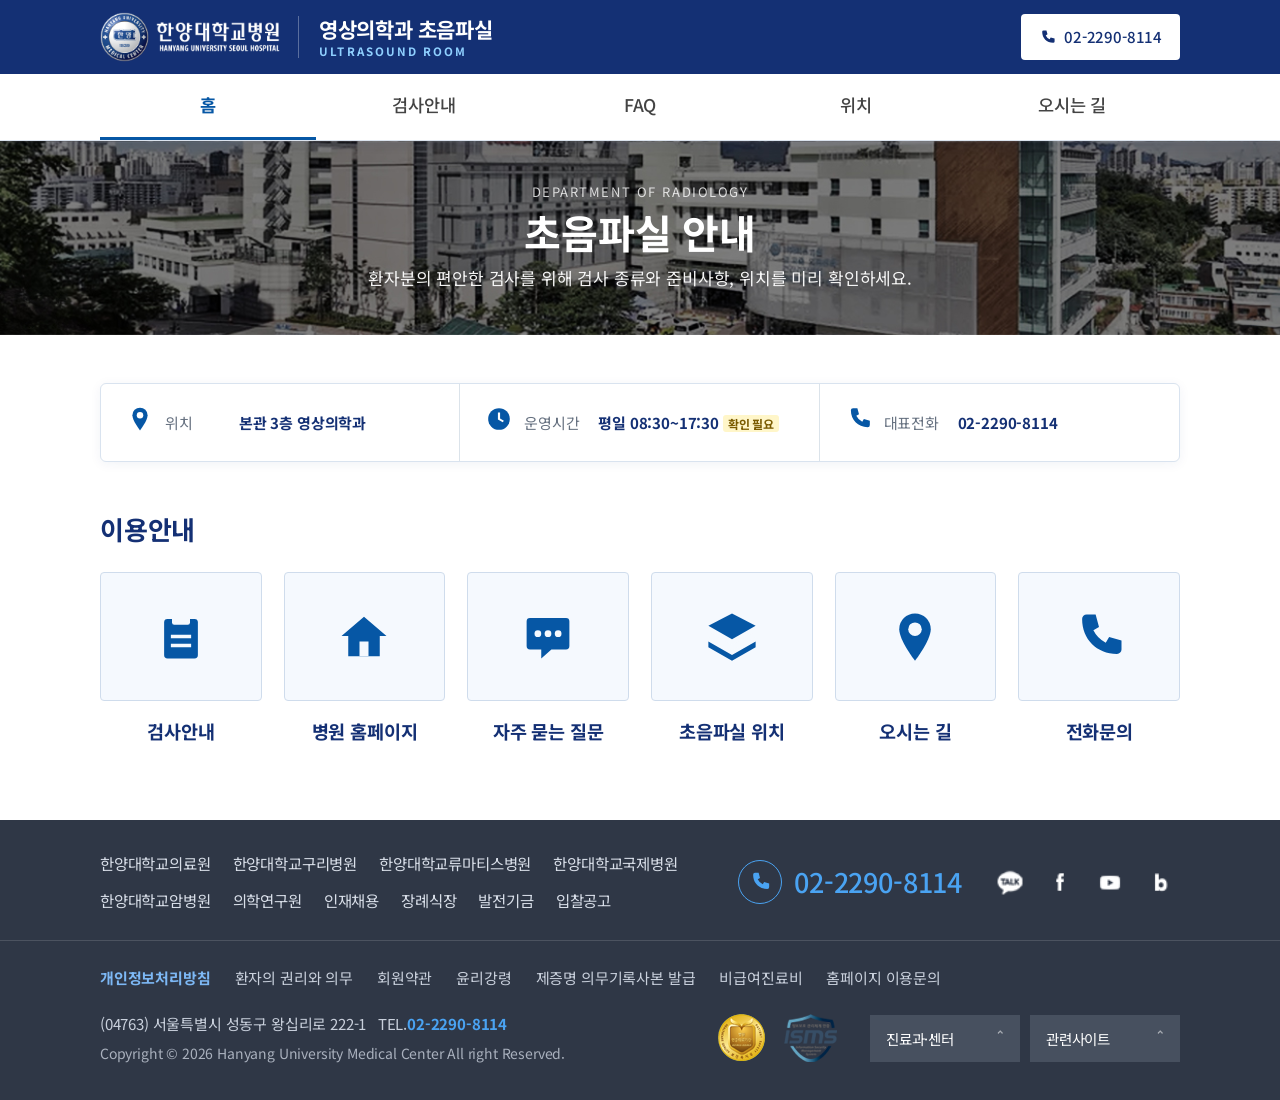
==== index.html @ 9ac55396 "Update site to v29 (merge exam guide and precautions) Co-Authored-By: Claude Sonnet 5.5 <noreply@ant" ====
<!doctype html>
<html lang="ko">
<head>
<meta charset="utf-8">
<meta name="viewport" content="width=device-width,initial-scale=1,viewport-fit=cover">
<title>초음파실 안내 | 한양대학교병원 영상의학과</title>
<meta name="description" content="한양대학교병원 영상의학과 초음파실 검사 안내, 검사 전 유의사항, 위치, 오시는 길">
<link rel="stylesheet" href="assets/style.css">
</head>
<body data-page="home" data-root="">

<section class="hero">
  <p class="eyebrow">Department of Radiology</p>
  <h1>초음파실 안내</h1>
  <p class="d">환자분의 편안한 검사를 위해 검사 종류와 준비사항, 위치를 미리 확인하세요.</p>
</section>

<section class="band">
  <div class="wrap">
    <div class="infocard">
      <div><span data-i="i-pin"></span><span class="k">위치</span><b>본관 3층 영상의학과</b></div>
      <div><span data-i="i-clock"></span><span class="k">운영시간</span><b>평일 08:30~17:30 <span class="tbc">확인 필요</span></b></div>
      <div><span data-i="i-phone"></span><span class="k">대표전화</span><b>02-2290-8114</b></div>
    </div>
    <h2 class="band-h">이용안내</h2>
    <div class="tiles">
      <a class="tile" href="exam/"><span class="ti" data-i="i-exam"></span><b>검사안내</b></a>
      <a class="tile" href="https://seoul.hyumc.com/" target="_blank" rel="noopener"><span class="ti" data-i="i-home"></span><b>병원 홈페이지</b></a>
      <a class="tile" href="faq/"><span class="ti" data-i="i-faq"></span><b>자주 묻는 질문</b></a>
      <a class="tile" href="location/"><span class="ti" data-i="i-floor"></span><b>초음파실 위치</b></a>
      <a class="tile" href="directions/"><span class="ti" data-i="i-pin"></span><b>오시는 길</b></a>
      <a class="tile" href="tel:0222908114"><span class="ti" data-i="i-phone"></span><b>전화문의</b></a>
    </div>
  </div>
</section>

<script src="assets/site.js"></script>
</body>
</html>
---- assets/style.css ----
@import url('https://fonts.googleapis.com/css2?family=Noto+Sans+KR:wght@400;500;700&display=swap');
:root{
  --navy:#143074; --blue:#0657a5; --sky:#0b8dd9; --bg:#f3f8fb; --line:#dbe3ea;
  --text:#222; --sub:#667180; --warn:#c8541a; --warnbg:#fff4ec; --acc:#143074;
}
*{box-sizing:border-box;margin:0;padding:0}
html{-webkit-text-size-adjust:100%}
body{font-family:"Noto Sans KR","Malgun Gothic",sans-serif;color:var(--text);background:#fff;line-height:1.6;overflow-x:hidden;word-break:keep-all;letter-spacing:-.01em}
img{max-width:100%;height:auto;display:block}
a{color:inherit}
.ic{width:1em;height:1em;fill:currentColor;flex:none}
.a{fill:var(--acc)}
.wrap{max-width:1120px;margin:0 auto;padding:0 20px}

/* header */
.draft{background:#fff6c9;color:#7a5b00;font-size:12.5px;text-align:center;padding:5px 10px}
.top{background:#fff;position:sticky;top:0;z-index:20;border-bottom:1px solid var(--line)}
.top-in{max-width:1120px;margin:0 auto;padding:12px 20px;display:flex;align-items:center;gap:18px}
.top .logo{height:50px;width:auto}
.top .dept{border-left:1px solid var(--line);padding-left:18px;line-height:1.3;color:var(--sub);font-size:13px}
.top .dept b{display:block;color:var(--navy);font-size:18px;font-weight:700}
.top .tel{margin-left:auto;display:flex;align-items:center;gap:8px;background:var(--blue);color:#fff;text-decoration:none;font-size:15px;font-weight:500;padding:10px 18px;border-radius:4px;white-space:nowrap}
.top .tel .ic{font-size:17px;--acc:var(--blue)}
nav.tabs{max-width:1120px;margin:0 auto;display:flex;padding:0 20px;border-top:1px solid var(--line)}
nav.tabs a{flex:1;text-align:center;text-decoration:none;font-size:16px;font-weight:500;color:#444;padding:13px 4px;border-bottom:3px solid transparent;white-space:nowrap}
nav.tabs a .ic{display:none}
nav.tabs a:hover{color:var(--blue)}
nav.tabs a[aria-current=page]{color:var(--blue);font-weight:700;border-color:var(--blue)}

/* home band */
.band{background:linear-gradient(rgba(6,87,165,.9),rgba(20,48,116,.93)),url(../img/hero.jpg) center/cover;color:#fff;padding:40px 0 44px}
.band .wrap{display:grid;grid-template-columns:1.1fr 1fr;gap:24px 48px;align-items:center}
.eyebrow{font-size:13px;letter-spacing:.12em;opacity:.8;text-transform:uppercase;margin-bottom:6px}
.band h1{font-size:38px;line-height:1.25;font-weight:700;margin-bottom:12px}
.band p.d{opacity:.92;font-size:16px}
.infocard{background:#fff;color:var(--text);border-radius:6px;padding:8px 22px}
.infocard div{display:flex;align-items:center;gap:12px;padding:12px 0;border-bottom:1px solid var(--line);font-size:15px}
.infocard div:last-child{border:0}
.infocard .ic{font-size:26px;--acc:#fff;color:var(--blue)}
.infocard span.k{color:var(--sub);width:62px;flex:none}
.infocard b{font-weight:700;color:var(--navy)}
.band-h{grid-column:1/-1;font-size:24px;font-weight:700;margin-top:10px}
.tiles{grid-column:1/-1;display:grid;grid-template-columns:repeat(6,1fr);gap:16px}
.tile{display:block;text-align:center;text-decoration:none;color:#fff}
.tile .ti{display:grid;place-items:center;aspect-ratio:1.25;border:1px solid rgba(255,255,255,.38);font-size:48px;transition:.15s;margin-bottom:10px}
.tile:hover .ti{background:rgba(255,255,255,.1);border-color:#fff}
.tile b{font-weight:500;font-size:17px}

/* sub pages */
main.wrap{padding-top:26px;padding-bottom:50px}
.crumb{font-size:13px;color:var(--sub);margin-bottom:6px}
.crumb a{text-decoration:none}
.ptitle{border-bottom:2px solid var(--navy);padding-bottom:12px;margin-bottom:20px}
.ptitle h2{font-size:28px;color:var(--navy);font-weight:700}
.ptitle p{color:var(--sub);font-size:15px;margin-top:2px}
.grid{display:grid;gap:14px}
.g2{grid-template-columns:repeat(2,1fr)}
.g3{grid-template-columns:repeat(3,1fr)}
.card{background:#fff;border:1px solid var(--line);border-radius:6px;padding:20px}
.card h3{font-size:17px;color:var(--navy);margin-bottom:8px;display:flex;align-items:center;gap:8px}
.card h3 .ic{font-size:22px;color:var(--blue);--acc:#fff}
.card p,.card li{font-size:15px}
.card ul{padding-left:18px}
.card ul li{margin:3px 0}
.badge{display:inline-block;font-size:12px;font-weight:700;padding:2px 9px;border-radius:3px;background:#e7f1fa;color:var(--blue);margin-bottom:8px}
.badge.w{background:var(--warnbg);color:var(--warn)}
.tbc{background:#fff6c9;color:#7a5b00;border-radius:3px;padding:0 5px;font-size:12px;font-weight:700;white-space:nowrap}
.notice{background:var(--bg);border-left:4px solid var(--blue);padding:14px 16px;font-size:14.5px;margin-top:14px}
.btn{display:inline-block;border:0;font:inherit;font-size:14.5px;font-weight:500;padding:10px 18px;border-radius:4px;cursor:pointer;text-decoration:none}
.btn.p{background:var(--blue);color:#fff}
.btn.l{background:#fff;color:var(--blue);border:1px solid var(--blue)}

.steps{display:grid;grid-template-columns:repeat(4,1fr);gap:12px;counter-reset:s}
.step{background:var(--bg);border-radius:6px;padding:18px;border-top:3px solid var(--blue)}
.step::before{counter-increment:s;content:"STEP 0" counter(s);display:block;font-size:12px;font-weight:700;color:var(--blue);letter-spacing:.08em;margin-bottom:4px}
.step b{display:block;color:var(--navy);font-size:16px;margin-bottom:2px}
.step p{font-size:14px;color:var(--sub)}

details{border:1px solid var(--line);border-radius:6px;margin-bottom:8px}
summary{cursor:pointer;padding:15px 18px;font-weight:500;color:var(--navy);list-style:none;display:flex;justify-content:space-between;gap:10px;font-size:16px}
summary::-webkit-details-marker{display:none}
summary::before{content:"Q";color:var(--blue);font-weight:700;margin-right:10px}
summary span{flex:1}
summary::after{content:"+";color:var(--blue);font-size:20px;line-height:1}
details[open] summary::after{content:"−"}
details[open]{background:var(--bg)}
details .a{padding:0 18px 16px 38px;font-size:15px}

.prep{width:100%;border-collapse:collapse;font-size:15px;border-top:2px solid var(--navy)}
.prep th{background:var(--bg);color:var(--navy);text-align:left;padding:11px 14px;font-size:14px;border-bottom:1px solid var(--line)}
.prep td{padding:13px 14px;border-bottom:1px solid var(--line);vertical-align:top}
.prep td:first-child{font-weight:700;color:var(--navy);white-space:nowrap}

/* location */
.loc{display:grid;grid-template-columns:1.6fr 1fr;gap:20px;align-items:start}
.seg{display:inline-flex;border:1px solid var(--blue);border-radius:4px;overflow:hidden;margin-bottom:10px}
.seg button{border:0;background:#fff;font:inherit;font-size:14px;padding:8px 18px;cursor:pointer;color:var(--blue)}
.seg button.on{background:var(--blue);color:#fff}
.mapbox{position:relative;border:1px solid var(--line);border-radius:6px;padding:6px;background:#fff}
.mapbox svg.ov{position:absolute;left:6px;top:6px;width:calc(100% - 12px);height:calc(100% - 12px);pointer-events:none}
.routes{display:flex;flex-wrap:wrap;gap:8px;margin:12px 0 0}
.routes button{display:flex;align-items:center;gap:7px;border:1px solid var(--line);background:#fff;font:inherit;font-size:14px;padding:7px 12px;border-radius:999px;cursor:pointer;color:#333}
.routes button i{font-style:normal;display:grid;place-items:center;width:20px;height:20px;border-radius:50%;background:#0657a5;color:#fff;font-size:12px;font-weight:700}
.routes button.on{border-color:#0657a5;background:#e7f1fa;font-weight:700}
.legend{display:flex;gap:16px;flex-wrap:wrap;font-size:13px;color:var(--sub);margin-top:10px}
.legend s{display:inline-block;width:14px;height:10px;vertical-align:middle;margin-right:5px;text-decoration:none}
.route{list-style:none;counter-reset:r;margin-top:6px}
.route li{counter-increment:r;display:flex;gap:10px;padding:9px 0;border-bottom:1px solid var(--line);font-size:15px}
.route li:last-child{border:0}
.route li::before{content:counter(r);flex:none;width:24px;height:24px;border-radius:50%;background:var(--blue);color:#fff;font-weight:700;display:grid;place-items:center;font-size:13px}
.hide{display:none!important}
@keyframes dash{to{stroke-dashoffset:-30}}
.flow{animation:dash 1s linear infinite}

/* directions */
.dir{display:grid;grid-template-columns:1fr 1fr;gap:0 40px}
.dir h3{margin-bottom:10px}
.dir dl{display:grid;grid-template-columns:84px 1fr;gap:9px 10px;font-size:15px}
.dir dt{color:var(--sub);display:flex;align-items:center;gap:6px}
.dir dd b{color:var(--navy)}
.chip{display:inline-block;font-size:12px;font-weight:700;color:#fff;border-radius:3px;padding:1px 7px;margin-right:5px}
.l2{background:#00a84d}.l5{background:#996cac}
#map{width:100%;height:460px;border:0;border-radius:6px;background:#eef2f6}
.mapact{display:flex;gap:8px;margin-top:10px;flex-wrap:wrap}

footer{background:var(--navy);color:#cfd8ef;font-size:13px;padding:30px 20px 34px}
footer .in{max-width:1120px;margin:0 auto;display:flex;gap:24px;align-items:center;flex-wrap:wrap}
footer img{height:44px;width:auto}

@media(max-width:900px){
  .band .wrap{grid-template-columns:1fr}
  .tiles{grid-template-columns:repeat(3,1fr)}
  .g3{grid-template-columns:1fr 1fr}
  .steps{grid-template-columns:1fr 1fr}
  .loc{grid-template-columns:1fr}
}
@media(max-width:640px){
  .wrap{padding:0 16px}
  .top-in{padding:10px 16px;gap:12px}
  .top .dept{display:none}
  .top .logo{height:44px}
  .top .tel{font-size:13.5px;padding:9px 14px}
  nav.tabs{position:fixed;left:0;right:0;bottom:0;max-width:none;background:#fff;border-top:1px solid var(--line);padding:0 0 env(safe-area-inset-bottom);z-index:30}
  nav.tabs a{font-size:11px;padding:7px 0 6px;border:0;border-top:3px solid transparent;display:flex;flex-direction:column;align-items:center;gap:2px;color:#7a8594;--acc:#fff}
  nav.tabs a .ic{display:block;font-size:22px}
  nav.tabs a[aria-current=page]{border-top-color:var(--blue);color:var(--blue)}
  .band{padding:26px 0 30px}
  .band h1{font-size:28px}
  .band-h{font-size:20px}
  .tiles{grid-template-columns:repeat(2,1fr);gap:12px}
  .tile .ti{aspect-ratio:1.7;font-size:40px;margin-bottom:6px}
  .tile b{font-size:15px}
  main.wrap{padding-top:18px;padding-bottom:30px}
  .ptitle h2{font-size:23px}
  .g2,.g3,.dir{grid-template-columns:1fr}
  .dir h3+dl{margin-bottom:6px}
  .steps{grid-template-columns:1fr 1fr;gap:10px}
  .step{padding:14px}
  .prep,.prep tbody,.prep tr,.prep td{display:block;width:100%}
  .prep thead{display:none}
  .prep tr{border-bottom:1px solid var(--line);padding:12px 4px}
  .prep td{border:0;padding:2px 0}
  .prep td:first-child{white-space:normal;font-size:16px}
  #map{height:340px}
  footer{padding-bottom:90px}
  footer img{height:38px}
}

/* sub banner */
.pbanner{background:url(../img/hero.jpg) center/cover;color:#fff;position:relative}
.pb-in{text-align:center;padding:38px 20px 52px}
.pb-in h2{font-size:34px;font-weight:700}
.pb-in p{font-size:14px;letter-spacing:.04em;opacity:.9;margin-top:4px}
.pb-bar{background:rgba(20,48,116,.88);font-size:15px}
.pb-bar .wrap{display:flex;align-items:center;gap:14px;height:48px}
.pb-bar .hm{display:grid;place-items:center;width:28px;height:28px;border-radius:5px;background:rgba(255,255,255,.2);border:1px solid rgba(255,255,255,.5);font-size:12px;text-decoration:none}
.pb-bar .sep{opacity:.5}
.pb-bar .cur{font-weight:700;text-decoration:underline;text-underline-offset:5px}
.ptitle h2{display:none}
.ptitle{border-bottom:0;padding-bottom:0;margin-bottom:16px}
.ptitle p{font-size:16px;color:#333}
/* sub-tabs (directions) */
.subtabs{display:flex;gap:0;border-bottom:2px solid var(--navy);margin:16px 0 16px;overflow-x:auto}
.subtabs button{flex:1;min-width:max-content;border:0;background:var(--bg);font:inherit;font-size:15.5px;padding:12px 18px;cursor:pointer;color:#444;border-right:1px solid #fff}
.subtabs button.on{background:var(--navy);color:#fff;font-weight:700}
.sp{display:none}.sp.on{display:block}
.tbl{width:100%;border-collapse:collapse;font-size:15px;border-top:2px solid var(--navy)}
.tbl th{background:var(--bg);color:var(--navy);padding:10px 12px;text-align:left;border-bottom:1px solid var(--line);font-size:14px}
.tbl td{padding:11px 12px;border-bottom:1px solid var(--line);vertical-align:top}
.tbl td:first-child{font-weight:700;color:var(--navy)}
.hl{background:#e7f1fa;border:1px solid #b9d6ee;border-radius:6px;padding:14px 16px;margin-bottom:12px;color:var(--navy);font-size:15px}
.hl b{color:var(--blue)}
.sub-h{font-size:17px;color:var(--navy);margin:20px 0 8px}
.addr{display:flex;flex-wrap:wrap;gap:6px 28px;align-items:center;background:var(--bg);border-radius:6px;padding:14px 18px;font-size:15px}
.addr b{color:var(--navy)}
.map-wrap{width:100%;min-height:460px}
.map-wrap iframe,.map-wrap .root_daum_roughmap{width:100%!important}
@media(max-width:640px){
  .pb-in{padding:26px 16px 36px}.pb-in h2{font-size:26px}
  .pb-bar .wrap{height:42px;font-size:13.5px;gap:8px}
  .tbl,.tbl tbody,.tbl tr,.tbl td{display:block;width:100%}
  .tbl thead{display:none}
  .tbl tr{border-bottom:1px solid var(--line);padding:10px 0}
  .tbl td{border:0;padding:2px 4px}
  .map-wrap{min-height:340px}
}

/* ===== v2 ===== */
:root{--route:#b8453c}
html,body{height:100%}
body{display:flex;flex-direction:column;min-height:100vh;font-size:17px;line-height:1.75}
main.wrap{flex:1;width:100%}

/* hero / banners (원본 188px 높이를 넘기지 않아 늘어남(깨짐) 방지) */
.pbanner{background:none}
.pb-in{background:url(../img/hero.jpg) center/cover;padding:38px 20px 40px}
.hero{background:url(../img/hero.jpg) center/cover;color:#fff;text-align:center;padding:40px 20px 42px}
.hero .eyebrow{margin-bottom:4px}
.hero h1{font-size:40px;line-height:1.25;font-weight:700}
.hero p.d{font-size:17px;opacity:.95;margin-top:6px}
.band{flex:1;background:var(--blue);padding:44px 0 64px}
.band .wrap{display:block}
.infocard{display:grid;grid-template-columns:repeat(3,1fr);padding:0;margin-bottom:44px;font-size:17px}
.infocard div{padding:22px 26px;border-bottom:0;border-right:1px solid var(--line)}
.infocard div:last-child{border:0}
.band-h{font-size:26px;margin:0 0 20px}
.tiles{gap:22px}
.tile .ti{margin-bottom:14px;font-size:54px}
.tile b{font-size:18.5px}

/* 글자 크기 */
nav.tabs a{font-size:17.5px;padding:16px 4px}
.top .dept b{font-size:19px}
.ptitle p{font-size:18px;color:#333}
.card h3{font-size:19px;margin-bottom:12px}
.card p,.card li{font-size:16.5px}
.card ul li{margin:6px 0}
.badge{font-size:13px;padding:3px 11px;margin-bottom:12px}
.step b{font-size:19px}
.step p{font-size:16px;line-height:1.65}
.step::before{font-size:13px}
.prep{font-size:16.5px}
.prep th{font-size:15px}
summary{font-size:18px}
details .a{font-size:16.5px}
.route li{font-size:16.5px}
.legend{font-size:14.5px}
.tbl{font-size:16.5px}
.tbl th{font-size:15px}
.addr{font-size:17px}
.notice{font-size:16px}
.btn{font-size:16px}
.dir dl{font-size:16.5px}

/* 간격 */
.grid{gap:24px}
.card{padding:30px}
.steps{gap:20px}
.step{padding:26px 24px}
.prep td{padding:18px 16px}
.prep th{padding:14px 16px}
details{margin-bottom:14px}
summary{padding:20px 24px}
details .a{padding:0 24px 22px 46px}
.notice{margin-top:24px;padding:20px 24px}
.seg{margin-bottom:20px}
.seg button{padding:11px 24px;font-size:16px}
.routes{gap:12px;margin:0 0 14px!important}
.routes button{padding:11px 20px;font-size:16px;gap:10px}
.routes button i{width:24px;height:24px;font-size:13px}
.legend{gap:12px 28px;margin:0 0 26px!important}
.loc{gap:32px}
.route li{padding:14px 0;gap:14px}
.subtabs{margin:28px 0 28px}
.subtabs button{padding:15px 24px;font-size:16.5px}
.tbl td{padding:16px 16px}
.tbl th{padding:13px 16px}
.sub-h{margin:34px 0 12px;font-size:19px}
.hl{padding:18px 22px;font-size:16.5px;margin-bottom:22px}
.mapact{gap:12px;margin-top:16px}
.ptitle{margin-bottom:26px}
main.wrap{padding-top:40px;padding-bottom:70px}

/* 경로선: 톤다운 붉은색 */
.routes button.on{border-color:var(--route)}

/* 오시는 길 상단 정보 */
.addr{display:grid;grid-template-columns:repeat(3,auto);justify-content:space-between;gap:16px 40px;padding:24px 30px}
.addr>div{display:flex;align-items:center;flex-wrap:wrap;gap:6px 0}
.lb{background:var(--navy);color:#fff;font-size:13px;border-radius:3px;padding:2px 10px;margin-right:12px;white-space:nowrap}
.addr b.a1{color:var(--navy)}
.addr b.a2{color:var(--blue);font-size:19px}
.addr b.a3{color:#0b8dd9}
.addr .sp2{margin-left:14px}

/* 지도 아이콘 링크 */
.maplinks{display:flex;gap:14px;margin-top:18px;align-items:center}
.maplinks a{display:block;width:52px;height:52px;border-radius:50%;box-shadow:0 2px 6px rgba(0,0,0,.18);transition:.15s}
.maplinks a:hover{transform:translateY(-2px)}
.maplinks svg{width:100%;height:100%;display:block}

/* 검사안내 부위 탭 */
.ex-sum{background:var(--bg);border-radius:6px;padding:22px 26px;margin-bottom:24px;display:flex;flex-wrap:wrap;gap:12px 40px;font-size:16.5px}
.ex-sum span.k{color:var(--sub);margin-right:8px}
.ex-sum b{color:var(--navy)}
.ol{padding-left:0;list-style:none;counter-reset:o}
.ol li{counter-increment:o;display:flex;gap:12px;margin:10px 0}
.ol li::before{content:counter(o);flex:none;width:26px;height:26px;border-radius:50%;background:var(--blue);color:#fff;font-size:13px;font-weight:700;display:grid;place-items:center;margin-top:3px}

/* 푸터 (병원 홈페이지 형태) */
footer.ft{background:#2f3746;color:#c9d0dc;padding:0;font-size:15px}
.ft-in{max-width:1120px;margin:0 auto;padding:0 20px}
.ft1{padding:40px 0 34px;border-bottom:1px solid rgba(255,255,255,.14)}
.ft1 .ft-in{display:flex;align-items:center;gap:28px;flex-wrap:wrap}
.rela{display:flex;flex-wrap:wrap;gap:10px 22px;flex:1;min-width:300px;font-size:15.5px}
.rela a{text-decoration:none;color:#d9dfe9}
.rela a:hover{color:#fff;text-decoration:underline}
.ftcall{display:flex;align-items:center;gap:12px;text-decoration:none;color:#4aa3f2;font-size:27px;font-weight:500}
.ftcall i{display:grid;place-items:center;width:44px;height:44px;border:1px solid #4aa3f2;border-radius:50%;font-size:22px;--acc:#2f3746}
.sns{display:flex;gap:10px}
.sns img{width:40px;height:40px;border-radius:50%}
.ft2{padding:34px 0 44px}
.ft2 .ft-in{display:flex;gap:40px;justify-content:space-between;flex-wrap:wrap}
.policy{display:flex;flex-wrap:wrap;gap:8px 24px;margin-bottom:26px}
.policy a{text-decoration:none;color:#c9d0dc}
.policy a:first-child{color:#7db8f5;font-weight:700}
.addr2 p{margin:4px 0}
.addr2 .tl{color:#4aa3f2;font-weight:700;text-decoration:none}
.addr2 .cp{opacity:.8;font-size:14px}
.certi{display:flex;gap:18px;margin-top:20px}
.certi img{width:auto;height:48px}
.ft2r{display:flex;gap:16px;align-items:flex-end;flex-wrap:wrap}
.ddm{position:relative;width:200px}
.ddm summary{list-style:none;background:#47505f;color:#fff;padding:18px 22px;font-size:16px;font-weight:400;display:flex;justify-content:space-between;cursor:pointer;border-radius:0}
.ddm summary::before{content:none}
.ddm summary::after{content:"⌃";color:#fff;font-size:18px}
.ddm[open] summary::after{content:"⌄"}
.ddm div{position:absolute;bottom:100%;left:0;right:0;background:#47505f;padding:8px 0;max-height:260px;overflow:auto}
.ddm a{display:block;padding:8px 22px;color:#e7ecf4;text-decoration:none;font-size:15px}
.ddm a:hover{background:#56606f}
.ddm{border:0;background:none;margin:0}

@media(max-width:900px){
  .infocard{grid-template-columns:1fr}
  .infocard div{border-right:0;border-bottom:1px solid var(--line)}
  .addr{grid-template-columns:1fr}
}
@media(max-width:640px){
  body{font-size:16.5px}
  .hero h1{font-size:30px}
  .hero{padding:34px 16px 34px}
  .band{padding:30px 0 40px}
  .tiles{gap:14px}
  .card{padding:22px}
  .grid{gap:16px}
  .steps{grid-template-columns:1fr;gap:14px}
  .ptitle p{font-size:16.5px}
  .subtabs{margin:20px 0}
  main.wrap{padding-top:26px;padding-bottom:40px}
  .ft1 .ft-in,.ft2 .ft-in{flex-direction:column;align-items:flex-start}
  .ddm{width:100%}
  .ft2r{width:100%}
  footer.ft{padding-bottom:70px}
  .addr{padding:20px}
}

/* ===== v3: 모바일 개선 ===== */
@media(max-width:640px){
  /* 탭: 좌우 스크롤 없이 한 화면에 모두 표시 */
  .subtabs{display:grid;grid-template-columns:repeat(3,1fr);gap:8px;border:0;overflow:visible;margin:22px 0}
  .subtabs.c2{grid-template-columns:repeat(2,1fr)}
  .subtabs button{min-width:0;border:1px solid var(--line);border-radius:8px;background:#fff;padding:13px 4px;font-size:15px;line-height:1.3;color:#333}
  .subtabs button.on{background:var(--navy);border-color:var(--navy);color:#fff}

  /* 하단 메뉴 */
  nav.tabs{border-top:0;box-shadow:0 -2px 14px rgba(20,48,116,.1);padding:0 4px env(safe-area-inset-bottom)}
  nav.tabs a{font-size:10.5px;letter-spacing:-.03em;white-space:nowrap;padding:9px 0 8px;gap:4px;border:0;color:#8a95a5;font-weight:500;position:relative;--acc:#fff}
  nav.tabs a .ic{font-size:21px}
  nav.tabs a[aria-current=page]{color:var(--navy);border:0;font-weight:700}
  nav.tabs a[aria-current=page]::before{content:"";position:absolute;top:0;left:50%;width:22px;height:3px;margin-left:-11px;border-radius:0 0 3px 3px;background:var(--blue)}
  .addr .sp2{margin-left:0}
  .addr>div{row-gap:8px}
}
@media(max-width:640px){
  .steps{grid-template-columns:1fr 1fr;gap:10px}
  .step{padding:16px 14px}
  .step b{font-size:17px}
  .step p{font-size:14.5px;line-height:1.55}
}

/* ===== v4: 검사안내 디자인 ===== */
.s{fill:none;stroke:var(--acc);stroke-width:3.2;stroke-linecap:round;stroke-linejoin:round}
.s2{fill:none;stroke:#fff;stroke-width:3;stroke-linecap:round;stroke-linejoin:round}
.sec-h{font-size:21px;color:var(--navy);margin:44px 0 16px;display:flex;align-items:center;gap:10px}
.sec-h::before{content:"";width:5px;height:22px;background:var(--blue);border-radius:2px}
.intro{display:flex;align-items:center;gap:28px;background:linear-gradient(100deg,#eaf3fb,#f7fbfe);border:1px solid #cfe1f1;border-radius:10px;padding:30px 34px;position:relative;overflow:hidden}
.intro::after{content:"";position:absolute;right:-60px;top:-60px;width:220px;height:220px;border-radius:50%;border:34px solid rgba(11,141,217,.07)}
.intro-ic{flex:none;display:grid;place-items:center;width:92px;height:92px;border-radius:50%;background:var(--blue);color:#fff;font-size:50px;--acc:var(--blue);box-shadow:0 6px 18px rgba(6,87,165,.28)}
.intro-t h3{font-size:24px;color:var(--navy);margin-bottom:6px}
.intro-t p{font-size:17.5px;color:#333}
.feats{display:grid;grid-template-columns:repeat(3,1fr);gap:18px;margin-top:18px}
.feat{display:flex;align-items:center;gap:16px;background:#fff;border:1px solid var(--line);border-radius:10px;padding:20px 22px}
.feat .fi{flex:none;display:grid;place-items:center;width:52px;height:52px;border-radius:12px;background:#e7f1fa;color:var(--blue);font-size:30px;--acc:#e7f1fa}
.feat b{display:block;color:var(--navy);font-size:17.5px}
.feat small{color:var(--sub);font-size:14.5px;line-height:1.5;display:block}
.step{position:relative;padding-right:92px}
.step .si{position:absolute;right:22px;top:24px;display:grid;place-items:center;width:56px;height:56px;border-radius:50%;background:var(--blue);color:#fff;font-size:30px;--acc:var(--blue)}
@media(max-width:900px){.feats{grid-template-columns:1fr}.step{padding-right:80px}}
@media(max-width:640px){
  .sec-h{font-size:19px;margin:32px 0 12px}
  .intro{flex-direction:column;align-items:flex-start;gap:16px;padding:24px 22px}
  .intro-ic{width:70px;height:70px;font-size:38px}
  .intro-t h3{font-size:21px}
  .intro-t p{font-size:16px}
  .feats{gap:10px}
  .feat{padding:14px 16px;gap:14px}
  .feat .fi{width:44px;height:44px;font-size:25px}
  .feat b{font-size:16px}
  .feat small{font-size:13.5px}
  .step{padding:16px 14px}
  .step .si{position:static;width:40px;height:40px;font-size:22px;margin-bottom:10px}
}

/* ===== v5 ===== */
.intro{padding:30px 36px;border-left:6px solid var(--blue)}
.intro-t h3{font-size:25px}
.step{padding:26px 24px}
.step p span{display:block;white-space:nowrap}
.step p{margin-top:2px}
.step .si{width:52px;height:52px;font-size:28px;right:20px;top:22px}
@media(max-width:1000px){.steps{grid-template-columns:1fr 1fr}}
@media(max-width:900px){.step{padding-right:24px}}
@media(max-width:640px){
  .intro{padding:22px 20px;border-left-width:5px}
  .step p span{white-space:normal}
  .step{padding:16px 14px}
  .step .si{position:static;width:40px;height:40px;font-size:22px;margin-bottom:10px}
}

/* ===== v6 ===== */
/* 검사 요약 박스 (오시는 길 상단 정보와 동일 스타일) */
.ex-sum{display:grid;grid-template-columns:2fr 1fr 1fr;gap:16px 36px;padding:24px 30px;background:var(--bg);border-radius:6px;align-items:center;margin-bottom:28px}
.ex-sum>div{display:flex;align-items:center;flex-wrap:wrap;gap:6px 0}
.ex-sum span.k{background:var(--navy);color:#fff;font-size:13px;border-radius:3px;padding:2px 10px;margin-right:12px;white-space:nowrap}
.ex-sum b{font-size:18px}
.ex-sum>div:nth-child(1) b{color:var(--navy)}
.ex-sum>div:nth-child(2) b{color:var(--blue)}
.ex-sum>div:nth-child(3) b{color:#0b8dd9}

/* 검사 부위 카드: 제목 영역을 톤으로 구분 */
body[data-page=exam] .sp .grid{align-items:stretch!important}
body[data-page=exam] .sp .grid>.card:nth-child(1){--hd:#143074}
body[data-page=exam] .sp .grid>.card:nth-child(2){--hd:#0657a5}
body[data-page=exam] .sp .grid>.card:nth-child(3){--hd:#0b7bc4}
body[data-page=exam] .sp .grid>.card:nth-child(4){--hd:#3f78b9}
body[data-page=exam] .sp .card{padding:0;overflow:hidden;border-color:#d3e0ec;box-shadow:0 2px 10px rgba(20,48,116,.05)}
body[data-page=exam] .sp .card h3{margin:0;padding:16px 26px;background:var(--hd);color:#fff;font-size:19px;gap:12px}
body[data-page=exam] .sp .card h3 .ic{font-size:26px;color:#fff;--acc:var(--hd)}
body[data-page=exam] .sp .card>p,
body[data-page=exam] .sp .card>ul,
body[data-page=exam] .sp .card>ol{margin:24px 26px 28px}
body[data-page=exam] .sp .card ul{list-style:none;padding:0}
body[data-page=exam] .sp .card ul li{position:relative;padding-left:24px;margin:10px 0}
body[data-page=exam] .sp .card ul li::before{content:"";position:absolute;left:2px;top:.62em;width:9px;height:9px;border-radius:50%;background:var(--hd)}
body[data-page=exam] .sp .card .ol li::before{background:var(--hd)}
body[data-page=exam] .sp .card>p{line-height:1.8}

/* 카카오 지도 하단 주소/전화 */
.root_daum_roughmap .cont{padding:0!important;border:0!important;background:none!important}
.root_daum_roughmap .cont .section{display:flex!important;flex-wrap:wrap;gap:12px 40px;margin:0!important;padding:20px 26px!important;background:var(--bg)!important;border:0!important;border-radius:0 0 6px 6px}
.root_daum_roughmap .cont .address,.root_daum_roughmap .cont .phone{display:flex!important;align-items:center;margin:0!important;padding:0!important;float:none!important}
.root_daum_roughmap .cont .tit{display:inline-block!important;width:auto!important;float:none!important;margin:0 12px 0 0!important;padding:3px 11px!important;background:var(--navy)!important;color:#fff!important;font-size:13px!important;font-weight:400!important;border-radius:3px}
.root_daum_roughmap .cont .txt{display:inline!important;font-size:18px!important;font-weight:700!important;color:var(--navy)!important}
.root_daum_roughmap .cont .phone .txt{color:var(--blue)!important}

@media(max-width:900px){.ex-sum{grid-template-columns:1fr}}
@media(max-width:640px){
  .ex-sum{padding:20px;gap:12px}
  .ex-sum b{font-size:16.5px}
  body[data-page=exam] .sp .card h3{padding:14px 20px;font-size:18px}
  body[data-page=exam] .sp .card>p,
  body[data-page=exam] .sp .card>ul,
  body[data-page=exam] .sp .card>ol{margin:20px 20px 24px}
  .root_daum_roughmap .cont .section{padding:16px 18px!important}
}

/* ===== v7: 헤더 부서명 ===== */
.top .dept{display:flex;align-items:center;gap:14px;padding-left:20px;line-height:1.25}
.top .dept .d-ic{display:grid;place-items:center;flex:none;width:46px;height:46px;border-radius:12px;background:linear-gradient(135deg,#0b8dd9,#0657a5);color:#fff;font-size:27px;--acc:#0657a5;box-shadow:0 3px 8px rgba(6,87,165,.28)}
.top .dept b{display:block;font-size:21px;font-weight:700;color:var(--navy);letter-spacing:-.02em}
.top .dept small{display:flex;align-items:center;gap:8px;margin-top:3px;font-size:11.5px;font-weight:700;letter-spacing:.18em;color:#0b8dd9}
.top .dept small::before{content:"";width:20px;height:2px;border-radius:2px;background:#0b8dd9}

/* ===== v9: 헤더 아이콘·선 제거 ===== */
.top .dept{gap:0}
.top .dept small::before{content:none}
.top .dept small{margin-top:2px}

/* ===== v10: 모바일 헤더 부서명 숨김 복구 ===== */
@media(max-width:640px){.top .dept{display:none}}

/* ===== v11: 모바일 로고 비율, 푸터 축소 ===== */
.top .logo{flex:none;width:auto;max-width:none;object-fit:contain}
.top-in>a:first-child{flex:none}
@media(max-width:640px){
  .top-in{justify-content:space-between}
  .top .logo{height:40px}
  /* 푸터: 중요도 낮은 정보는 줄이고 한 화면 안에서 짧게 */
  .rela{display:none}
  .ft1{padding:20px 0 18px}
  .ft1 .ft-in{flex-direction:row;flex-wrap:wrap;align-items:center;justify-content:space-between;gap:14px}
  .ftcall{font-size:20px;gap:10px}
  .ftcall i{width:34px;height:34px;font-size:17px}
  .sns{gap:8px}
  .sns img{width:32px;height:32px}
  .ft2{padding:18px 0 20px}
  .ft2 .ft-in{gap:14px}
  .policy{gap:6px 16px;margin-bottom:12px;font-size:13px}
  .addr2 p{font-size:12.5px;margin:2px 0}
  .addr2 .cp{font-size:11.5px}
  .certi{margin-top:10px;gap:12px}
  .certi img{height:30px}
  .ft2r{flex-wrap:nowrap;gap:8px}
  .ddm{flex:1;width:auto}
  .ddm summary{padding:12px 14px;font-size:14px}
  footer.ft{padding-bottom:64px}
}
@media(max-width:640px){.certi{display:none}}

/* ===== v12: PC 푸터 높이 축소 ===== */
.ft1{padding:30px 0 26px}
.ft2{padding:24px 0 30px}
.ft2 .ft-in{display:grid;grid-template-columns:1fr auto auto;grid-template-areas:"pol pol pol" "adr crt dd";gap:16px 32px;align-items:center}
.ft2l{display:contents}
.policy{grid-area:pol;margin:0}
.addr2{grid-area:adr}
.certi{grid-area:crt;margin:0}
.ft2r{grid-area:dd;flex-wrap:nowrap;gap:10px;align-items:center}
.ddm{width:150px}
.ddm summary{padding:11px 16px;font-size:14.5px}
.ddm summary::after{font-size:15px}
@media(max-width:900px){
  .ft2 .ft-in{grid-template-columns:1fr auto;grid-template-areas:"pol pol" "adr adr" "crt dd"}
}
@media(max-width:640px){
  .ft2 .ft-in{display:flex;flex-direction:column;align-items:stretch;gap:14px}
  .ft2r{width:100%}
  .ddm{flex:1;width:auto}
}

/* ===== v13: 모바일 유의사항 카드화 ===== */
@media(max-width:640px){
  .prep{border-top:0;background:none}
  .prep tbody{display:grid;gap:16px}
  .prep tr{--hd:#143074;padding:0;border:1px solid #d3e0ec;border-radius:10px;overflow:hidden;background:#fff;box-shadow:0 2px 10px rgba(20,48,116,.06)}
  .prep tr:nth-child(2){--hd:#0657a5}
  .prep tr:nth-child(3){--hd:#0b7bc4}
  .prep tr:nth-child(4){--hd:#3f78b9}
  .prep tr:nth-child(5){--hd:#5a8cc4}
  .prep td:first-child{background:var(--hd);color:#fff;padding:14px 20px;font-size:17px;line-height:1.45}
  .prep td:last-child{padding:18px 20px 20px;font-size:16px;line-height:1.75}
  .prep td b{color:var(--navy)}
}

/* ===== v14: 우측 빠른 메뉴 ===== */
.fab{display:none;position:fixed;right:14px;top:50%;transform:translateY(-50%);z-index:25;width:88px;background:#fff;border:2px solid #dde5f0;border-radius:16px;box-shadow:0 8px 24px rgba(20,48,116,.14);padding:4px 0}
.fab a,.fab button{display:flex;flex-direction:column;align-items:center;gap:7px;width:100%;padding:15px 4px;font:inherit;font-size:13.5px;line-height:1.25;color:#444;text-decoration:none;text-align:center;background:none;border:0;border-bottom:1px solid #e6ebf2;cursor:pointer}
.fab>:last-child{border-bottom:0}
.fab .ic{font-size:30px;color:var(--blue);--acc:#fff}
.fab a:hover,.fab button:hover{color:var(--blue)}
.fab .up{display:grid;place-items:center;width:38px;height:38px;border-radius:50%;background:#e4ecf8;color:var(--navy)}
.totop{position:fixed;right:18px;bottom:24px;z-index:25;width:46px;height:46px;border-radius:50%;border:0;background:var(--navy);color:#fff;box-shadow:0 4px 14px rgba(20,48,116,.3);display:none;place-items:center;cursor:pointer}
.totop.show{display:grid}
@media(min-width:1320px){.fab{display:block}.totop{display:none!important}}
@media(max-width:640px){.totop{bottom:78px;right:14px;width:42px;height:42px}}

/* ===== v15: 유의사항 표 머리글·종류 열 가운데 정렬 (PC) ===== */
@media(min-width:641px){
  .prep th{text-align:center}
  .prep td:first-child{text-align:center;width:220px}
}

/* ===== v16: 모바일 유의사항 카드 제목 색 통일 ===== */
@media(max-width:640px){
  .prep tr,.prep tr:nth-child(n){--hd:#143074}
}

/* ===== v17: 모바일 유의사항 카드 제목 색을 한 톤 연하게 ===== */
@media(max-width:640px){
  .prep tr,.prep tr:nth-child(n){--hd:#4a6fae}
  .prep tr{border-color:#d9e3f0}
}

/* ===== v18: 검사안내 카드 제목 색 통일(연한 톤) ===== */
body[data-page=exam] .sp .grid>.card:nth-child(n){--hd:#4a6fae}
body[data-page=exam] .sp .card{border-color:#d9e3f0}

/* ===== v19: 카드 제목 색을 더 파랗게 ===== */
body[data-page=exam] .sp .grid>.card:nth-child(n){--hd:#2f6fba}
@media(max-width:640px){
  .prep tr,.prep tr:nth-child(n){--hd:#2f6fba}
}

/* ===== v20: 헤더 상단 포인트 바 + 하단 구분선 ===== */
.top{border-bottom:1px solid #c9d5e4;box-shadow:0 3px 12px rgba(20,48,116,.08)}
.top::before{content:"";display:block;height:6px;background:linear-gradient(90deg,#143074 0%,#0657a5 55%,#0b8dd9 100%)}
nav.tabs{border-top:1px solid #e3e9f1}
@media(max-width:640px){.top::before{height:5px}}

/* ===== v21: 카드 제목 색을 조금 더 선명하게 ===== */
body[data-page=exam] .sp .grid>.card:nth-child(n){--hd:#1f62ae}
@media(max-width:640px){
  .prep tr,.prep tr:nth-child(n){--hd:#1f62ae}
}

/* ===== v22: 로고 줄과 메뉴 줄 사이 구분선을 화면 전체 폭으로 ===== */
@media(min-width:641px){
  nav.tabs{border-top:0;position:relative}
  nav.tabs::before{content:"";position:absolute;left:50%;top:0;width:100vw;height:1px;transform:translateX(-50%);background:#b8c6da}
}

/* ===== v23: 상단 포인트 바 제거 ===== */
.top::before{content:none;display:none}

/* ===== v24: 모바일 박스에 파란 톤 보강 ===== */
@media(max-width:640px){
  .prep tr{background:#eef6ff;border:1.5px solid #9fc4ec;box-shadow:0 3px 12px rgba(31,98,174,.12)}
  .prep td:last-child{background:#eef6ff}
  body[data-page=exam] .sp .card{background:#eef6ff;border:1.5px solid #9fc4ec;box-shadow:0 3px 12px rgba(31,98,174,.12)}
  body[data-page=exam] .sp .card h3{background:var(--hd)}
  .feat{background:#eef6ff;border:1.5px solid #b7d3f0}
  .feat .fi{background:#fff;--acc:#fff}
  .step{background:#eef6ff;border:1.5px solid #b7d3f0;border-top:4px solid #1f62ae}
  .ex-sum{background:#e3f0fd}
  .intro{background:linear-gradient(100deg,#dcecfc,#eef6ff);border-color:#9fc4ec}
}

/* ===== v25: 메뉴 줄에 배경색을 넣어 로고 줄과 구분 (PC) ===== */
@media(min-width:641px){
  nav.tabs{background:#e9f1fb;box-shadow:0 0 0 100vmax #e9f1fb;clip-path:inset(0 -100vmax)}
  nav.tabs a{font-weight:500}
  nav.tabs a:hover{background:rgba(255,255,255,.55)}
  nav.tabs a[aria-current=page]{background:#fff;border-bottom-color:var(--blue)}
}

/* ===== v26: 카드 제목은 처음 통일색(네이비), 본문(응답)은 흰 배경 ===== */
body[data-page=exam] .sp .grid>.card:nth-child(n){--hd:#143074}
@media(max-width:640px){
  .prep tr,.prep tr:nth-child(n){--hd:#143074;background:#fff;border:1px solid #d3e0ec;box-shadow:0 2px 10px rgba(20,48,116,.06)}
  .prep td:last-child{background:#fff}
  body[data-page=exam] .sp .card{background:#fff;border:1px solid #d3e0ec;box-shadow:0 2px 10px rgba(20,48,116,.06)}
}

/* ===== v27: 로고 줄 배경색(네이비)·메뉴 줄 흰색 복원, 모바일 홈 반전 ===== */
.top-in{background:#143074;box-shadow:0 0 0 100vmax #143074;clip-path:inset(0 -100vmax)}
.top .dept{border-left-color:rgba(255,255,255,.3)}
.top .dept b{color:#fff}
.top .dept small{color:#8fd0ff}
.top .tel{background:#fff;color:#143074}
.top .tel .ic{color:#143074;--acc:#fff}
nav.tabs{background:#fff;box-shadow:none;clip-path:none}
nav.tabs a:hover{background:#f1f6fc}
nav.tabs a[aria-current=page]{background:none;border-bottom-color:var(--blue)}
@media(min-width:641px){nav.tabs::before{content:none}}
.top{border-bottom:1px solid #dbe3ee}

@media(max-width:640px){
  .band{background:#fff;padding:28px 0 36px}
  .band-h{color:var(--navy)}
  .infocard{border:1px solid #d9e3ef;box-shadow:0 2px 10px rgba(20,48,116,.06)}
  .tile{color:var(--navy)}
  .tile b{font-weight:700}
  .tile .ti{border:1px solid #cfdcec;background:#f5f9fe;color:var(--blue);--acc:#f5f9fe}
  .tile:hover .ti{background:#eaf3fd;border-color:var(--blue)}
}

/* ===== v28: PC 홈도 흰 배경 + 파란 아이콘으로 반전 ===== */
.band{background:#fff;padding:48px 0 72px}
.band-h{color:var(--navy)}
.infocard{border:1px solid #d9e3ef;box-shadow:0 2px 12px rgba(20,48,116,.06)}
.tile{color:var(--navy)}
.tile b{font-weight:700}
.tile .ti{border:1px solid #cfdcec;background:#f5f9fe;color:var(--blue);--acc:#f5f9fe;border-radius:4px}
.tile:hover .ti{background:#eaf3fd;border-color:var(--blue)}

/* ===== v29: 검사안내 + 유의사항 통합 ===== */
.common-notice{background:#fff;border:1px solid #cfdcec;border-left:5px solid #0657a5;border-radius:8px;padding:8px 26px;box-shadow:0 2px 10px rgba(20,48,116,.05)}
.common-notice ul{list-style:none;display:grid;grid-template-columns:1fr 1fr;gap:0 40px}
.common-notice li{display:flex;align-items:center;gap:16px;padding:18px 0;border-bottom:1px solid #e6edf5}
.common-notice li:nth-last-child(-n+2){border-bottom:0}
.common-notice .ci{flex:none;display:grid;place-items:center;width:46px;height:46px;border-radius:12px;background:#e7f1fa;color:var(--blue);font-size:26px;--acc:#e7f1fa}
.common-notice b{display:block;color:var(--navy);font-size:17px}
.common-notice small{display:block;color:var(--sub);font-size:14.5px;line-height:1.5}
@media(max-width:900px){.common-notice ul{grid-template-columns:1fr}.common-notice li:nth-last-child(2){border-bottom:1px solid #e6edf5}}
@media(max-width:640px){.common-notice{padding:4px 18px}.common-notice li{padding:14px 0;gap:14px}.common-notice b{font-size:16px}.common-notice small{font-size:13.5px}.common-notice .ci{width:42px;height:42px;font-size:23px}}
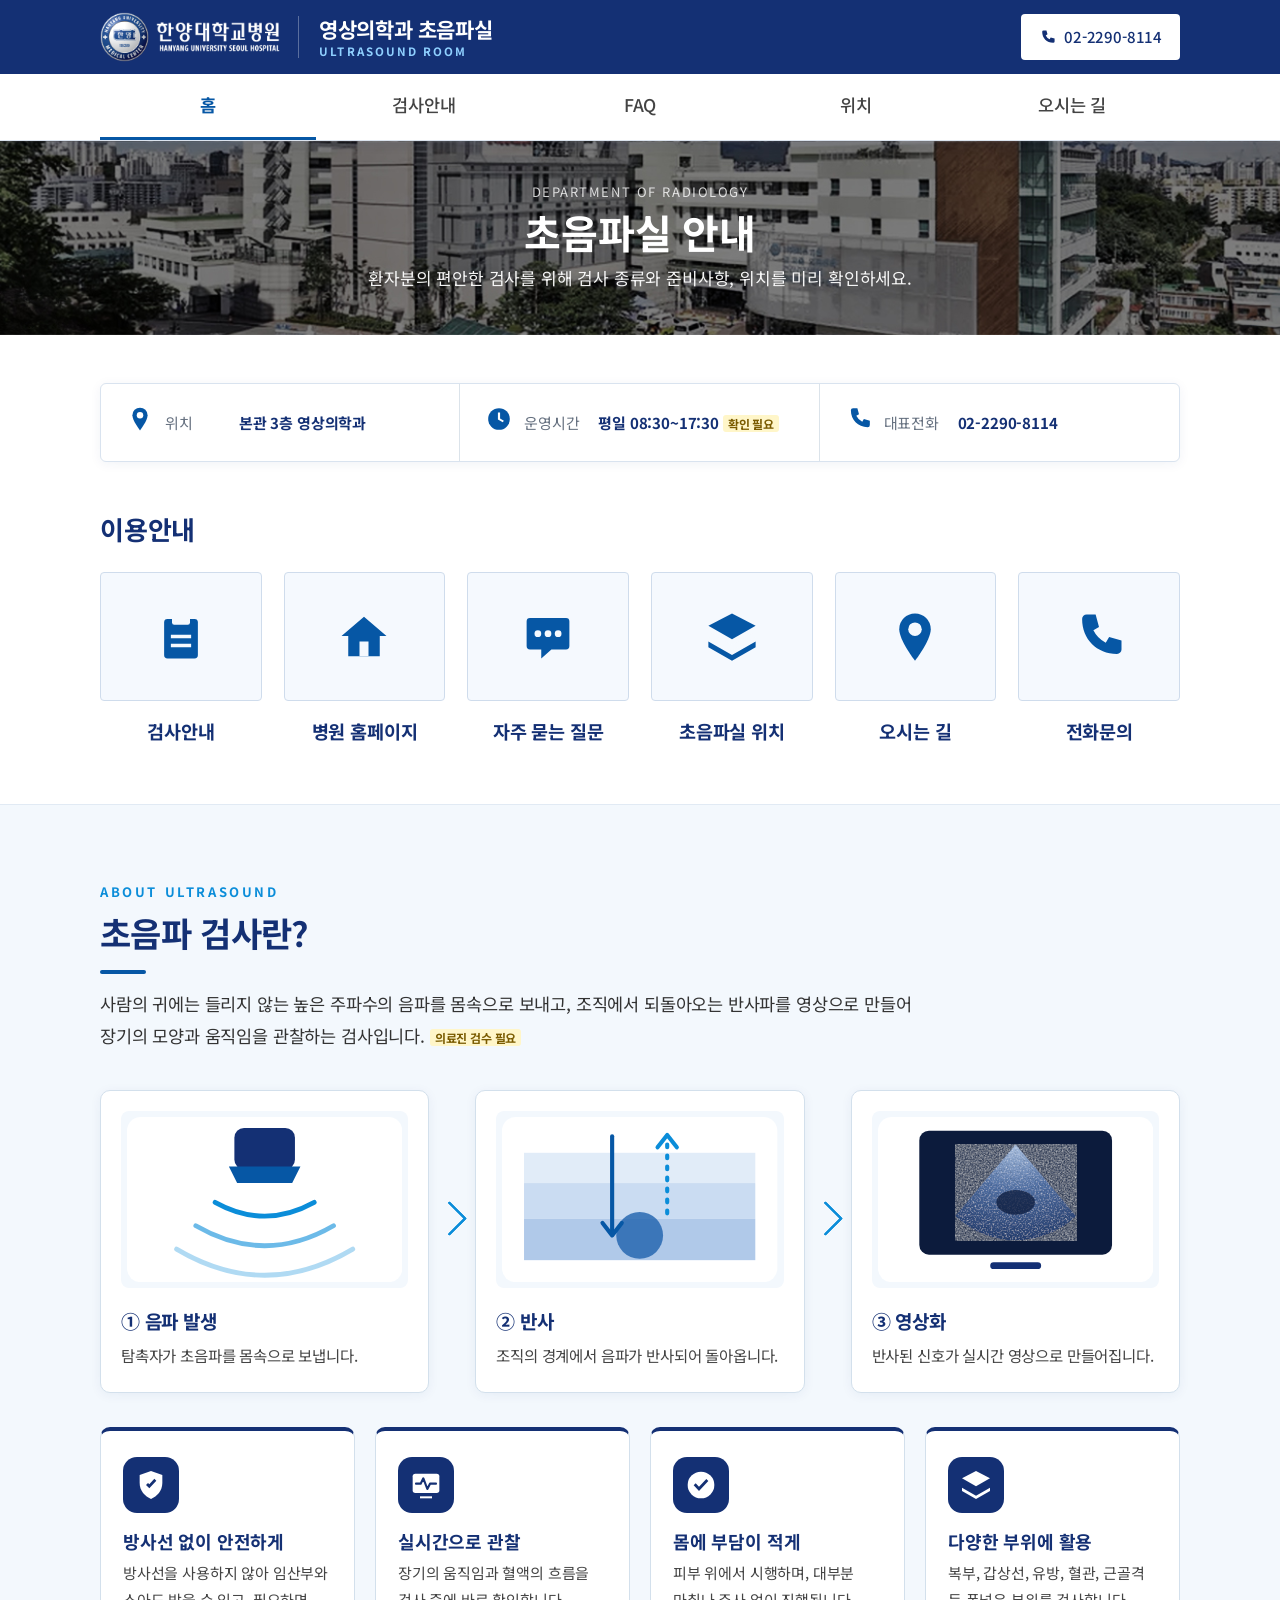
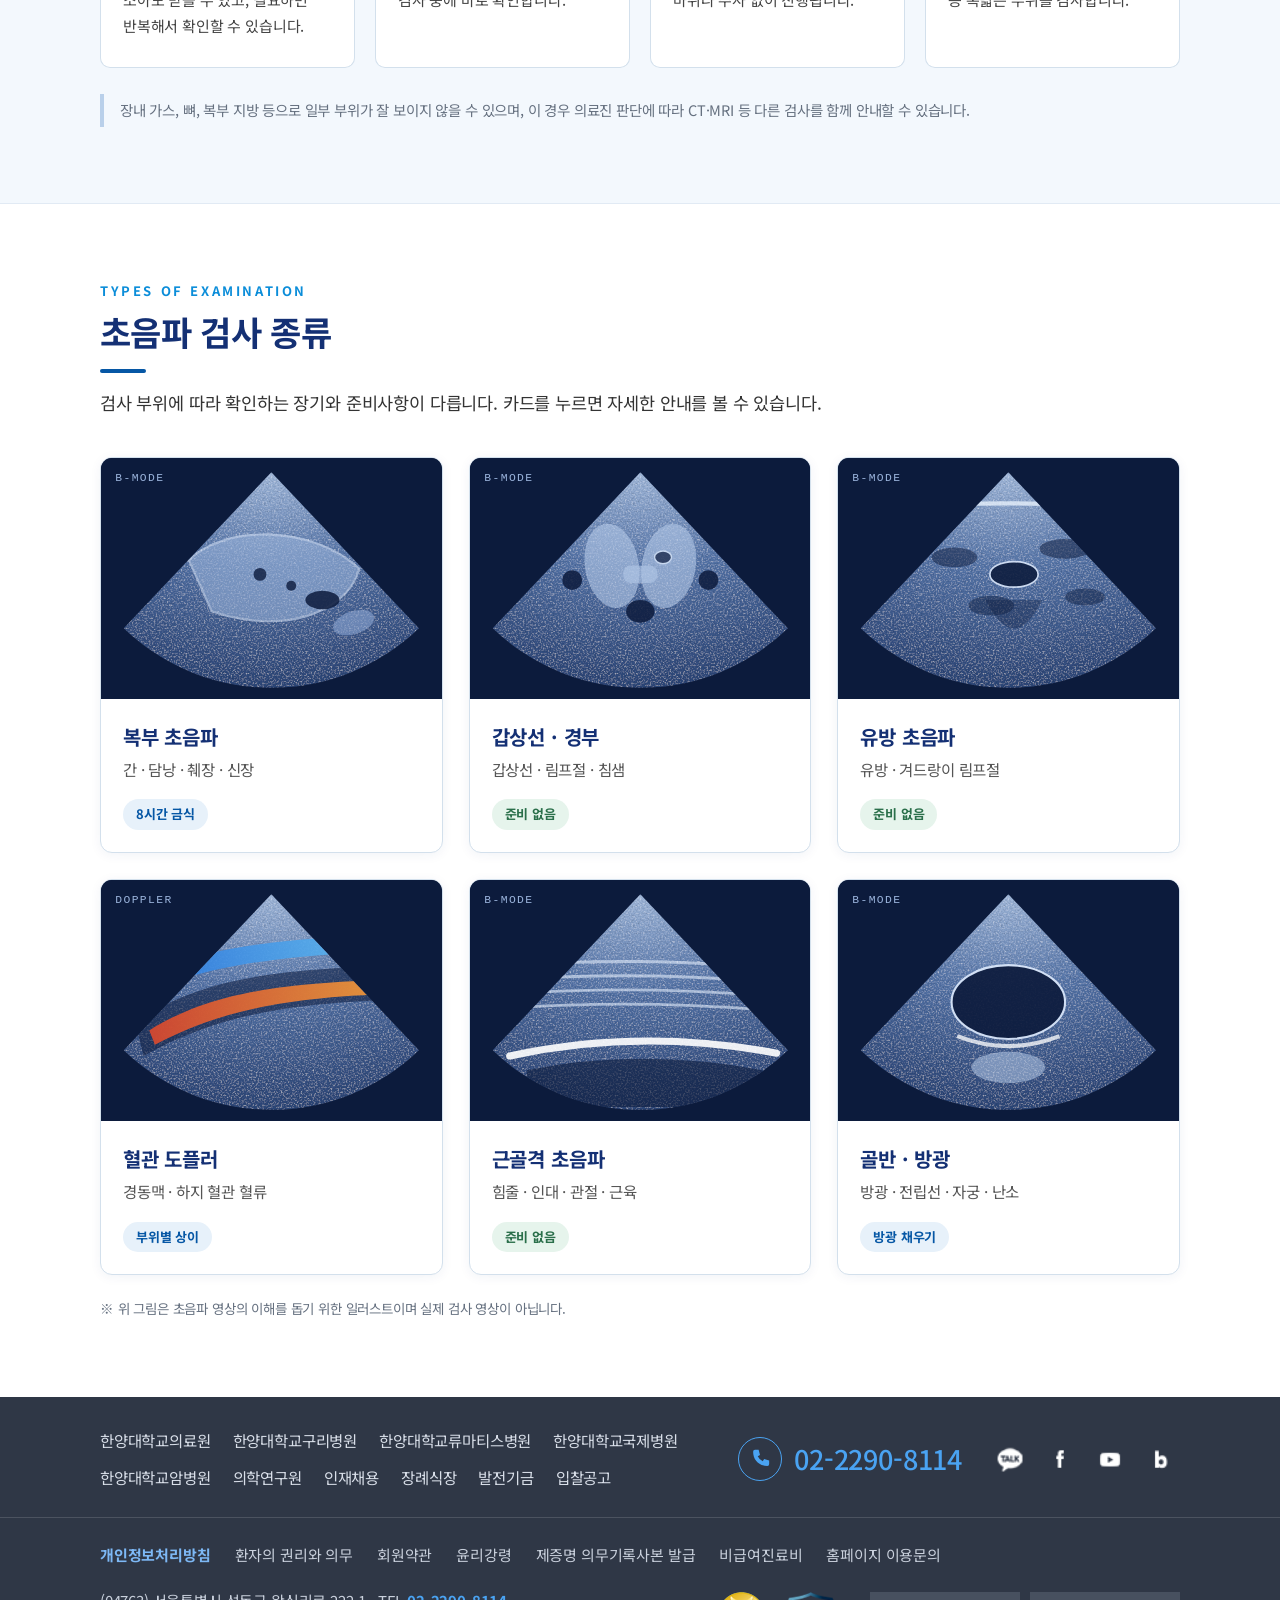
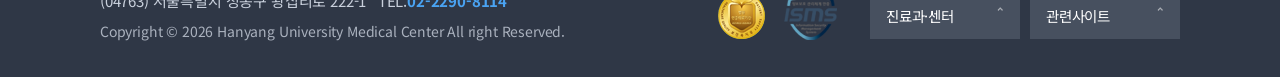
==== commit ae015c80: "Update site to v31 (home: about ultrasound and exam types sections) Co-Authored-By: Claude Sonnet 5." ====
--- a/index.html
+++ b/index.html
@@ -4,10 +4,27 @@
 <meta charset="utf-8">
 <meta name="viewport" content="width=device-width,initial-scale=1,viewport-fit=cover">
 <title>초음파실 안내 | 한양대학교병원 영상의학과</title>
-<meta name="description" content="한양대학교병원 영상의학과 초음파실 검사 안내, 검사 전 유의사항, 위치, 오시는 길">
+<meta name="description" content="한양대학교병원 영상의학과 초음파실 검사 안내, 초음파 검사란, 검사 종류, 위치, 오시는 길">
 <link rel="stylesheet" href="assets/style.css">
 </head>
 <body data-page="home" data-root="">
+
+<!-- 초음파 영상 일러스트 공통 정의 -->
+<svg width="0" height="0" style="position:absolute" aria-hidden="true" focusable="false">
+  <defs>
+    <radialGradient id="us-g" cx="50%" cy="0%" r="115%">
+      <stop offset="0" stop-color="#a9bfdf"/><stop offset=".4" stop-color="#5473a6"/><stop offset="1" stop-color="#1b3262"/>
+    </radialGradient>
+    <filter id="us-n" x="0" y="0" width="100%" height="100%">
+      <feTurbulence type="fractalNoise" baseFrequency=".85" numOctaves="2" seed="4" result="t"/>
+      <feColorMatrix in="t" type="saturate" values="0" result="g"/>
+      <feBlend in="SourceGraphic" in2="g" mode="overlay"/>
+    </filter>
+    <clipPath id="us-c"><path d="M120 10 L16 120 A150 150 0 0 0 224 120 Z"/></clipPath>
+    <linearGradient id="us-red" x1="0" y1="0" x2="1" y2="0"><stop offset="0" stop-color="#d9482f"/><stop offset="1" stop-color="#f2a33a"/></linearGradient>
+    <linearGradient id="us-blue" x1="0" y1="0" x2="1" y2="0"><stop offset="0" stop-color="#2f7be0"/><stop offset="1" stop-color="#65c3f2"/></linearGradient>
+  </defs>
+</svg>
 
 <section class="hero">
   <p class="eyebrow">Department of Radiology</p>
@@ -34,6 +51,175 @@
   </div>
 </section>
 
+<!-- 초음파 검사란? -->
+<section class="sec tint" id="about">
+  <div class="wrap">
+    <header class="sh">
+      <span class="sh-eyebrow">ABOUT ULTRASOUND</span>
+      <h2>초음파 검사란?</h2>
+      <p>사람의 귀에는 들리지 않는 높은 주파수의 음파를 몸속으로 보내고, 조직에서 되돌아오는 반사파를 영상으로 만들어 장기의 모양과 움직임을 관찰하는 검사입니다. <span class="tbc">의료진 검수 필요</span></p>
+    </header>
+
+    <ol class="flow">
+      <li>
+        <figure>
+          <svg viewBox="0 0 200 120" role="img" aria-label="탐촉자가 초음파를 몸속으로 보내는 모습">
+            <rect width="200" height="120" rx="10" fill="#fff"/>
+            <rect x="78" y="8" width="44" height="30" rx="7" fill="#143074"/>
+            <path d="M74 36h52l-6 12H80z" fill="#0657a5"/>
+            <path d="M64 62Q100 82 136 62" fill="none" stroke="#0b8dd9" stroke-width="3.5" stroke-linecap="round"/>
+            <path d="M50 79Q100 108 150 79" fill="none" stroke="#0b8dd9" stroke-width="3.5" stroke-linecap="round" opacity=".6"/>
+            <path d="M36 96Q100 134 164 96" fill="none" stroke="#0b8dd9" stroke-width="3.5" stroke-linecap="round" opacity=".32"/>
+          </svg>
+        </figure>
+        <b>① 음파 발생</b><p>탐촉자가 초음파를 몸속으로 보냅니다.</p>
+      </li>
+      <li>
+        <figure>
+          <svg viewBox="0 0 200 120" role="img" aria-label="조직의 경계에서 초음파가 반사되는 모습">
+            <rect width="200" height="120" rx="10" fill="#fff"/>
+            <rect x="16" y="26" width="168" height="22" fill="#e1ecf8"/>
+            <rect x="16" y="48" width="168" height="26" fill="#cadcf2"/>
+            <rect x="16" y="74" width="168" height="30" rx="0" fill="#b0c9e9"/>
+            <circle cx="100" cy="86" r="17" fill="#1f62ae" opacity=".8"/>
+            <path d="M80 14V84" stroke="#0657a5" stroke-width="3" stroke-linecap="round"/><path d="M73 77l7 9 7-9" fill="none" stroke="#0657a5" stroke-width="3" stroke-linecap="round" stroke-linejoin="round"/>
+            <path d="M120 70V14" stroke="#0b8dd9" stroke-width="3" stroke-linecap="round" stroke-dasharray="2 6"/><path d="M113 22l7-9 7 9" fill="none" stroke="#0b8dd9" stroke-width="3" stroke-linecap="round" stroke-linejoin="round"/>
+          </svg>
+        </figure>
+        <b>② 반사</b><p>조직의 경계에서 음파가 반사되어 돌아옵니다.</p>
+      </li>
+      <li>
+        <figure>
+          <svg viewBox="0 0 200 120" role="img" aria-label="반사된 신호가 영상으로 표시되는 모니터">
+            <rect width="200" height="120" rx="10" fill="#fff"/>
+            <rect x="30" y="10" width="140" height="90" rx="7" fill="#0c1b3c"/>
+            <path d="M100 20L56 72A64 64 0 0 0 144 72Z" fill="url(#us-g)" filter="url(#us-n)"/>
+            <ellipse cx="100" cy="62" rx="14" ry="9" fill="#0c1b3c" opacity=".75"/>
+            <path d="M84 108h32" stroke="#143074" stroke-width="5" stroke-linecap="round"/>
+          </svg>
+        </figure>
+        <b>③ 영상화</b><p>반사된 신호가 실시간 영상으로 만들어집니다.</p>
+      </li>
+    </ol>
+
+    <ul class="traits">
+      <li><span class="tr-ic" data-i="i-shield"></span><b>방사선 없이 안전하게</b><p>방사선을 사용하지 않아 임산부와 소아도 받을 수 있고, 필요하면 반복해서 확인할 수 있습니다.</p></li>
+      <li><span class="tr-ic" data-i="i-live"></span><b>실시간으로 관찰</b><p>장기의 움직임과 혈액의 흐름을 검사 중에 바로 확인합니다.</p></li>
+      <li><span class="tr-ic" data-i="i-check"></span><b>몸에 부담이 적게</b><p>피부 위에서 시행하며, 대부분 마취나 주사 없이 진행됩니다.</p></li>
+      <li><span class="tr-ic" data-i="i-floor"></span><b>다양한 부위에 활용</b><p>복부, 갑상선, 유방, 혈관, 근골격 등 폭넓은 부위를 검사합니다.</p></li>
+    </ul>
+    <p class="about-note">장내 가스, 뼈, 복부 지방 등으로 일부 부위가 잘 보이지 않을 수 있으며, 이 경우 의료진 판단에 따라 CT·MRI 등 다른 검사를 함께 안내할 수 있습니다.</p>
+  </div>
+</section>
+
+<!-- 초음파 검사 종류 -->
+<section class="sec" id="types">
+  <div class="wrap">
+    <header class="sh">
+      <span class="sh-eyebrow">TYPES OF EXAMINATION</span>
+      <h2>초음파 검사 종류</h2>
+      <p>검사 부위에 따라 확인하는 장기와 준비사항이 다릅니다. 카드를 누르면 자세한 안내를 볼 수 있습니다.</p>
+    </header>
+
+    <div class="types-grid">
+
+      <a class="tcard" href="exam/">
+        <svg viewBox="0 0 240 170" role="img" aria-label="복부 초음파 영상 일러스트">
+          <rect width="240" height="170" fill="#0c1b3c"/>
+          <g clip-path="url(#us-c)">
+            <rect width="240" height="170" fill="url(#us-g)" filter="url(#us-n)"/>
+            <path d="M62 72C88 46 150 48 182 78 172 112 124 124 78 108Z" fill="#9db6dd" opacity=".55" stroke="#dbe8fb" stroke-width="1.5"/>
+            <circle cx="112" cy="82" r="4.5" fill="#0c1b3c" opacity=".8"/><circle cx="134" cy="90" r="3.5" fill="#0c1b3c" opacity=".8"/>
+            <ellipse cx="156" cy="100" rx="12" ry="6.5" fill="#0c1b3c" opacity=".85"/>
+            <ellipse cx="178" cy="116" rx="15" ry="8" fill="#8aa5d2" opacity=".6" transform="rotate(-18 178 116)"/>
+          </g>
+          <text x="10" y="16" font-size="8" fill="#9bb4dc" font-family="monospace" letter-spacing="1">B-MODE</text>
+        </svg>
+        <div class="tb"><b>복부 초음파</b><p>간 · 담낭 · 췌장 · 신장</p><span class="chip2">8시간 금식</span></div>
+      </a>
+
+      <a class="tcard" href="exam/">
+        <svg viewBox="0 0 240 170" role="img" aria-label="갑상선 초음파 영상 일러스트">
+          <rect width="240" height="170" fill="#0c1b3c"/>
+          <g clip-path="url(#us-c)">
+            <rect width="240" height="170" fill="url(#us-g)" filter="url(#us-n)"/>
+            <ellipse cx="100" cy="76" rx="19" ry="30" fill="#b3c8e8" opacity=".6" transform="rotate(-10 100 76)"/>
+            <ellipse cx="140" cy="76" rx="19" ry="30" fill="#b3c8e8" opacity=".6" transform="rotate(10 140 76)"/>
+            <rect x="108" y="76" width="24" height="12" rx="5" fill="#b3c8e8" opacity=".6"/>
+            <ellipse cx="120" cy="108" rx="10" ry="8" fill="#0c1b3c" opacity=".85"/>
+            <circle cx="72" cy="86" r="7" fill="#0c1b3c" opacity=".85"/><circle cx="168" cy="86" r="7" fill="#0c1b3c" opacity=".85"/>
+            <ellipse cx="136" cy="70" rx="6" ry="4.5" fill="#0c1b3c" opacity=".7" stroke="#dbe8fb" stroke-width="1"/>
+          </g>
+          <text x="10" y="16" font-size="8" fill="#9bb4dc" font-family="monospace" letter-spacing="1">B-MODE</text>
+        </svg>
+        <div class="tb"><b>갑상선 · 경부</b><p>갑상선 · 림프절 · 침샘</p><span class="chip2 ok">준비 없음</span></div>
+      </a>
+
+      <a class="tcard" href="exam/">
+        <svg viewBox="0 0 240 170" role="img" aria-label="유방 초음파 영상 일러스트">
+          <rect width="240" height="170" fill="#0c1b3c"/>
+          <g clip-path="url(#us-c)">
+            <rect width="240" height="170" fill="url(#us-g)" filter="url(#us-n)"/>
+            <path d="M30 36Q120 28 210 36" fill="none" stroke="#e7f0fc" stroke-width="3" opacity=".8"/>
+            <ellipse cx="82" cy="70" rx="16" ry="7" fill="#0c1b3c" opacity=".5"/><ellipse cx="160" cy="64" rx="18" ry="7" fill="#0c1b3c" opacity=".5"/>
+            <ellipse cx="108" cy="104" rx="16" ry="7" fill="#0c1b3c" opacity=".45"/><ellipse cx="174" cy="98" rx="14" ry="6" fill="#0c1b3c" opacity=".45"/>
+            <ellipse cx="124" cy="82" rx="17" ry="9" fill="#0c1b3c" opacity=".88" stroke="#dbe8fb" stroke-width="1.2"/>
+            <path d="M104 100Q124 140 144 100" fill="#0c1b3c" opacity=".35"/>
+          </g>
+          <text x="10" y="16" font-size="8" fill="#9bb4dc" font-family="monospace" letter-spacing="1">B-MODE</text>
+        </svg>
+        <div class="tb"><b>유방 초음파</b><p>유방 · 겨드랑이 림프절</p><span class="chip2 ok">준비 없음</span></div>
+      </a>
+
+      <a class="tcard" href="exam/">
+        <svg viewBox="0 0 240 170" role="img" aria-label="혈관 도플러 초음파 영상 일러스트">
+          <rect width="240" height="170" fill="#0c1b3c"/>
+          <g clip-path="url(#us-c)">
+            <rect width="240" height="170" fill="url(#us-g)" filter="url(#us-n)"/>
+            <path d="M24 100C70 70 120 62 220 60L220 84C130 86 80 96 30 124Z" fill="#0c1b3c" opacity=".55"/>
+            <path d="M34 106C76 80 124 72 216 70L216 80C130 82 84 92 38 116Z" fill="url(#us-red)" opacity=".92"/>
+            <path d="M40 62C90 44 150 40 214 38L214 50C150 52 94 56 44 74Z" fill="url(#us-blue)" opacity=".9"/>
+          </g>
+          <text x="10" y="16" font-size="8" fill="#9bb4dc" font-family="monospace" letter-spacing="1">DOPPLER</text>
+        </svg>
+        <div class="tb"><b>혈관 도플러</b><p>경동맥 · 하지 혈관 혈류</p><span class="chip2">부위별 상이</span></div>
+      </a>
+
+      <a class="tcard" href="exam/">
+        <svg viewBox="0 0 240 170" role="img" aria-label="근골격 초음파 영상 일러스트">
+          <rect width="240" height="170" fill="#0c1b3c"/>
+          <g clip-path="url(#us-c)">
+            <rect width="240" height="170" fill="url(#us-g)" filter="url(#us-n)"/>
+            <g fill="none" stroke="#e1ecfb" stroke-width="2" opacity=".6" stroke-linecap="round">
+              <path d="M30 60Q120 54 214 62"/><path d="M30 70Q120 64 214 72"/><path d="M30 80Q120 74 214 82"/><path d="M30 90Q120 84 214 92"/>
+            </g>
+            <path d="M28 124Q120 104 216 122" fill="none" stroke="#fff" stroke-width="5" stroke-linecap="round" opacity=".9"/>
+            <path d="M40 134Q120 118 206 134 L206 160 L40 160Z" fill="#0c1b3c" opacity=".6"/>
+          </g>
+          <text x="10" y="16" font-size="8" fill="#9bb4dc" font-family="monospace" letter-spacing="1">B-MODE</text>
+        </svg>
+        <div class="tb"><b>근골격 초음파</b><p>힘줄 · 인대 · 관절 · 근육</p><span class="chip2 ok">준비 없음</span></div>
+      </a>
+
+      <a class="tcard" href="exam/">
+        <svg viewBox="0 0 240 170" role="img" aria-label="골반·방광 초음파 영상 일러스트">
+          <rect width="240" height="170" fill="#0c1b3c"/>
+          <g clip-path="url(#us-c)">
+            <rect width="240" height="170" fill="url(#us-g)" filter="url(#us-n)"/>
+            <ellipse cx="120" cy="86" rx="40" ry="26" fill="#0c1b3c" opacity=".92" stroke="#dbe8fb" stroke-width="1.5"/>
+            <path d="M84 110Q120 124 156 110" fill="none" stroke="#fff" stroke-width="3" opacity=".75"/>
+            <ellipse cx="120" cy="132" rx="26" ry="11" fill="#b3c8e8" opacity=".55"/>
+          </g>
+          <text x="10" y="16" font-size="8" fill="#9bb4dc" font-family="monospace" letter-spacing="1">B-MODE</text>
+        </svg>
+        <div class="tb"><b>골반 · 방광</b><p>방광 · 전립선 · 자궁 · 난소</p><span class="chip2">방광 채우기</span></div>
+      </a>
+
+    </div>
+    <p class="types-note">※ 위 그림은 초음파 영상의 이해를 돕기 위한 일러스트이며 실제 검사 영상이 아닙니다.</p>
+  </div>
+</section>
+
 <script src="assets/site.js"></script>
 </body>
 </html>
--- a/assets/style.css
+++ b/assets/style.css
@@ -693,3 +693,92 @@
 .common-notice small{display:block;color:var(--sub);font-size:14.5px;line-height:1.5}
 @media(max-width:900px){.common-notice ul{grid-template-columns:1fr}.common-notice li:nth-last-child(2){border-bottom:1px solid #e6edf5}}
 @media(max-width:640px){.common-notice{padding:4px 18px}.common-notice li{padding:14px 0;gap:14px}.common-notice b{font-size:16px}.common-notice small{font-size:13.5px}.common-notice .ci{width:42px;height:42px;font-size:23px}}
+
+/* ===== v30: FAQ 질문/응답 구역 분리 (검사안내 카드와 동일 디자인) ===== */
+body[data-page=faq] details{border:1px solid #d3e0ec;border-radius:8px;overflow:hidden;background:#fff;box-shadow:0 2px 10px rgba(20,48,116,.06);margin-bottom:18px}
+body[data-page=faq] details[open]{background:#fff}
+body[data-page=faq] summary{background:#143074;color:#fff;padding:17px 24px;align-items:center;gap:0;font-size:18px}
+body[data-page=faq] summary::before{content:"Q";flex:none;display:grid;place-items:center;width:30px;height:30px;border-radius:50%;background:#fff;color:#143074;font-size:15px;font-weight:700;margin-right:14px}
+body[data-page=faq] summary::after{color:#fff}
+body[data-page=faq] details .a{display:flex;gap:14px;align-items:flex-start;padding:22px 24px 26px;font-size:16.5px;line-height:1.8;color:#222;background:#fff}
+body[data-page=faq] details .a::before{content:"A";flex:none;display:grid;place-items:center;width:30px;height:30px;border-radius:50%;background:#2f6fba;color:#fff;font-size:15px;font-weight:700;margin-top:2px}
+@media(max-width:640px){
+  body[data-page=faq] summary{padding:15px 18px;font-size:16.5px}
+  body[data-page=faq] details .a{padding:18px 18px 22px;font-size:15.5px}
+  body[data-page=faq] details{margin-bottom:14px}
+}
+
+/* ===== v31: 홈 - 초음파 검사란? / 검사 종류 ===== */
+.band{flex:none;padding-bottom:56px}
+.sec{padding:76px 0}
+.sec.tint{background:#f3f8fd;border-top:1px solid #e1eaf4;border-bottom:1px solid #e1eaf4}
+.sh{max-width:820px;margin-bottom:38px}
+.sh-eyebrow{display:block;font-size:13px;font-weight:700;letter-spacing:.2em;color:#0b8dd9;margin-bottom:8px}
+.sh h2{font-size:34px;color:var(--navy);font-weight:700;line-height:1.3;margin-bottom:14px;letter-spacing:-.02em}
+.sh h2::after{content:"";display:block;width:46px;height:4px;border-radius:2px;background:var(--blue);margin-top:14px}
+.sh p{font-size:17.5px;color:#333;line-height:1.85}
+
+/* 검사 원리 */
+.flow{list-style:none;display:grid;grid-template-columns:repeat(3,1fr);gap:46px;counter-reset:f;margin-bottom:34px}
+.flow li{position:relative;background:#fff;border:1px solid #d3e0ec;border-radius:10px;padding:20px 20px 24px;box-shadow:0 2px 12px rgba(20,48,116,.06)}
+.flow li:not(:last-child)::after{content:"";position:absolute;right:-34px;top:38%;width:22px;height:22px;border-top:3px solid #0b8dd9;border-right:3px solid #0b8dd9;transform:rotate(45deg);border-radius:2px}
+.flow figure{background:#f3f8fd;border-radius:8px;padding:6px;margin-bottom:16px}
+.flow svg{width:100%;height:auto;display:block}
+.flow b{display:block;color:var(--navy);font-size:19px;margin-bottom:4px}
+.flow p{font-size:15.5px;color:#444;line-height:1.7}
+
+/* 특징 */
+.traits{list-style:none;display:grid;grid-template-columns:repeat(4,1fr);gap:20px}
+.traits li{background:#fff;border:1px solid #d3e0ec;border-top:4px solid var(--navy);border-radius:10px;padding:26px 22px 28px}
+.tr-ic{display:grid;place-items:center;width:56px;height:56px;border-radius:14px;background:var(--navy);color:#fff;font-size:32px;--acc:#143074;margin-bottom:16px}
+.traits b{display:block;color:var(--navy);font-size:18px;margin-bottom:6px;line-height:1.4}
+.traits p{font-size:15px;color:#444;line-height:1.75}
+.about-note{margin-top:26px;font-size:14.5px;color:var(--sub);border-left:4px solid #b9d0ea;padding:4px 0 4px 16px;line-height:1.7}
+
+/* 검사 종류 카드 */
+.types-grid{display:grid;grid-template-columns:repeat(3,1fr);gap:26px}
+.tcard{display:block;text-decoration:none;color:inherit;background:#fff;border:1px solid #d3e0ec;border-radius:12px;overflow:hidden;box-shadow:0 2px 12px rgba(20,48,116,.06);transition:transform .18s,box-shadow .18s,border-color .18s}
+.tcard:hover{transform:translateY(-4px);box-shadow:0 12px 28px rgba(20,48,116,.16);border-color:var(--blue)}
+.tcard svg{display:block;width:100%;height:auto;background:#0c1b3c}
+.tcard .tb{padding:20px 22px 22px;position:relative}
+.tcard .tb b{display:block;font-size:20px;color:var(--navy);margin-bottom:2px}
+.tcard .tb p{font-size:15.5px;color:#555;margin-bottom:14px}
+.chip2{display:inline-block;font-size:13px;font-weight:700;color:#0657a5;background:#e7f1fa;border-radius:999px;padding:4px 13px}
+.chip2.ok{color:#2a6f4a;background:#e6f4ec}
+.tcard .tb::after{content:"자세히 보기 →";position:absolute;right:22px;bottom:24px;font-size:14px;font-weight:700;color:var(--blue);opacity:0;transform:translateX(-6px);transition:.18s}
+.tcard:hover .tb::after{opacity:1;transform:none}
+.types-note{margin-top:22px;font-size:13.5px;color:var(--sub)}
+
+@media(max-width:1000px){
+  .traits{grid-template-columns:repeat(2,1fr)}
+}
+@media(max-width:900px){
+  .flow{grid-template-columns:1fr;gap:34px}
+  .flow li:not(:last-child)::after{right:auto;left:50%;top:auto;bottom:-27px;margin-left:-11px;transform:rotate(135deg)}
+  .flow li{display:grid;grid-template-columns:150px 1fr;column-gap:20px;align-items:center;padding:16px}
+  .flow figure{grid-row:span 2;margin:0}
+  .types-grid{grid-template-columns:repeat(2,1fr)}
+}
+@media(max-width:640px){
+  .sec{padding:48px 0}
+  .sh{margin-bottom:26px}
+  .sh h2{font-size:26px}
+  .sh p{font-size:16px}
+  .sh-eyebrow{font-size:12px}
+  .flow{gap:30px;margin-bottom:24px}
+  .flow li{grid-template-columns:112px 1fr;column-gap:14px;padding:12px}
+  .flow b{font-size:17px}
+  .flow p{font-size:14.5px;line-height:1.6}
+  .traits{grid-template-columns:1fr;gap:12px}
+  .traits li{display:grid;grid-template-columns:48px 1fr;column-gap:14px;padding:18px 16px;border-top-width:3px}
+  .tr-ic{grid-row:span 2;width:48px;height:48px;font-size:27px;margin:0}
+  .traits b{font-size:16.5px;margin:0 0 2px}
+  .traits p{font-size:14px;line-height:1.65}
+  .types-grid{gap:14px}
+  .tcard .tb{padding:14px 14px 16px}
+  .tcard .tb b{font-size:16.5px}
+  .tcard .tb p{font-size:13px;margin-bottom:10px}
+  .chip2{font-size:12px;padding:3px 10px}
+  .tcard .tb::after{display:none}
+  .about-note{font-size:13.5px}
+}
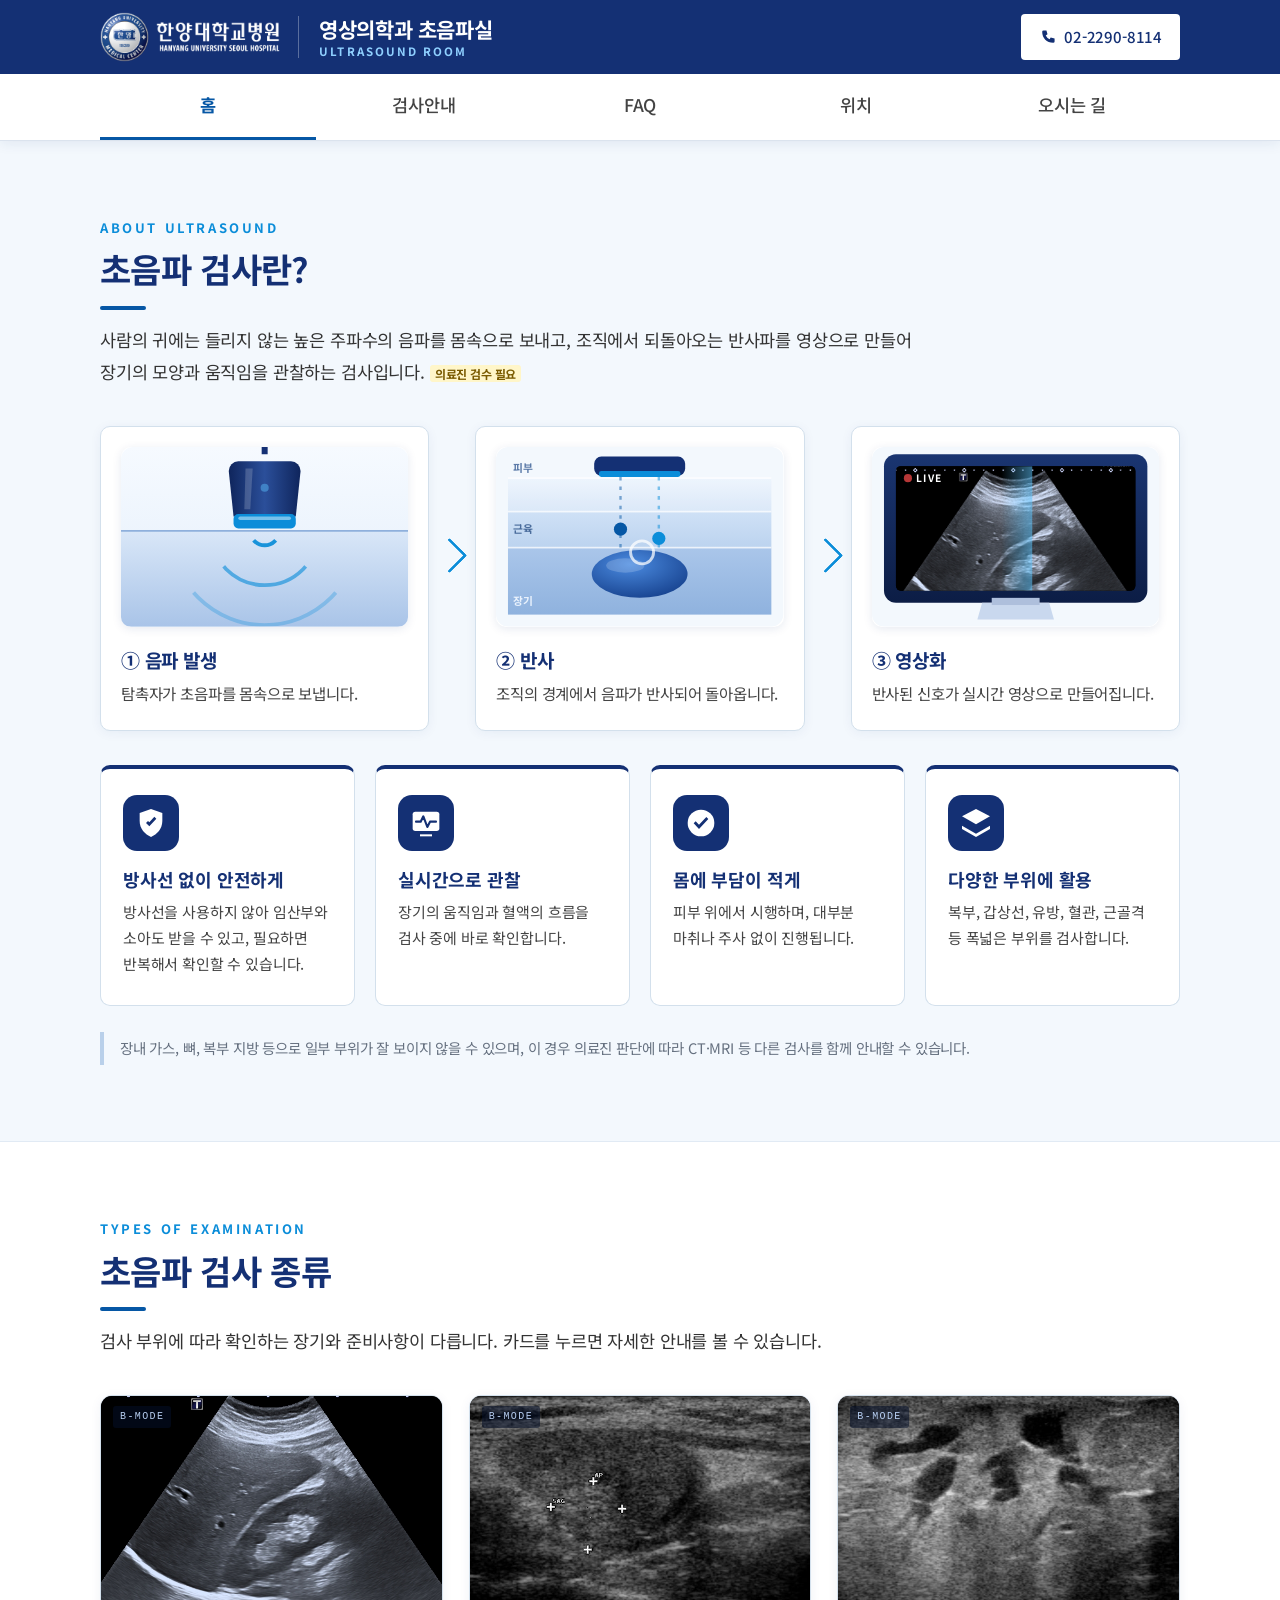
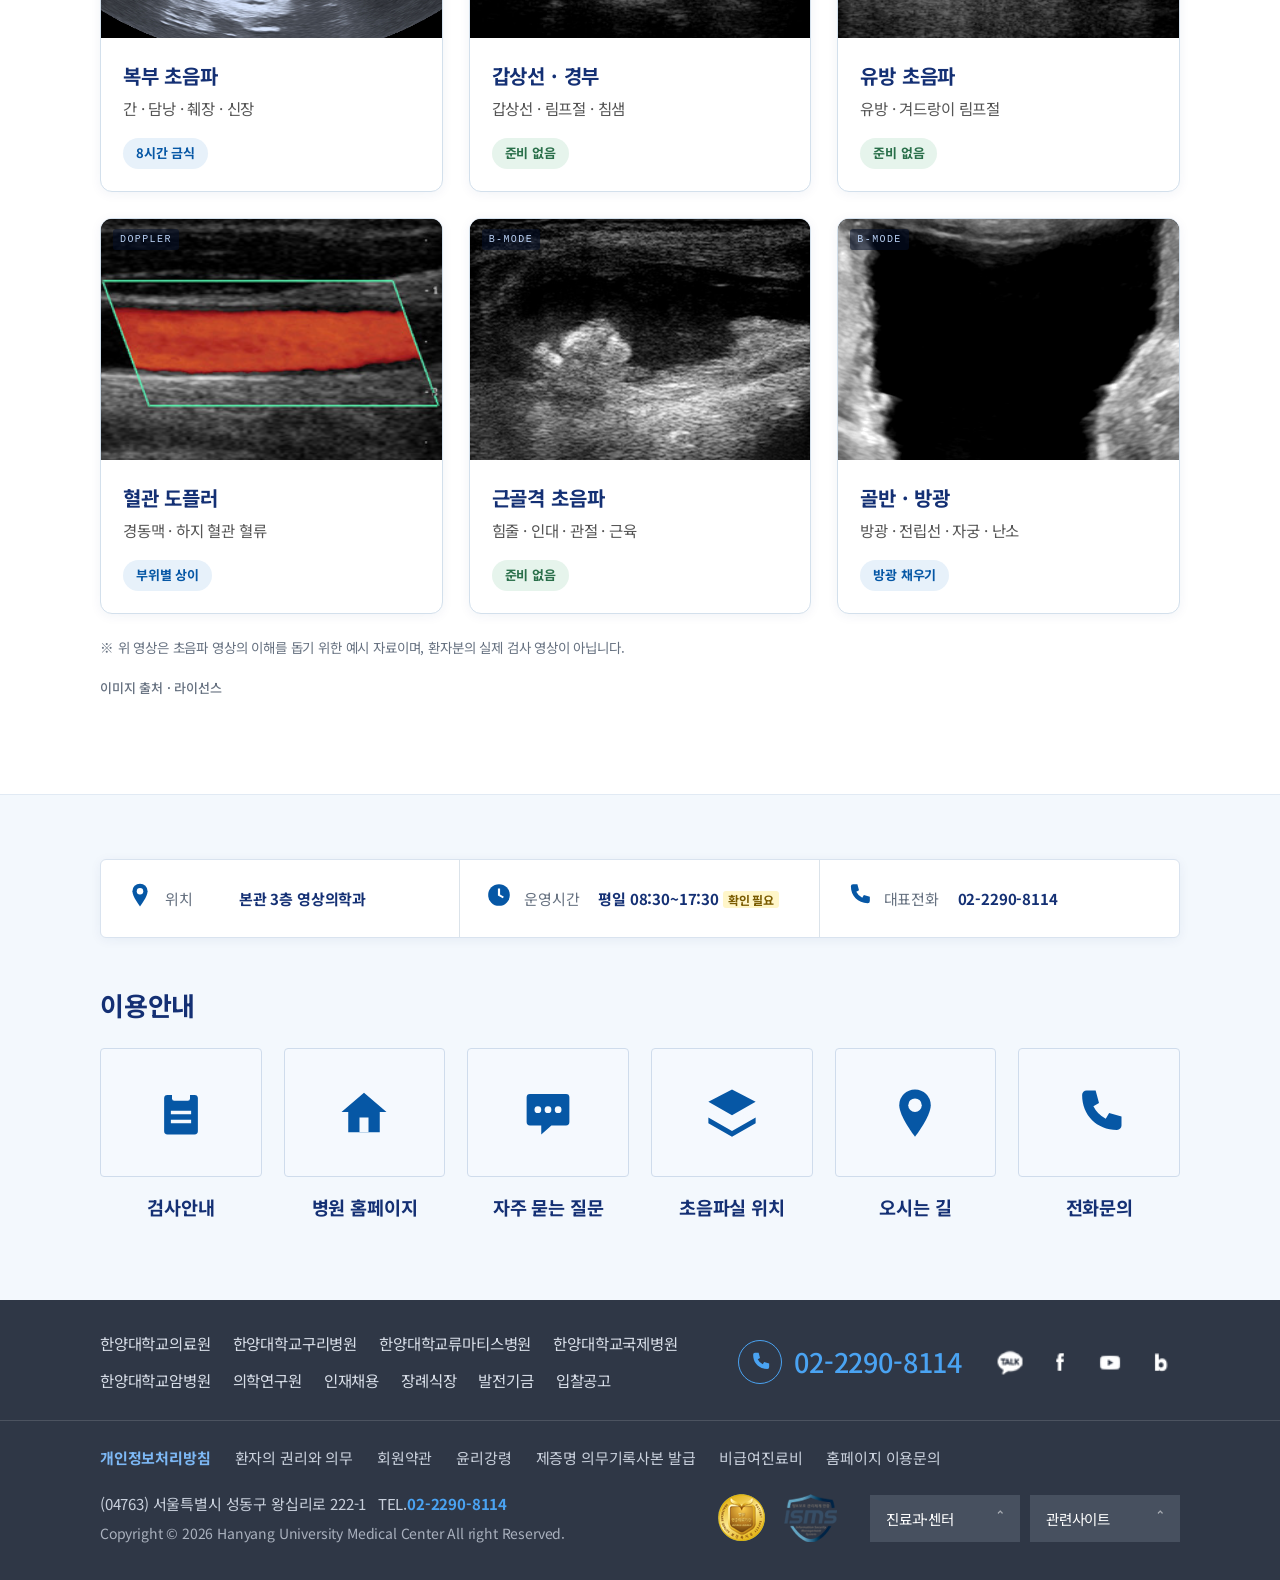
==== commit fb97f737: "Update site to v32 (home reorder, real ultrasound images with credits, animated diagrams, trim exam " ====
--- a/index.html
+++ b/index.html
@@ -9,30 +9,177 @@
 </head>
 <body data-page="home" data-root="">
 
-<!-- 초음파 영상 일러스트 공통 정의 -->
-<svg width="0" height="0" style="position:absolute" aria-hidden="true" focusable="false">
-  <defs>
-    <radialGradient id="us-g" cx="50%" cy="0%" r="115%">
-      <stop offset="0" stop-color="#a9bfdf"/><stop offset=".4" stop-color="#5473a6"/><stop offset="1" stop-color="#1b3262"/>
-    </radialGradient>
-    <filter id="us-n" x="0" y="0" width="100%" height="100%">
-      <feTurbulence type="fractalNoise" baseFrequency=".85" numOctaves="2" seed="4" result="t"/>
-      <feColorMatrix in="t" type="saturate" values="0" result="g"/>
-      <feBlend in="SourceGraphic" in2="g" mode="overlay"/>
-    </filter>
-    <clipPath id="us-c"><path d="M120 10 L16 120 A150 150 0 0 0 224 120 Z"/></clipPath>
-    <linearGradient id="us-red" x1="0" y1="0" x2="1" y2="0"><stop offset="0" stop-color="#d9482f"/><stop offset="1" stop-color="#f2a33a"/></linearGradient>
-    <linearGradient id="us-blue" x1="0" y1="0" x2="1" y2="0"><stop offset="0" stop-color="#2f7be0"/><stop offset="1" stop-color="#65c3f2"/></linearGradient>
-  </defs>
-</svg>
-
-<section class="hero">
-  <p class="eyebrow">Department of Radiology</p>
-  <h1>초음파실 안내</h1>
-  <p class="d">환자분의 편안한 검사를 위해 검사 종류와 준비사항, 위치를 미리 확인하세요.</p>
+<!-- 초음파 검사란? -->
+<section class="sec tint" id="about">
+  <div class="wrap">
+    <header class="sh">
+      <span class="sh-eyebrow">ABOUT ULTRASOUND</span>
+      <h2>초음파 검사란?</h2>
+      <p>사람의 귀에는 들리지 않는 높은 주파수의 음파를 몸속으로 보내고, 조직에서 되돌아오는 반사파를 영상으로 만들어 장기의 모양과 움직임을 관찰하는 검사입니다. <span class="tbc">의료진 검수 필요</span></p>
+    </header>
+
+    <ol class="flow">
+
+      <!-- ① 음파 발생 -->
+      <li>
+        <figure>
+          <svg viewBox="0 0 240 150" role="img" aria-label="탐촉자가 초음파를 몸속으로 보내는 모습(애니메이션)">
+            <defs>
+              <linearGradient id="f1bg" x1="0" y1="0" x2="0" y2="1"><stop offset="0" stop-color="#f6faff"/><stop offset="1" stop-color="#e3eefb"/></linearGradient>
+              <linearGradient id="f1tis" x1="0" y1="0" x2="0" y2="1"><stop offset="0" stop-color="#d9e7f8"/><stop offset="1" stop-color="#a9c4e8"/></linearGradient>
+              <linearGradient id="f1pr" x1="0" y1="0" x2="1" y2="0"><stop offset="0" stop-color="#0f255c"/><stop offset=".5" stop-color="#2b4f9a"/><stop offset="1" stop-color="#0f255c"/></linearGradient>
+              <clipPath id="f1cone"><path d="M120 70L28 150H212Z"/></clipPath>
+            </defs>
+            <rect width="240" height="150" rx="10" fill="url(#f1bg)"/>
+            <rect y="70" width="240" height="80" fill="url(#f1tis)"/>
+            <path d="M0 70H240" stroke="#8fb0dc" stroke-width="1.5"/>
+            <g clip-path="url(#f1cone)" fill="none" stroke="#0b8dd9" stroke-width="3.2">
+              <circle cx="120" cy="70" r="10"><animate attributeName="r" values="10;110" dur="2.4s" repeatCount="indefinite"/><animate attributeName="opacity" values=".95;0" dur="2.4s" repeatCount="indefinite"/></circle>
+              <circle cx="120" cy="70" r="10"><animate attributeName="r" values="10;110" dur="2.4s" begin=".8s" repeatCount="indefinite"/><animate attributeName="opacity" values=".95;0" dur="2.4s" begin=".8s" repeatCount="indefinite"/></circle>
+              <circle cx="120" cy="70" r="10"><animate attributeName="r" values="10;110" dur="2.4s" begin="1.6s" repeatCount="indefinite"/><animate attributeName="opacity" values=".95;0" dur="2.4s" begin="1.6s" repeatCount="indefinite"/></circle>
+            </g>
+            <path d="M120 6V-2" stroke="#143074" stroke-width="5"/>
+            <path d="M98 12h44a8 8 0 0 1 8 8l-4 38h-52l-4-38a8 8 0 0 1 8-8z" fill="url(#f1pr)"/>
+            <path d="M104 18h6l-2 34h-5z" fill="#fff" opacity=".18"/>
+            <rect x="94" y="56" width="52" height="12" rx="4" fill="#0b8dd9"/>
+            <rect x="98" y="58" width="44" height="3" rx="1.5" fill="#fff" opacity=".45"/>
+            <circle cx="120" cy="34" r="3.4" fill="#5cc5ff"><animate attributeName="opacity" values="1;.25;1" dur="1.2s" repeatCount="indefinite"/></circle>
+          </svg>
+        </figure>
+        <b>① 음파 발생</b><p>탐촉자가 초음파를 몸속으로 보냅니다.</p>
+      </li>
+
+      <!-- ② 반사 -->
+      <li>
+        <figure>
+          <svg viewBox="0 0 240 150" role="img" aria-label="조직의 경계에서 초음파가 반사되는 모습(애니메이션)">
+            <defs>
+              <linearGradient id="f2a" x1="0" y1="0" x2="0" y2="1"><stop offset="0" stop-color="#eef5fd"/><stop offset="1" stop-color="#dbe8f8"/></linearGradient>
+              <linearGradient id="f2b" x1="0" y1="0" x2="0" y2="1"><stop offset="0" stop-color="#cfe1f6"/><stop offset="1" stop-color="#bcd3ef"/></linearGradient>
+              <linearGradient id="f2c" x1="0" y1="0" x2="0" y2="1"><stop offset="0" stop-color="#aac6ea"/><stop offset="1" stop-color="#8fb2de"/></linearGradient>
+              <radialGradient id="f2o" cx="40%" cy="30%" r="80%"><stop offset="0" stop-color="#4b8be0"/><stop offset="1" stop-color="#143e8a"/></radialGradient>
+            </defs>
+            <rect width="240" height="150" rx="10" fill="#f3f8fd"/>
+            <rect x="10" y="26" width="220" height="28" fill="url(#f2a)"/>
+            <rect x="10" y="54" width="220" height="30" fill="url(#f2b)"/>
+            <rect x="10" y="84" width="220" height="56" fill="url(#f2c)"/>
+            <path d="M10 26H230M10 54H230M10 84H230" stroke="#fff" stroke-width="1.4" opacity=".7"/>
+            <ellipse cx="120" cy="106" rx="40" ry="20" fill="url(#f2o)"/>
+            <ellipse cx="108" cy="99" rx="16" ry="6" fill="#fff" opacity=".18"/>
+            <rect x="82" y="8" width="76" height="16" rx="6" fill="#143074"/>
+            <rect x="86" y="20" width="68" height="5" rx="2" fill="#0b8dd9"/>
+            <path d="M104 25V84" stroke="#0657a5" stroke-width="2" stroke-dasharray="3 5" opacity=".5"/>
+            <path d="M136 84V25" stroke="#0b8dd9" stroke-width="2" stroke-dasharray="3 5" opacity=".5"/>
+            <circle r="5.5" fill="#0657a5">
+              <animateMotion path="M104 26V88" dur="2.4s" repeatCount="indefinite" keyTimes="0;1" calcMode="linear"/>
+              <animate attributeName="opacity" values="1;1;0;0" keyTimes="0;.4;.5;1" dur="2.4s" repeatCount="indefinite"/>
+            </circle>
+            <circle r="5.5" fill="#0b8dd9">
+              <animateMotion path="M136 88V26" dur="2.4s" repeatCount="indefinite" begin="1.2s" calcMode="linear"/>
+              <animate attributeName="opacity" values="0;1;1;0" keyTimes="0;.1;.8;1" dur="2.4s" repeatCount="indefinite" begin="1.2s"/>
+            </circle>
+            <circle cx="122" cy="88" r="4" fill="none" stroke="#fff" stroke-width="2.4">
+              <animate attributeName="r" values="4;34" dur="2.4s" begin="1.2s" repeatCount="indefinite"/>
+              <animate attributeName="opacity" values=".9;0" dur="2.4s" begin="1.2s" repeatCount="indefinite"/>
+            </circle>
+            <text x="14" y="21" font-size="9" fill="#5b7aa8" font-weight="700">피부</text>
+            <text x="14" y="72" font-size="9" fill="#4a6c9c" font-weight="700">근육</text>
+            <text x="14" y="132" font-size="9" fill="#e8f1fc" font-weight="700">장기</text>
+          </svg>
+        </figure>
+        <b>② 반사</b><p>조직의 경계에서 음파가 반사되어 돌아옵니다.</p>
+      </li>
+
+      <!-- ③ 영상화 -->
+      <li>
+        <figure>
+          <svg viewBox="0 0 240 150" role="img" aria-label="반사된 신호가 실시간 영상으로 표시되는 초음파 모니터(애니메이션)">
+            <defs>
+              <linearGradient id="f3bz" x1="0" y1="0" x2="0" y2="1"><stop offset="0" stop-color="#1a3571"/><stop offset="1" stop-color="#0c1d45"/></linearGradient>
+              <linearGradient id="f3sw" x1="0" y1="0" x2="1" y2="0"><stop offset="0" stop-color="#5cc5ff" stop-opacity="0"/><stop offset="1" stop-color="#5cc5ff" stop-opacity=".55"/></linearGradient>
+              <clipPath id="f3scr"><rect x="20" y="16" width="200" height="104" rx="4"/></clipPath>
+            </defs>
+            <rect width="240" height="150" rx="10" fill="#f3f8fd"/>
+            <rect x="10" y="6" width="220" height="124" rx="10" fill="url(#f3bz)"/>
+            <rect x="20" y="16" width="200" height="104" rx="4" fill="#000"/>
+            <g clip-path="url(#f3scr)">
+              <image href="img/us/abdomen.jpg" x="-30" y="-8" width="300" height="225" preserveAspectRatio="none"/>
+              <rect x="20" y="16" width="26" height="104" fill="url(#f3sw)">
+                <animate attributeName="x" values="14;196" dur="3.2s" repeatCount="indefinite"/>
+              </rect>
+              <rect x="20" y="16" width="200" height="104" fill="none"/>
+            </g>
+            <circle cx="30" cy="26" r="3.4" fill="#ff4d4d"><animate attributeName="opacity" values="1;.2;1" dur="1.4s" repeatCount="indefinite"/></circle>
+            <text x="37" y="29" font-size="8.5" font-weight="700" fill="#fff" letter-spacing="1">LIVE</text>
+            <path d="M92 130h56l4 14H88z" fill="#c9d8ee"/>
+            <rect x="100" y="126" width="40" height="6" fill="#aebfdc"/>
+          </svg>
+        </figure>
+        <b>③ 영상화</b><p>반사된 신호가 실시간 영상으로 만들어집니다.</p>
+      </li>
+    </ol>
+
+    <ul class="traits">
+      <li><span class="tr-ic" data-i="i-shield"></span><b>방사선 없이 안전하게</b><p>방사선을 사용하지 않아 임산부와 소아도 받을 수 있고, 필요하면 반복해서 확인할 수 있습니다.</p></li>
+      <li><span class="tr-ic" data-i="i-live"></span><b>실시간으로 관찰</b><p>장기의 움직임과 혈액의 흐름을 검사 중에 바로 확인합니다.</p></li>
+      <li><span class="tr-ic" data-i="i-check"></span><b>몸에 부담이 적게</b><p>피부 위에서 시행하며, 대부분 마취나 주사 없이 진행됩니다.</p></li>
+      <li><span class="tr-ic" data-i="i-floor"></span><b>다양한 부위에 활용</b><p>복부, 갑상선, 유방, 혈관, 근골격 등 폭넓은 부위를 검사합니다.</p></li>
+    </ul>
+    <p class="about-note">장내 가스, 뼈, 복부 지방 등으로 일부 부위가 잘 보이지 않을 수 있으며, 이 경우 의료진 판단에 따라 CT·MRI 등 다른 검사를 함께 안내할 수 있습니다.</p>
+  </div>
 </section>
 
-<section class="band">
+<!-- 초음파 검사 종류 -->
+<section class="sec" id="types">
+  <div class="wrap">
+    <header class="sh">
+      <span class="sh-eyebrow">TYPES OF EXAMINATION</span>
+      <h2>초음파 검사 종류</h2>
+      <p>검사 부위에 따라 확인하는 장기와 준비사항이 다릅니다. 카드를 누르면 자세한 안내를 볼 수 있습니다.</p>
+    </header>
+
+    <div class="types-grid">
+      <a class="tcard" href="exam/">
+        <div class="timg" role="img" aria-label="복부(간·신장) 초음파 영상" style="background-image:url(img/us/abdomen.jpg);background-size:150% auto;background-position:50% 34%"><span>B-MODE</span></div>
+        <div class="tb"><b>복부 초음파</b><p>간 · 담낭 · 췌장 · 신장</p><span class="chip2">8시간 금식</span></div>
+      </a>
+      <a class="tcard" href="exam/">
+        <div class="timg" role="img" aria-label="갑상선 초음파 영상" style="background-image:url(img/us/thyroid.jpg);background-size:147% auto;background-position:80% 37%"><span>B-MODE</span></div>
+        <div class="tb"><b>갑상선 · 경부</b><p>갑상선 · 림프절 · 침샘</p><span class="chip2 ok">준비 없음</span></div>
+      </a>
+      <a class="tcard" href="exam/">
+        <div class="timg" role="img" aria-label="유방 초음파 영상" style="background-image:url(img/us/breast.jpg);background-size:119% auto;background-position:52% 55%"><span>B-MODE</span></div>
+        <div class="tb"><b>유방 초음파</b><p>유방 · 겨드랑이 림프절</p><span class="chip2 ok">준비 없음</span></div>
+      </a>
+      <a class="tcard" href="exam/">
+        <div class="timg" role="img" aria-label="혈관 컬러 도플러 초음파 영상" style="background-image:url(img/us/doppler.jpg);background-size:153% auto;background-position:71% 63%"><span>DOPPLER</span></div>
+        <div class="tb"><b>혈관 도플러</b><p>경동맥 · 하지 혈관 혈류</p><span class="chip2">부위별 상이</span></div>
+      </a>
+      <a class="tcard" href="exam/">
+        <div class="timg" role="img" aria-label="근골격(무릎) 초음파 영상" style="background-image:url(img/us/msk.jpg);background-size:119% auto;background-position:52% 46%"><span>B-MODE</span></div>
+        <div class="tb"><b>근골격 초음파</b><p>힘줄 · 인대 · 관절 · 근육</p><span class="chip2 ok">준비 없음</span></div>
+      </a>
+      <a class="tcard" href="exam/">
+        <div class="timg" role="img" aria-label="방광 초음파 영상" style="background-image:url(img/us/pelvis.jpg);background-size:141% auto;background-position:57% 44%"><span>B-MODE</span></div>
+        <div class="tb"><b>골반 · 방광</b><p>방광 · 전립선 · 자궁 · 난소</p><span class="chip2">방광 채우기</span></div>
+      </a>
+    </div>
+
+    <p class="types-note">※ 위 영상은 초음파 영상의 이해를 돕기 위한 예시 자료이며, 환자분의 실제 검사 영상이 아닙니다.</p>
+    <details class="credits">
+      <summary>이미지 출처 · 라이선스</summary>
+      <ul>
+        <li>복부: Ptrump16, <a href="https://creativecommons.org/licenses/by-sa/4.0/" target="_blank" rel="noopener">CC BY-SA 4.0</a>, Wikimedia Commons</li>
+        <li>갑상선 · 유방 · 근골격(무릎): Nevit Dilmen, <a href="https://creativecommons.org/licenses/by-sa/3.0/" target="_blank" rel="noopener">CC BY-SA 3.0</a>, Wikimedia Commons</li>
+        <li>혈관 도플러: Drickey (English Wikipedia), <a href="https://creativecommons.org/licenses/by-sa/2.5/" target="_blank" rel="noopener">CC BY-SA 2.5</a>, Wikimedia Commons</li>
+        <li>방광: Mikael Häggström, <a href="https://creativecommons.org/publicdomain/zero/1.0/" target="_blank" rel="noopener">CC0</a>, Wikimedia Commons</li>
+        <li>원본에서 필요한 부분만 확대·잘라서 사용했습니다.</li>
+      </ul>
+    </details>
+  </div>
+</section>
+
+<section class="band tint2">
   <div class="wrap">
     <div class="infocard">
       <div><span data-i="i-pin"></span><span class="k">위치</span><b>본관 3층 영상의학과</b></div>
@@ -51,175 +198,6 @@
   </div>
 </section>
 
-<!-- 초음파 검사란? -->
-<section class="sec tint" id="about">
-  <div class="wrap">
-    <header class="sh">
-      <span class="sh-eyebrow">ABOUT ULTRASOUND</span>
-      <h2>초음파 검사란?</h2>
-      <p>사람의 귀에는 들리지 않는 높은 주파수의 음파를 몸속으로 보내고, 조직에서 되돌아오는 반사파를 영상으로 만들어 장기의 모양과 움직임을 관찰하는 검사입니다. <span class="tbc">의료진 검수 필요</span></p>
-    </header>
-
-    <ol class="flow">
-      <li>
-        <figure>
-          <svg viewBox="0 0 200 120" role="img" aria-label="탐촉자가 초음파를 몸속으로 보내는 모습">
-            <rect width="200" height="120" rx="10" fill="#fff"/>
-            <rect x="78" y="8" width="44" height="30" rx="7" fill="#143074"/>
-            <path d="M74 36h52l-6 12H80z" fill="#0657a5"/>
-            <path d="M64 62Q100 82 136 62" fill="none" stroke="#0b8dd9" stroke-width="3.5" stroke-linecap="round"/>
-            <path d="M50 79Q100 108 150 79" fill="none" stroke="#0b8dd9" stroke-width="3.5" stroke-linecap="round" opacity=".6"/>
-            <path d="M36 96Q100 134 164 96" fill="none" stroke="#0b8dd9" stroke-width="3.5" stroke-linecap="round" opacity=".32"/>
-          </svg>
-        </figure>
-        <b>① 음파 발생</b><p>탐촉자가 초음파를 몸속으로 보냅니다.</p>
-      </li>
-      <li>
-        <figure>
-          <svg viewBox="0 0 200 120" role="img" aria-label="조직의 경계에서 초음파가 반사되는 모습">
-            <rect width="200" height="120" rx="10" fill="#fff"/>
-            <rect x="16" y="26" width="168" height="22" fill="#e1ecf8"/>
-            <rect x="16" y="48" width="168" height="26" fill="#cadcf2"/>
-            <rect x="16" y="74" width="168" height="30" rx="0" fill="#b0c9e9"/>
-            <circle cx="100" cy="86" r="17" fill="#1f62ae" opacity=".8"/>
-            <path d="M80 14V84" stroke="#0657a5" stroke-width="3" stroke-linecap="round"/><path d="M73 77l7 9 7-9" fill="none" stroke="#0657a5" stroke-width="3" stroke-linecap="round" stroke-linejoin="round"/>
-            <path d="M120 70V14" stroke="#0b8dd9" stroke-width="3" stroke-linecap="round" stroke-dasharray="2 6"/><path d="M113 22l7-9 7 9" fill="none" stroke="#0b8dd9" stroke-width="3" stroke-linecap="round" stroke-linejoin="round"/>
-          </svg>
-        </figure>
-        <b>② 반사</b><p>조직의 경계에서 음파가 반사되어 돌아옵니다.</p>
-      </li>
-      <li>
-        <figure>
-          <svg viewBox="0 0 200 120" role="img" aria-label="반사된 신호가 영상으로 표시되는 모니터">
-            <rect width="200" height="120" rx="10" fill="#fff"/>
-            <rect x="30" y="10" width="140" height="90" rx="7" fill="#0c1b3c"/>
-            <path d="M100 20L56 72A64 64 0 0 0 144 72Z" fill="url(#us-g)" filter="url(#us-n)"/>
-            <ellipse cx="100" cy="62" rx="14" ry="9" fill="#0c1b3c" opacity=".75"/>
-            <path d="M84 108h32" stroke="#143074" stroke-width="5" stroke-linecap="round"/>
-          </svg>
-        </figure>
-        <b>③ 영상화</b><p>반사된 신호가 실시간 영상으로 만들어집니다.</p>
-      </li>
-    </ol>
-
-    <ul class="traits">
-      <li><span class="tr-ic" data-i="i-shield"></span><b>방사선 없이 안전하게</b><p>방사선을 사용하지 않아 임산부와 소아도 받을 수 있고, 필요하면 반복해서 확인할 수 있습니다.</p></li>
-      <li><span class="tr-ic" data-i="i-live"></span><b>실시간으로 관찰</b><p>장기의 움직임과 혈액의 흐름을 검사 중에 바로 확인합니다.</p></li>
-      <li><span class="tr-ic" data-i="i-check"></span><b>몸에 부담이 적게</b><p>피부 위에서 시행하며, 대부분 마취나 주사 없이 진행됩니다.</p></li>
-      <li><span class="tr-ic" data-i="i-floor"></span><b>다양한 부위에 활용</b><p>복부, 갑상선, 유방, 혈관, 근골격 등 폭넓은 부위를 검사합니다.</p></li>
-    </ul>
-    <p class="about-note">장내 가스, 뼈, 복부 지방 등으로 일부 부위가 잘 보이지 않을 수 있으며, 이 경우 의료진 판단에 따라 CT·MRI 등 다른 검사를 함께 안내할 수 있습니다.</p>
-  </div>
-</section>
-
-<!-- 초음파 검사 종류 -->
-<section class="sec" id="types">
-  <div class="wrap">
-    <header class="sh">
-      <span class="sh-eyebrow">TYPES OF EXAMINATION</span>
-      <h2>초음파 검사 종류</h2>
-      <p>검사 부위에 따라 확인하는 장기와 준비사항이 다릅니다. 카드를 누르면 자세한 안내를 볼 수 있습니다.</p>
-    </header>
-
-    <div class="types-grid">
-
-      <a class="tcard" href="exam/">
-        <svg viewBox="0 0 240 170" role="img" aria-label="복부 초음파 영상 일러스트">
-          <rect width="240" height="170" fill="#0c1b3c"/>
-          <g clip-path="url(#us-c)">
-            <rect width="240" height="170" fill="url(#us-g)" filter="url(#us-n)"/>
-            <path d="M62 72C88 46 150 48 182 78 172 112 124 124 78 108Z" fill="#9db6dd" opacity=".55" stroke="#dbe8fb" stroke-width="1.5"/>
-            <circle cx="112" cy="82" r="4.5" fill="#0c1b3c" opacity=".8"/><circle cx="134" cy="90" r="3.5" fill="#0c1b3c" opacity=".8"/>
-            <ellipse cx="156" cy="100" rx="12" ry="6.5" fill="#0c1b3c" opacity=".85"/>
-            <ellipse cx="178" cy="116" rx="15" ry="8" fill="#8aa5d2" opacity=".6" transform="rotate(-18 178 116)"/>
-          </g>
-          <text x="10" y="16" font-size="8" fill="#9bb4dc" font-family="monospace" letter-spacing="1">B-MODE</text>
-        </svg>
-        <div class="tb"><b>복부 초음파</b><p>간 · 담낭 · 췌장 · 신장</p><span class="chip2">8시간 금식</span></div>
-      </a>
-
-      <a class="tcard" href="exam/">
-        <svg viewBox="0 0 240 170" role="img" aria-label="갑상선 초음파 영상 일러스트">
-          <rect width="240" height="170" fill="#0c1b3c"/>
-          <g clip-path="url(#us-c)">
-            <rect width="240" height="170" fill="url(#us-g)" filter="url(#us-n)"/>
-            <ellipse cx="100" cy="76" rx="19" ry="30" fill="#b3c8e8" opacity=".6" transform="rotate(-10 100 76)"/>
-            <ellipse cx="140" cy="76" rx="19" ry="30" fill="#b3c8e8" opacity=".6" transform="rotate(10 140 76)"/>
-            <rect x="108" y="76" width="24" height="12" rx="5" fill="#b3c8e8" opacity=".6"/>
-            <ellipse cx="120" cy="108" rx="10" ry="8" fill="#0c1b3c" opacity=".85"/>
-            <circle cx="72" cy="86" r="7" fill="#0c1b3c" opacity=".85"/><circle cx="168" cy="86" r="7" fill="#0c1b3c" opacity=".85"/>
-            <ellipse cx="136" cy="70" rx="6" ry="4.5" fill="#0c1b3c" opacity=".7" stroke="#dbe8fb" stroke-width="1"/>
-          </g>
-          <text x="10" y="16" font-size="8" fill="#9bb4dc" font-family="monospace" letter-spacing="1">B-MODE</text>
-        </svg>
-        <div class="tb"><b>갑상선 · 경부</b><p>갑상선 · 림프절 · 침샘</p><span class="chip2 ok">준비 없음</span></div>
-      </a>
-
-      <a class="tcard" href="exam/">
-        <svg viewBox="0 0 240 170" role="img" aria-label="유방 초음파 영상 일러스트">
-          <rect width="240" height="170" fill="#0c1b3c"/>
-          <g clip-path="url(#us-c)">
-            <rect width="240" height="170" fill="url(#us-g)" filter="url(#us-n)"/>
-            <path d="M30 36Q120 28 210 36" fill="none" stroke="#e7f0fc" stroke-width="3" opacity=".8"/>
-            <ellipse cx="82" cy="70" rx="16" ry="7" fill="#0c1b3c" opacity=".5"/><ellipse cx="160" cy="64" rx="18" ry="7" fill="#0c1b3c" opacity=".5"/>
-            <ellipse cx="108" cy="104" rx="16" ry="7" fill="#0c1b3c" opacity=".45"/><ellipse cx="174" cy="98" rx="14" ry="6" fill="#0c1b3c" opacity=".45"/>
-            <ellipse cx="124" cy="82" rx="17" ry="9" fill="#0c1b3c" opacity=".88" stroke="#dbe8fb" stroke-width="1.2"/>
-            <path d="M104 100Q124 140 144 100" fill="#0c1b3c" opacity=".35"/>
-          </g>
-          <text x="10" y="16" font-size="8" fill="#9bb4dc" font-family="monospace" letter-spacing="1">B-MODE</text>
-        </svg>
-        <div class="tb"><b>유방 초음파</b><p>유방 · 겨드랑이 림프절</p><span class="chip2 ok">준비 없음</span></div>
-      </a>
-
-      <a class="tcard" href="exam/">
-        <svg viewBox="0 0 240 170" role="img" aria-label="혈관 도플러 초음파 영상 일러스트">
-          <rect width="240" height="170" fill="#0c1b3c"/>
-          <g clip-path="url(#us-c)">
-            <rect width="240" height="170" fill="url(#us-g)" filter="url(#us-n)"/>
-            <path d="M24 100C70 70 120 62 220 60L220 84C130 86 80 96 30 124Z" fill="#0c1b3c" opacity=".55"/>
-            <path d="M34 106C76 80 124 72 216 70L216 80C130 82 84 92 38 116Z" fill="url(#us-red)" opacity=".92"/>
-            <path d="M40 62C90 44 150 40 214 38L214 50C150 52 94 56 44 74Z" fill="url(#us-blue)" opacity=".9"/>
-          </g>
-          <text x="10" y="16" font-size="8" fill="#9bb4dc" font-family="monospace" letter-spacing="1">DOPPLER</text>
-        </svg>
-        <div class="tb"><b>혈관 도플러</b><p>경동맥 · 하지 혈관 혈류</p><span class="chip2">부위별 상이</span></div>
-      </a>
-
-      <a class="tcard" href="exam/">
-        <svg viewBox="0 0 240 170" role="img" aria-label="근골격 초음파 영상 일러스트">
-          <rect width="240" height="170" fill="#0c1b3c"/>
-          <g clip-path="url(#us-c)">
-            <rect width="240" height="170" fill="url(#us-g)" filter="url(#us-n)"/>
-            <g fill="none" stroke="#e1ecfb" stroke-width="2" opacity=".6" stroke-linecap="round">
-              <path d="M30 60Q120 54 214 62"/><path d="M30 70Q120 64 214 72"/><path d="M30 80Q120 74 214 82"/><path d="M30 90Q120 84 214 92"/>
-            </g>
-            <path d="M28 124Q120 104 216 122" fill="none" stroke="#fff" stroke-width="5" stroke-linecap="round" opacity=".9"/>
-            <path d="M40 134Q120 118 206 134 L206 160 L40 160Z" fill="#0c1b3c" opacity=".6"/>
-          </g>
-          <text x="10" y="16" font-size="8" fill="#9bb4dc" font-family="monospace" letter-spacing="1">B-MODE</text>
-        </svg>
-        <div class="tb"><b>근골격 초음파</b><p>힘줄 · 인대 · 관절 · 근육</p><span class="chip2 ok">준비 없음</span></div>
-      </a>
-
-      <a class="tcard" href="exam/">
-        <svg viewBox="0 0 240 170" role="img" aria-label="골반·방광 초음파 영상 일러스트">
-          <rect width="240" height="170" fill="#0c1b3c"/>
-          <g clip-path="url(#us-c)">
-            <rect width="240" height="170" fill="url(#us-g)" filter="url(#us-n)"/>
-            <ellipse cx="120" cy="86" rx="40" ry="26" fill="#0c1b3c" opacity=".92" stroke="#dbe8fb" stroke-width="1.5"/>
-            <path d="M84 110Q120 124 156 110" fill="none" stroke="#fff" stroke-width="3" opacity=".75"/>
-            <ellipse cx="120" cy="132" rx="26" ry="11" fill="#b3c8e8" opacity=".55"/>
-          </g>
-          <text x="10" y="16" font-size="8" fill="#9bb4dc" font-family="monospace" letter-spacing="1">B-MODE</text>
-        </svg>
-        <div class="tb"><b>골반 · 방광</b><p>방광 · 전립선 · 자궁 · 난소</p><span class="chip2">방광 채우기</span></div>
-      </a>
-
-    </div>
-    <p class="types-note">※ 위 그림은 초음파 영상의 이해를 돕기 위한 일러스트이며 실제 검사 영상이 아닙니다.</p>
-  </div>
-</section>
-
 <script src="assets/site.js"></script>
 </body>
 </html>
--- a/assets/style.css
+++ b/assets/style.css
@@ -782,3 +782,23 @@
   .tcard .tb::after{display:none}
   .about-note{font-size:13.5px}
 }
+
+/* ===== v32: 홈 순서 변경·실제 초음파 사진·애니메이션 ===== */
+.band.tint2{background:#f3f8fd;border-top:1px solid #e1eaf4;padding:64px 0 76px}
+.timg{position:relative;aspect-ratio:240/170;background-color:#000;background-repeat:no-repeat}
+.timg span{position:absolute;left:12px;top:10px;font-family:monospace;font-size:10px;letter-spacing:.14em;color:#b6cdf0;background:rgba(5,15,40,.55);padding:2px 7px;border-radius:3px}
+.tcard .timg{transition:filter .25s}
+.tcard:hover .timg{filter:brightness(1.12)}
+.flow figure{padding:0;background:none;overflow:hidden;border-radius:10px;box-shadow:0 2px 10px rgba(20,48,116,.1)}
+.credits{margin-top:14px;font-size:13px;color:var(--sub);border:0;background:none;box-shadow:none}
+.credits summary{display:inline-flex;padding:4px 0;color:var(--sub);font-size:13px;font-weight:500;background:none;cursor:pointer}
+.credits summary::before,.credits summary::after{content:none}
+.credits summary:hover{color:var(--blue)}
+.credits ul{margin:8px 0 0 18px;line-height:1.8}
+.credits a{color:var(--blue)}
+.sec.tint:first-of-type{border-top:0}
+@media(max-width:640px){
+  .band.tint2{padding:40px 0 48px}
+}
+@media(prefers-reduced-motion:reduce){.flow svg *{animation:none}}
+body[data-page=exam] main>.sec-h:first-child{margin-top:0}
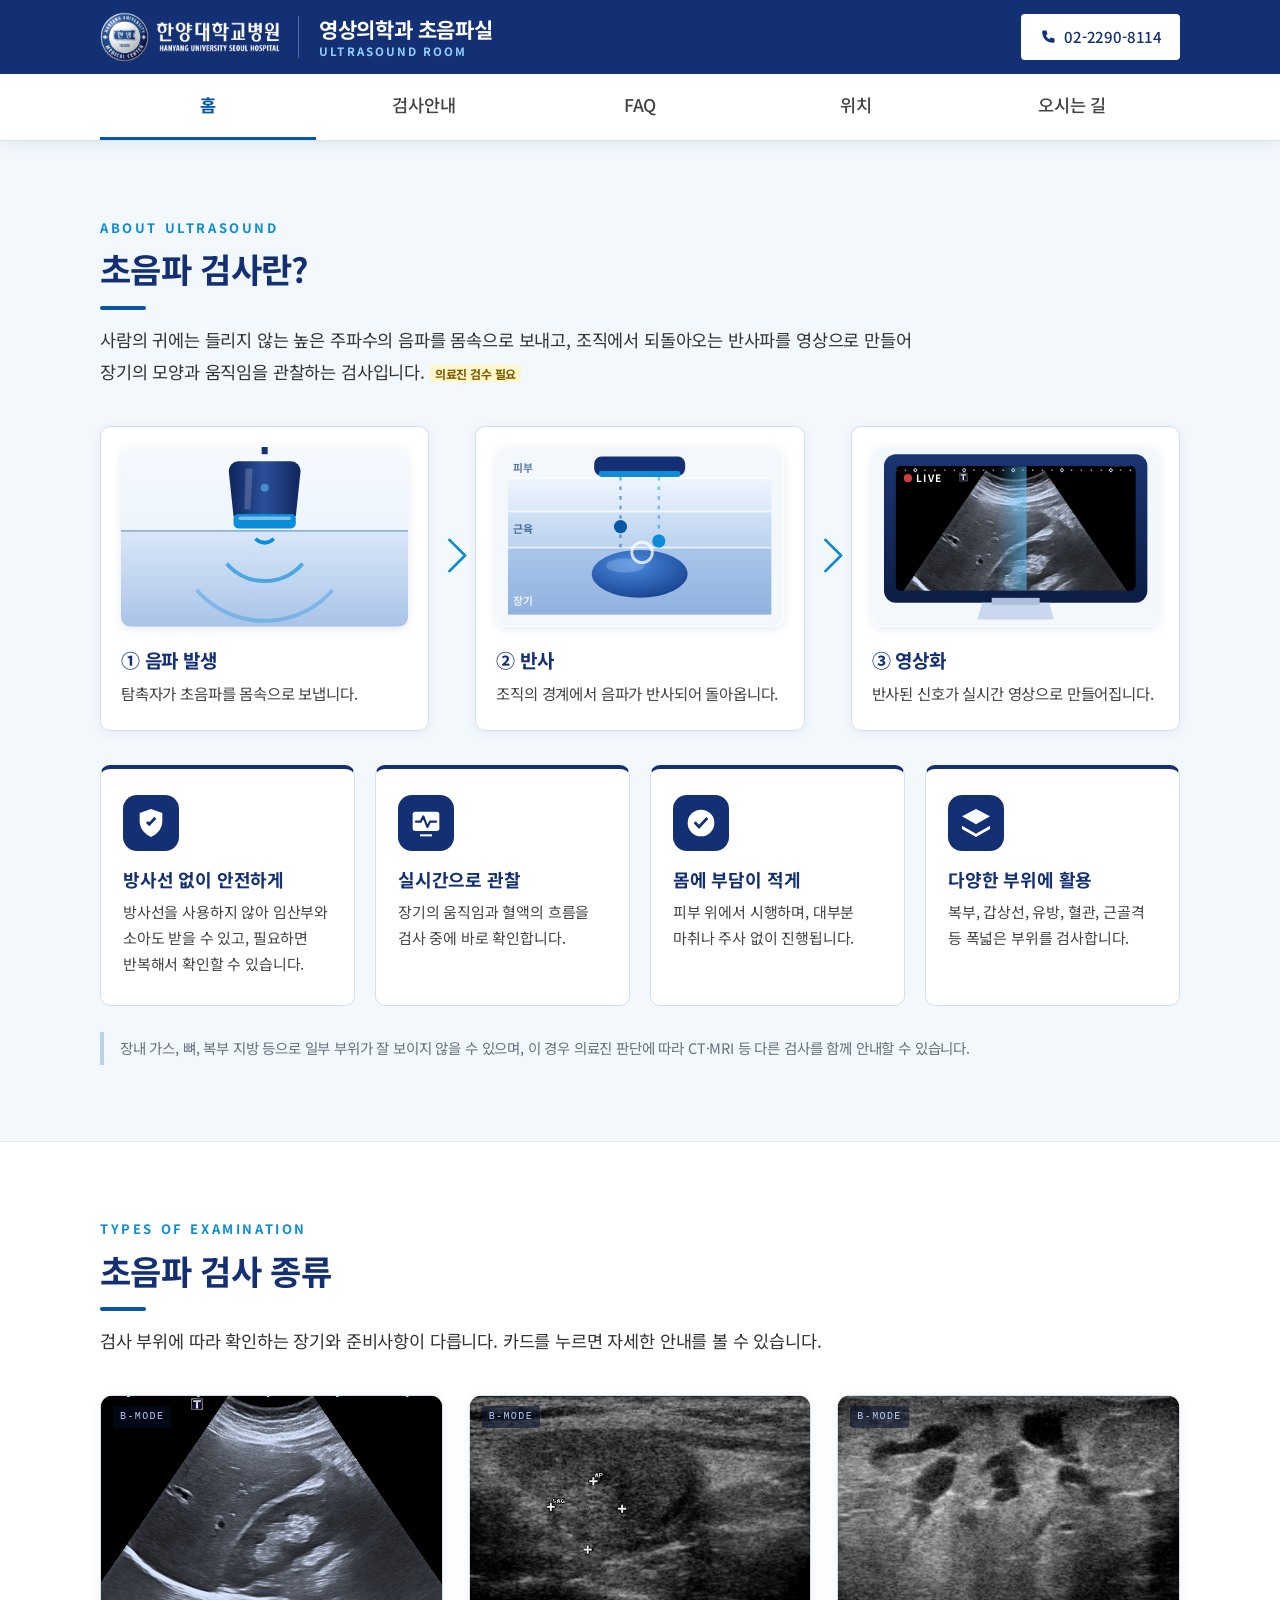
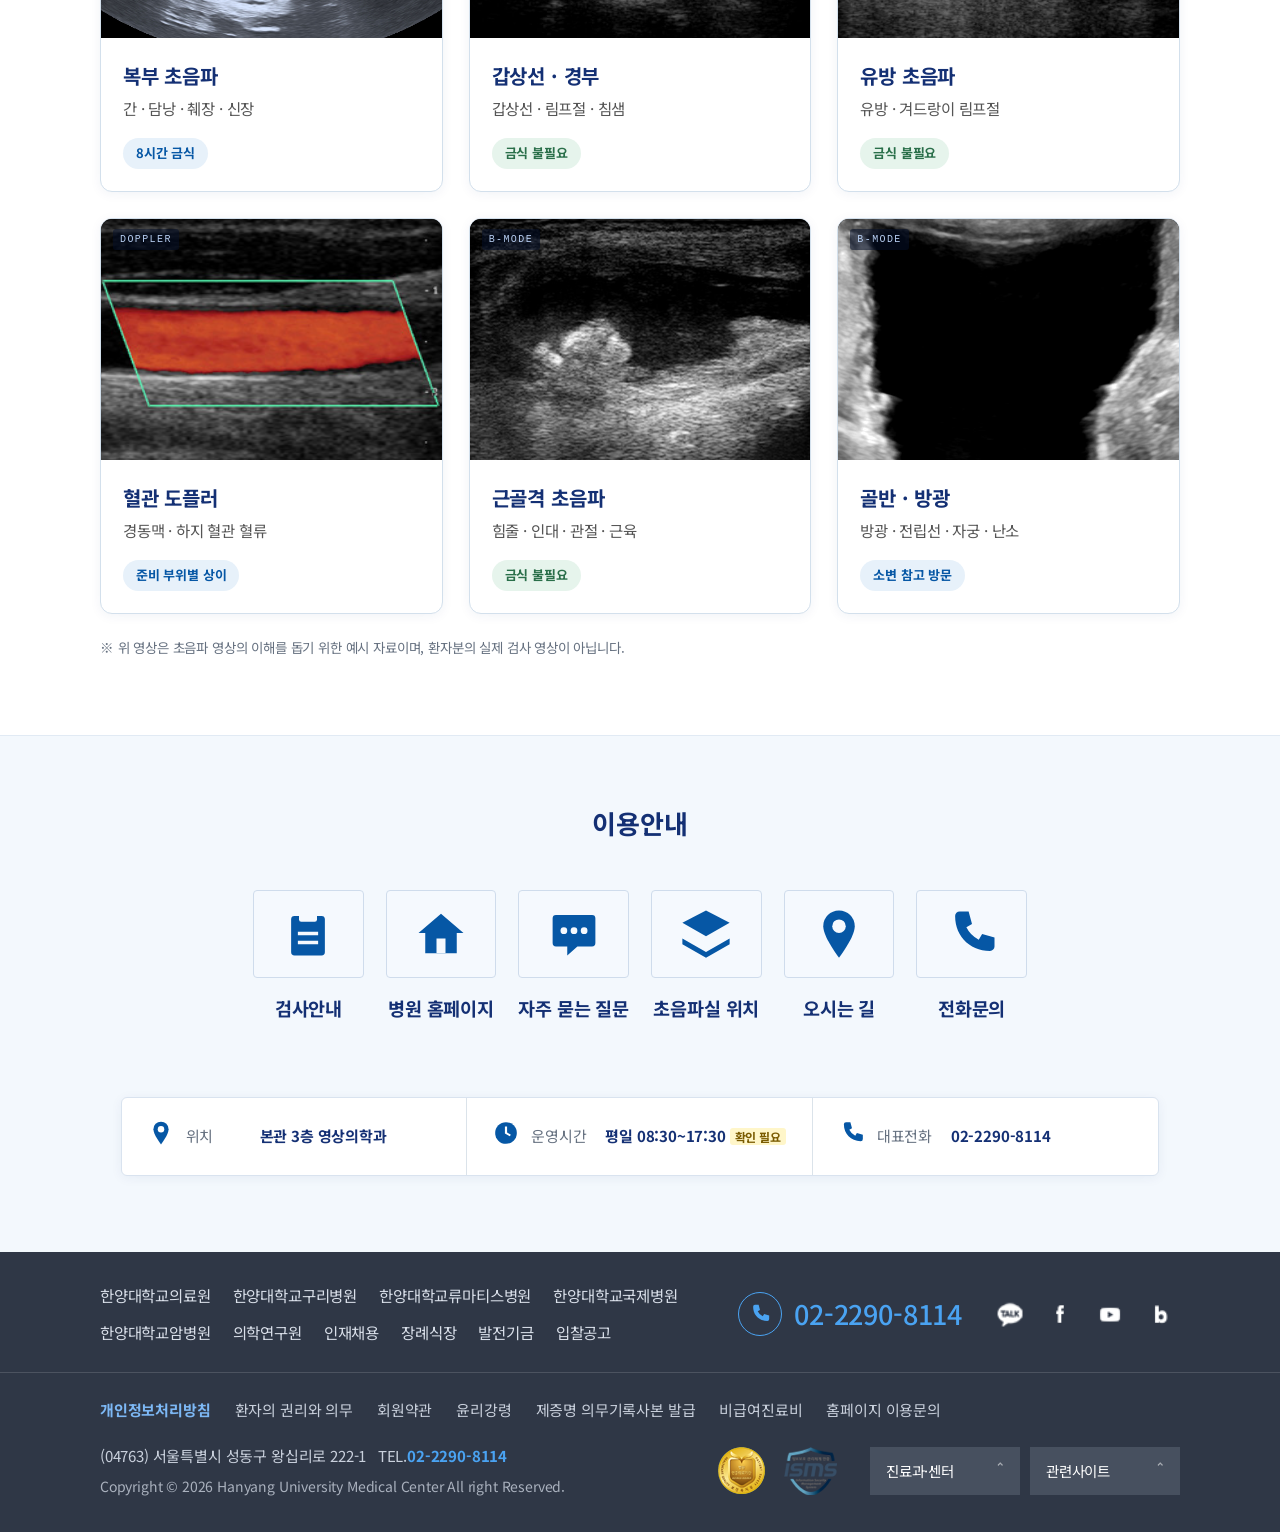
==== commit 925e1be0: "Update site to v33 (part popups, reorder, clearer prep labels, remove credits block) Co-Authored-By:" ====
--- a/index.html
+++ b/index.html
@@ -139,43 +139,33 @@
     </header>
 
     <div class="types-grid">
-      <a class="tcard" href="exam/">
+      <a class="tcard" href="exam/" data-part="e-abd">
         <div class="timg" role="img" aria-label="복부(간·신장) 초음파 영상" style="background-image:url(img/us/abdomen.jpg);background-size:150% auto;background-position:50% 34%"><span>B-MODE</span></div>
         <div class="tb"><b>복부 초음파</b><p>간 · 담낭 · 췌장 · 신장</p><span class="chip2">8시간 금식</span></div>
       </a>
-      <a class="tcard" href="exam/">
+      <a class="tcard" href="exam/" data-part="e-thy">
         <div class="timg" role="img" aria-label="갑상선 초음파 영상" style="background-image:url(img/us/thyroid.jpg);background-size:147% auto;background-position:80% 37%"><span>B-MODE</span></div>
-        <div class="tb"><b>갑상선 · 경부</b><p>갑상선 · 림프절 · 침샘</p><span class="chip2 ok">준비 없음</span></div>
-      </a>
-      <a class="tcard" href="exam/">
+        <div class="tb"><b>갑상선 · 경부</b><p>갑상선 · 림프절 · 침샘</p><span class="chip2 ok">금식 불필요</span></div>
+      </a>
+      <a class="tcard" href="exam/" data-part="e-brs">
         <div class="timg" role="img" aria-label="유방 초음파 영상" style="background-image:url(img/us/breast.jpg);background-size:119% auto;background-position:52% 55%"><span>B-MODE</span></div>
-        <div class="tb"><b>유방 초음파</b><p>유방 · 겨드랑이 림프절</p><span class="chip2 ok">준비 없음</span></div>
-      </a>
-      <a class="tcard" href="exam/">
+        <div class="tb"><b>유방 초음파</b><p>유방 · 겨드랑이 림프절</p><span class="chip2 ok">금식 불필요</span></div>
+      </a>
+      <a class="tcard" href="exam/" data-part="e-vas">
         <div class="timg" role="img" aria-label="혈관 컬러 도플러 초음파 영상" style="background-image:url(img/us/doppler.jpg);background-size:153% auto;background-position:71% 63%"><span>DOPPLER</span></div>
-        <div class="tb"><b>혈관 도플러</b><p>경동맥 · 하지 혈관 혈류</p><span class="chip2">부위별 상이</span></div>
-      </a>
-      <a class="tcard" href="exam/">
+        <div class="tb"><b>혈관 도플러</b><p>경동맥 · 하지 혈관 혈류</p><span class="chip2">준비 부위별 상이</span></div>
+      </a>
+      <a class="tcard" href="exam/" data-part="e-msk">
         <div class="timg" role="img" aria-label="근골격(무릎) 초음파 영상" style="background-image:url(img/us/msk.jpg);background-size:119% auto;background-position:52% 46%"><span>B-MODE</span></div>
-        <div class="tb"><b>근골격 초음파</b><p>힘줄 · 인대 · 관절 · 근육</p><span class="chip2 ok">준비 없음</span></div>
-      </a>
-      <a class="tcard" href="exam/">
+        <div class="tb"><b>근골격 초음파</b><p>힘줄 · 인대 · 관절 · 근육</p><span class="chip2 ok">금식 불필요</span></div>
+      </a>
+      <a class="tcard" href="exam/" data-part="e-pel">
         <div class="timg" role="img" aria-label="방광 초음파 영상" style="background-image:url(img/us/pelvis.jpg);background-size:141% auto;background-position:57% 44%"><span>B-MODE</span></div>
-        <div class="tb"><b>골반 · 방광</b><p>방광 · 전립선 · 자궁 · 난소</p><span class="chip2">방광 채우기</span></div>
+        <div class="tb"><b>골반 · 방광</b><p>방광 · 전립선 · 자궁 · 난소</p><span class="chip2">소변 참고 방문</span></div>
       </a>
     </div>
 
     <p class="types-note">※ 위 영상은 초음파 영상의 이해를 돕기 위한 예시 자료이며, 환자분의 실제 검사 영상이 아닙니다.</p>
-    <details class="credits">
-      <summary>이미지 출처 · 라이선스</summary>
-      <ul>
-        <li>복부: Ptrump16, <a href="https://creativecommons.org/licenses/by-sa/4.0/" target="_blank" rel="noopener">CC BY-SA 4.0</a>, Wikimedia Commons</li>
-        <li>갑상선 · 유방 · 근골격(무릎): Nevit Dilmen, <a href="https://creativecommons.org/licenses/by-sa/3.0/" target="_blank" rel="noopener">CC BY-SA 3.0</a>, Wikimedia Commons</li>
-        <li>혈관 도플러: Drickey (English Wikipedia), <a href="https://creativecommons.org/licenses/by-sa/2.5/" target="_blank" rel="noopener">CC BY-SA 2.5</a>, Wikimedia Commons</li>
-        <li>방광: Mikael Häggström, <a href="https://creativecommons.org/publicdomain/zero/1.0/" target="_blank" rel="noopener">CC0</a>, Wikimedia Commons</li>
-        <li>원본에서 필요한 부분만 확대·잘라서 사용했습니다.</li>
-      </ul>
-    </details>
   </div>
 </section>
 
@@ -199,5 +189,48 @@
 </section>
 
 <script src="assets/site.js"></script>
+
+<!-- 검사 부위별 안내 팝업 (검사안내 페이지의 내용을 불러와 표시) -->
+<div class="pop" id="pop" hidden>
+  <div class="pop-bg" data-close></div>
+  <div class="pop-box" role="dialog" aria-modal="true" aria-labelledby="pop-t">
+    <button class="pop-x" type="button" data-close aria-label="닫기">&times;</button>
+    <div class="pop-head">
+      <div class="pop-thumb" id="pop-thumb" role="img" aria-hidden="true"></div>
+      <div><span class="pop-eyebrow">검사 부위별 안내</span><h3 id="pop-t"></h3><span class="chip2" id="pop-chip"></span></div>
+    </div>
+    <div class="pop-c" id="pop-c"></div>
+    <div class="pop-foot"><span class="tbc">의료진 검수 필요</span><a class="btn p" href="exam/">검사안내 전체 보기</a></div>
+  </div>
+</div>
+<script>
+(function(){
+  var pop=document.getElementById('pop'),body=document.getElementById('pop-c'),last=null,cache=null;
+  function load(){
+    if(!cache){cache=fetch('exam/').then(function(r){if(!r.ok)throw new Error('x');return r.text();}).then(function(t){return new DOMParser().parseFromString(t,'text/html');});}
+    return cache;
+  }
+  function close(){pop.hidden=true;document.body.classList.remove('pop-open');if(last)last.focus();}
+  function open(card){
+    var id=card.getAttribute('data-part');last=card;
+    load().then(function(doc){
+      var panel=doc.getElementById(id);if(!panel)throw new Error('x');
+      var t=card.querySelector('.tb b').textContent,chip=card.querySelector('.chip2');
+      document.getElementById('pop-t').textContent=t;
+      var c=document.getElementById('pop-chip');c.textContent=chip.textContent;c.className=chip.className;
+      var th=document.getElementById('pop-thumb'),im=card.querySelector('.timg');
+      th.style.cssText=im.getAttribute('style');
+      body.innerHTML=panel.innerHTML;
+      window.hydrate(body);
+      pop.hidden=false;document.body.classList.add('pop-open');
+      pop.querySelector('.pop-box').scrollTop=0;
+      pop.querySelector('.pop-x').focus();
+    }).catch(function(){location.href='exam/';});
+  }
+  [].forEach.call(document.querySelectorAll('.tcard'),function(a){a.addEventListener('click',function(e){e.preventDefault();open(a);});});
+  [].forEach.call(pop.querySelectorAll('[data-close]'),function(b){b.addEventListener('click',close);});
+  document.addEventListener('keydown',function(e){if(e.key==='Escape'&&!pop.hidden)close();});
+})();
+</script>
 </body>
 </html>
--- a/assets/style.css
+++ b/assets/style.css
@@ -802,3 +802,45 @@
 }
 @media(prefers-reduced-motion:reduce){.flow svg *{animation:none}}
 body[data-page=exam] main>.sec-h:first-child{margin-top:0}
+
+/* ===== v33: 홈 순서(이용안내→위치정보), 팝업, 칩 문구 ===== */
+.band .wrap{display:flex;flex-direction:column}
+.band-h{order:1}
+.tiles{order:2}
+.infocard{order:3;margin:48px 0 0}
+body.pop-open{overflow:hidden}
+.pop[hidden]{display:none}
+.pop{position:fixed;inset:0;z-index:60;display:grid;place-items:center;padding:20px}
+.pop-bg{position:absolute;inset:0;background:rgba(9,20,48,.62);backdrop-filter:blur(2px)}
+.pop-box{position:relative;width:min(980px,100%);max-height:92vh;overflow:auto;background:#fff;border-radius:14px;box-shadow:0 24px 60px rgba(0,0,0,.35);padding:0 0 22px;animation:popin .22s ease}
+@keyframes popin{from{opacity:0;transform:translateY(14px) scale(.98)}to{opacity:1;transform:none}}
+.pop-x{position:absolute;right:14px;top:12px;z-index:2;width:40px;height:40px;border:0;border-radius:50%;background:rgba(255,255,255,.95);color:var(--navy);font-size:26px;line-height:1;cursor:pointer;box-shadow:0 2px 8px rgba(0,0,0,.2)}
+.pop-head{display:flex;align-items:center;gap:22px;padding:26px 30px 22px;background:linear-gradient(100deg,#eaf3fc,#f7fbff);border-bottom:1px solid #d9e6f3}
+.pop-thumb{flex:none;width:160px;aspect-ratio:240/170;border-radius:8px;background-color:#000;background-repeat:no-repeat;box-shadow:0 4px 14px rgba(20,48,116,.25)}
+.pop-eyebrow{display:block;font-size:12px;font-weight:700;letter-spacing:.16em;color:#0b8dd9;margin-bottom:2px}
+.pop-head h3{font-size:28px;color:var(--navy);margin:0 0 8px;letter-spacing:-.02em}
+.pop-c{padding:24px 30px 4px}
+.pop-c .ex-sum{margin-bottom:20px}
+.pop-c .grid{align-items:stretch!important;gap:16px}
+.pop-c .grid>.card{--hd:#143074;padding:0;overflow:hidden;border-color:#d3e0ec;box-shadow:none}
+.pop-c .card h3{margin:0;padding:13px 20px;background:var(--hd);color:#fff;font-size:17px;gap:10px}
+.pop-c .card h3 .ic{font-size:22px;color:#fff;--acc:var(--hd)}
+.pop-c .card>p,.pop-c .card>ul,.pop-c .card>ol{margin:16px 20px 20px}
+.pop-c .card ul{list-style:none;padding:0}
+.pop-c .card ul li{position:relative;padding-left:22px;margin:8px 0}
+.pop-c .card ul li::before{content:"";position:absolute;left:2px;top:.62em;width:8px;height:8px;border-radius:50%;background:var(--hd)}
+.pop-c .card .ol li::before{background:var(--hd)}
+.pop-c .notice{margin-top:16px;padding:16px 20px}
+.pop-foot{display:flex;align-items:center;justify-content:space-between;gap:14px;padding:14px 30px 0}
+@media(max-width:640px){
+  .pop{padding:0;align-items:end}
+  .pop-box{width:100%;max-height:94vh;border-radius:16px 16px 0 0;padding-bottom:calc(16px + env(safe-area-inset-bottom))}
+  .pop-head{padding:20px 18px 16px;gap:14px}
+  .pop-thumb{width:96px}
+  .pop-head h3{font-size:21px;margin-bottom:6px}
+  .pop-c{padding:16px 16px 0}
+  .pop-c .ex-sum{padding:16px}
+  .pop-foot{padding:12px 18px 0;flex-wrap:wrap}
+  .pop-x{right:10px;top:10px;width:36px;height:36px}
+  .infocard{margin-top:32px}
+}
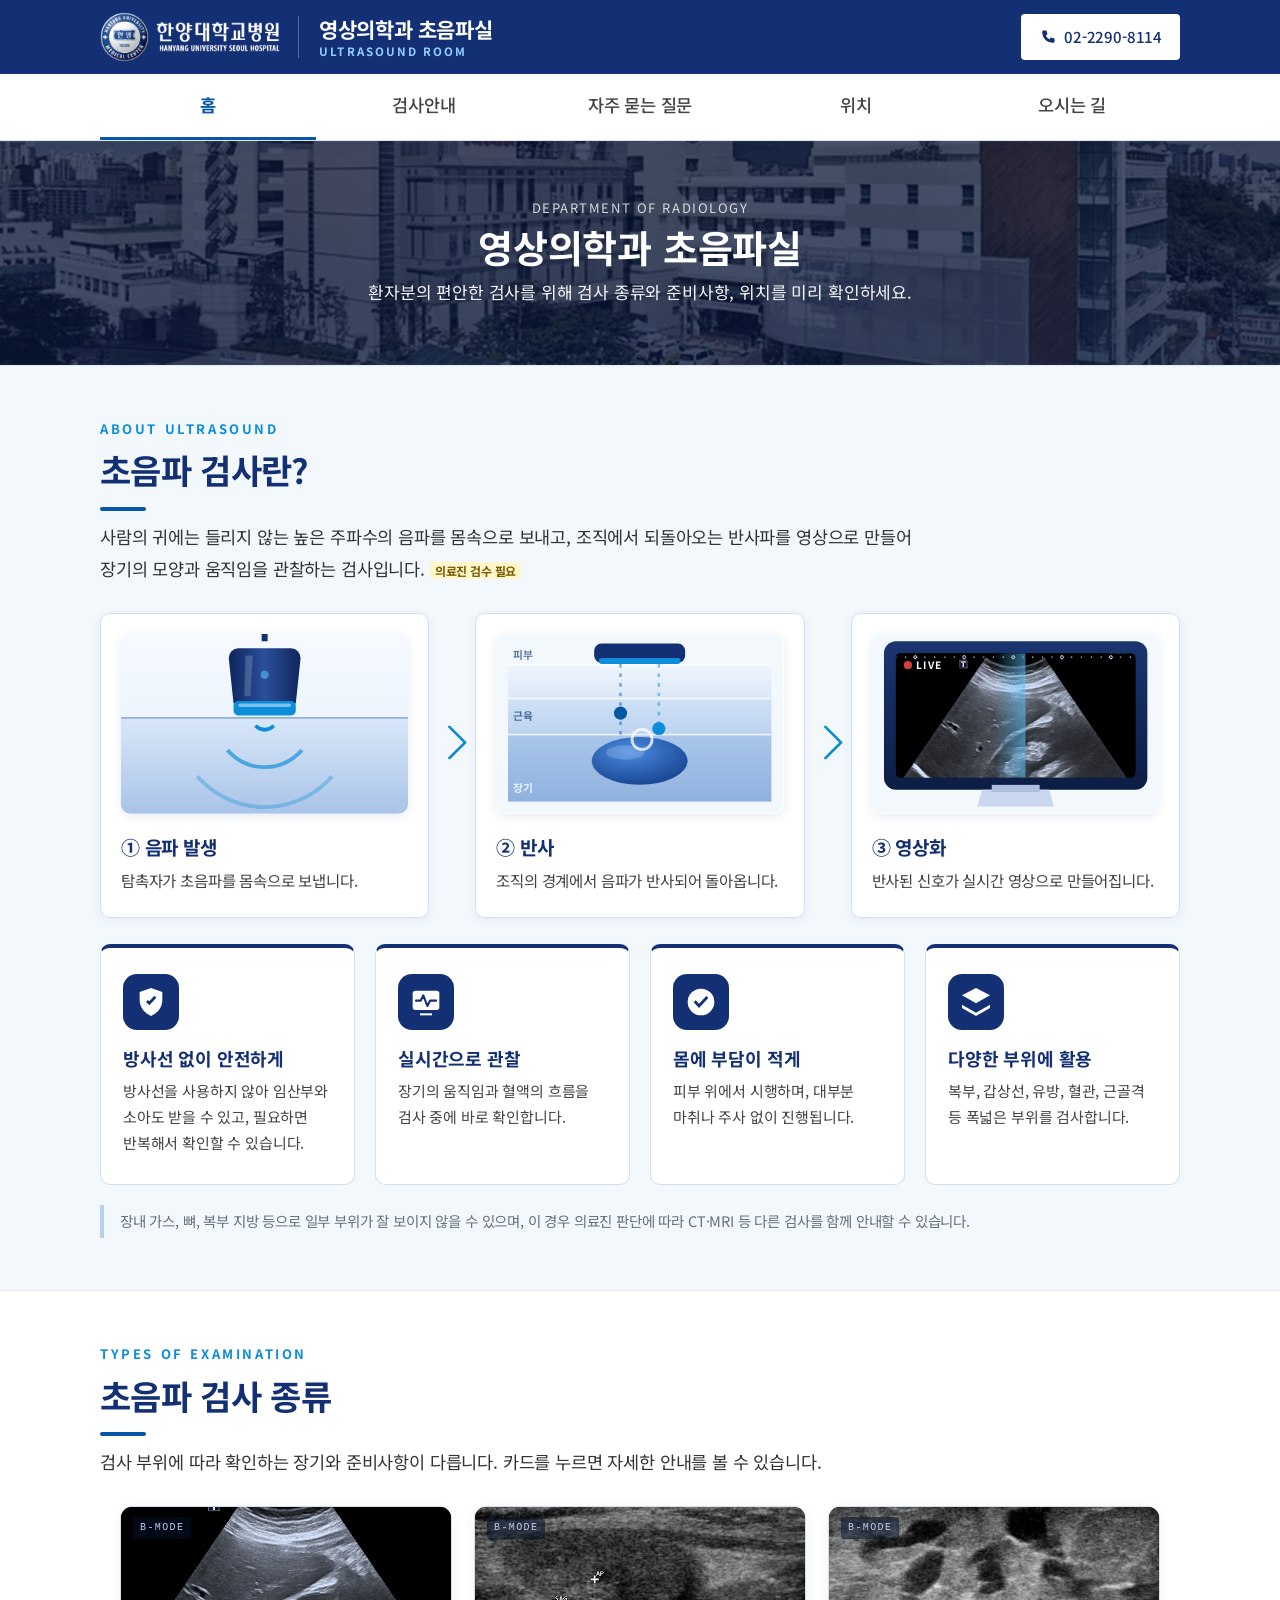
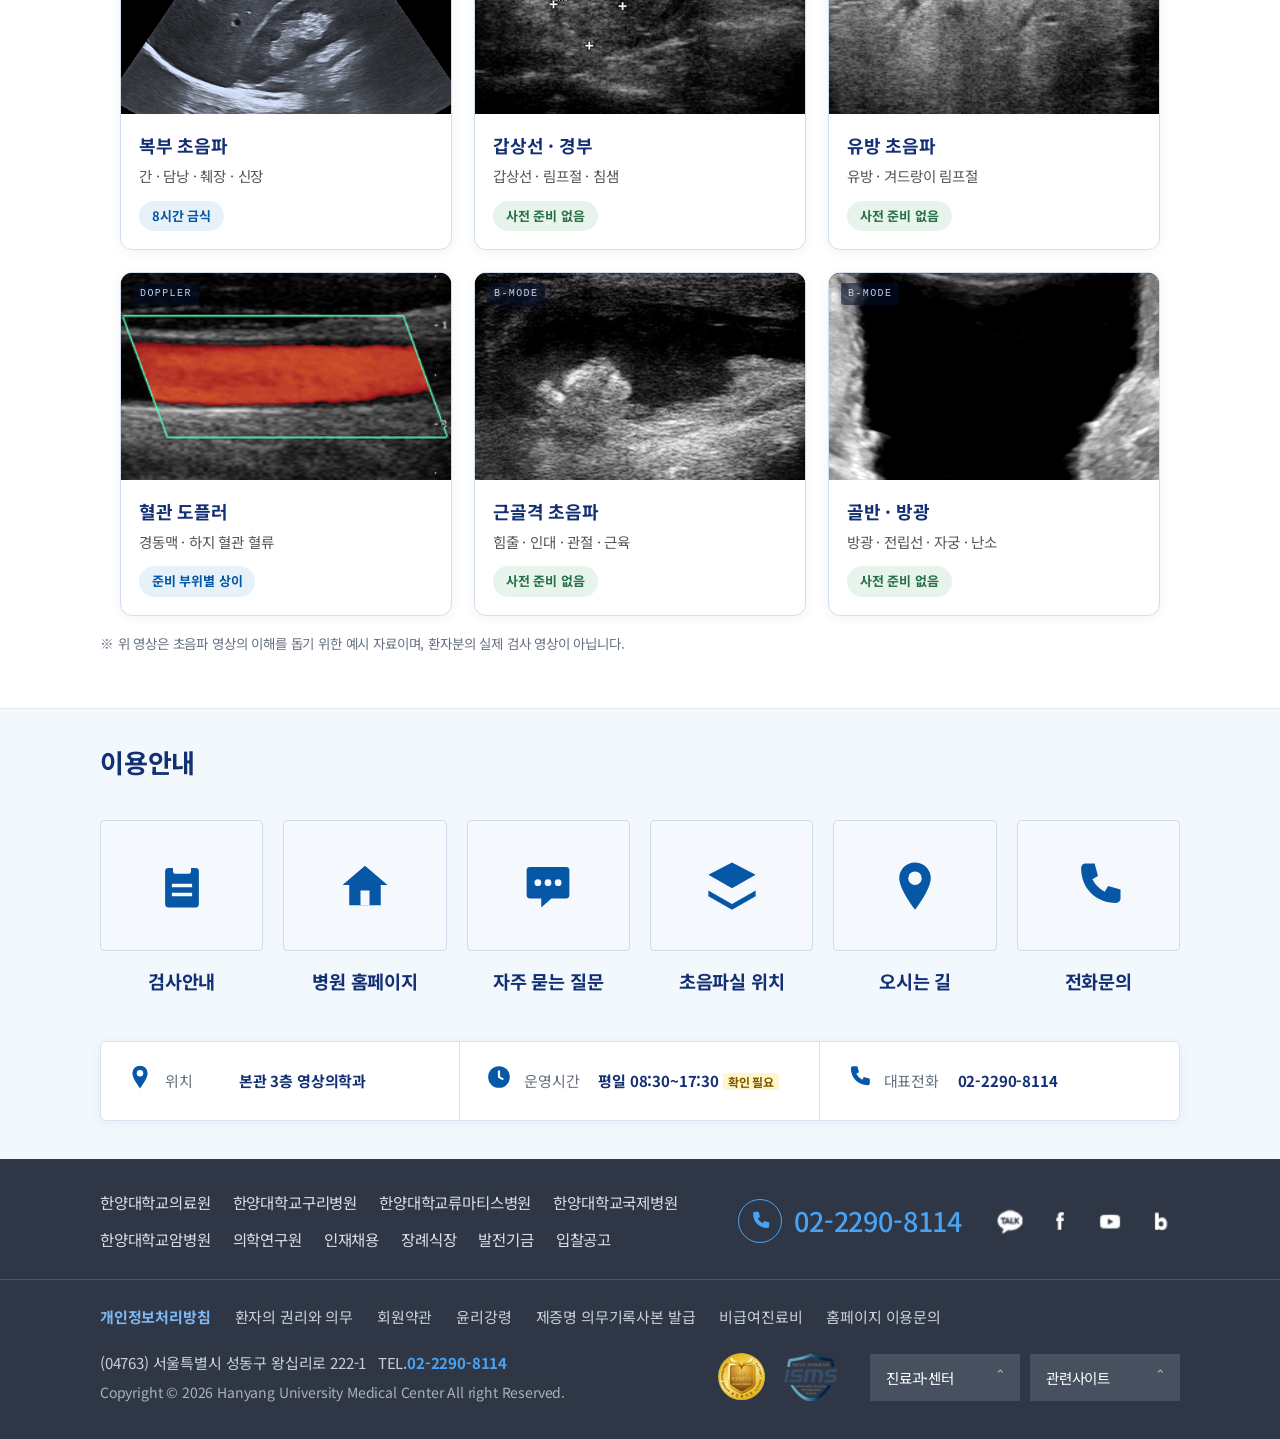
==== commit 4170d6db: "v35: hero photo, smaller cards, location marker, faster font loading Co-Authored-By: Claude Sonnet 5" ====
--- a/index.html
+++ b/index.html
@@ -5,9 +5,15 @@
 <meta name="viewport" content="width=device-width,initial-scale=1,viewport-fit=cover">
 <title>초음파실 안내 | 한양대학교병원 영상의학과</title>
 <meta name="description" content="한양대학교병원 영상의학과 초음파실 검사 안내, 초음파 검사란, 검사 종류, 위치, 오시는 길">
-<link rel="stylesheet" href="assets/style.css">
+<link rel="preconnect" href="https://fonts.googleapis.com"><link rel="preconnect" href="https://fonts.gstatic.com" crossorigin><link rel="stylesheet" href="https://fonts.googleapis.com/css2?family=Noto+Sans+KR:wght@400;500;700&display=swap"><link rel="stylesheet" href="assets/style.css">
 </head>
 <body data-page="home" data-root="">
+
+<section class="hero">
+  <p class="eyebrow">Department of Radiology</p>
+  <h1>영상의학과 초음파실</h1>
+  <p class="d">환자분의 편안한 검사를 위해 검사 종류와 준비사항, 위치를 미리 확인하세요.</p>
+</section>
 
 <!-- 초음파 검사란? -->
 <section class="sec tint" id="about">
@@ -145,11 +151,11 @@
       </a>
       <a class="tcard" href="exam/" data-part="e-thy">
         <div class="timg" role="img" aria-label="갑상선 초음파 영상" style="background-image:url(img/us/thyroid.jpg);background-size:147% auto;background-position:80% 37%"><span>B-MODE</span></div>
-        <div class="tb"><b>갑상선 · 경부</b><p>갑상선 · 림프절 · 침샘</p><span class="chip2 ok">금식 불필요</span></div>
+        <div class="tb"><b>갑상선 · 경부</b><p>갑상선 · 림프절 · 침샘</p><span class="chip2 ok">사전 준비 없음</span></div>
       </a>
       <a class="tcard" href="exam/" data-part="e-brs">
         <div class="timg" role="img" aria-label="유방 초음파 영상" style="background-image:url(img/us/breast.jpg);background-size:119% auto;background-position:52% 55%"><span>B-MODE</span></div>
-        <div class="tb"><b>유방 초음파</b><p>유방 · 겨드랑이 림프절</p><span class="chip2 ok">금식 불필요</span></div>
+        <div class="tb"><b>유방 초음파</b><p>유방 · 겨드랑이 림프절</p><span class="chip2 ok">사전 준비 없음</span></div>
       </a>
       <a class="tcard" href="exam/" data-part="e-vas">
         <div class="timg" role="img" aria-label="혈관 컬러 도플러 초음파 영상" style="background-image:url(img/us/doppler.jpg);background-size:153% auto;background-position:71% 63%"><span>DOPPLER</span></div>
@@ -157,11 +163,11 @@
       </a>
       <a class="tcard" href="exam/" data-part="e-msk">
         <div class="timg" role="img" aria-label="근골격(무릎) 초음파 영상" style="background-image:url(img/us/msk.jpg);background-size:119% auto;background-position:52% 46%"><span>B-MODE</span></div>
-        <div class="tb"><b>근골격 초음파</b><p>힘줄 · 인대 · 관절 · 근육</p><span class="chip2 ok">금식 불필요</span></div>
+        <div class="tb"><b>근골격 초음파</b><p>힘줄 · 인대 · 관절 · 근육</p><span class="chip2 ok">사전 준비 없음</span></div>
       </a>
       <a class="tcard" href="exam/" data-part="e-pel">
         <div class="timg" role="img" aria-label="방광 초음파 영상" style="background-image:url(img/us/pelvis.jpg);background-size:141% auto;background-position:57% 44%"><span>B-MODE</span></div>
-        <div class="tb"><b>골반 · 방광</b><p>방광 · 전립선 · 자궁 · 난소</p><span class="chip2">소변 참고 방문</span></div>
+        <div class="tb"><b>골반 · 방광</b><p>방광 · 전립선 · 자궁 · 난소</p><span class="chip2 ok">사전 준비 없음</span></div>
       </a>
     </div>
 
--- a/assets/style.css
+++ b/assets/style.css
@@ -1,4 +1,3 @@
-@import url('https://fonts.googleapis.com/css2?family=Noto+Sans+KR:wght@400;500;700&display=swap');
 :root{
   --navy:#143074; --blue:#0657a5; --sky:#0b8dd9; --bg:#f3f8fb; --line:#dbe3ea;
   --text:#222; --sub:#667180; --warn:#c8541a; --warnbg:#fff4ec; --acc:#143074;
@@ -844,3 +843,41 @@
   .pop-x{right:10px;top:10px;width:36px;height:36px}
   .infocard{margin-top:32px}
 }
+
+/* ===== v34: 여백 축소, 이용안내 타일 간격, 팝업 배경 ===== */
+.band .wrap{align-items:stretch}
+.band-h{text-align:left}
+.tiles{gap:24px}
+.sec{padding:52px 0}
+.sh{margin-bottom:28px}
+.sh h2{margin-bottom:10px}
+.flow{margin-bottom:26px}
+.about-note{margin-top:20px}
+.types-note{margin-top:16px}
+.band.tint2{padding:44px 0 56px}
+.band-h{margin-bottom:22px}
+.infocard{margin-top:32px}
+.pop-bg{background:rgba(8,18,44,.58);backdrop-filter:blur(6px) brightness(.88);-webkit-backdrop-filter:blur(6px) brightness(.88)}
+@media(max-width:900px){.tiles{gap:16px}}
+@media(max-width:640px){
+  .sec{padding:34px 0}
+  .sh{margin-bottom:20px}
+  .band.tint2{padding:30px 0 36px}
+  .tiles{gap:12px}
+  .infocard{margin-top:24px}
+}
+
+/* ===== v35: 병원 전경 히어로, 카드 축소, 이용안내 여백 ===== */
+.hero{padding:56px 20px 58px;background:linear-gradient(rgba(10,30,80,.45),rgba(10,30,80,.55)),url(../img/hero.jpg) center/cover}
+.hero h1{font-size:38px}
+.types-grid{gap:22px;max-width:1040px;margin-left:auto;margin-right:auto}
+.tcard .tb{padding:16px 18px 18px}
+.tcard .tb b{font-size:18px}
+.tcard .tb p{font-size:14.5px;margin-bottom:10px}
+.tcard .tb::after{right:18px;bottom:20px}
+.timg{aspect-ratio:240/150}
+.band.tint2{padding:30px 0 38px}
+.band-h{margin-bottom:12px}
+.tiles{gap:20px}
+.infocard{margin-top:20px}
+@media(max-width:640px){ .hero{padding:34px 16px 36px} .hero h1{font-size:26px} .types-grid{gap:12px} .band.tint2{padding:24px 0 28px} .band-h{margin-bottom:8px} .infocard{margin-top:16px} }
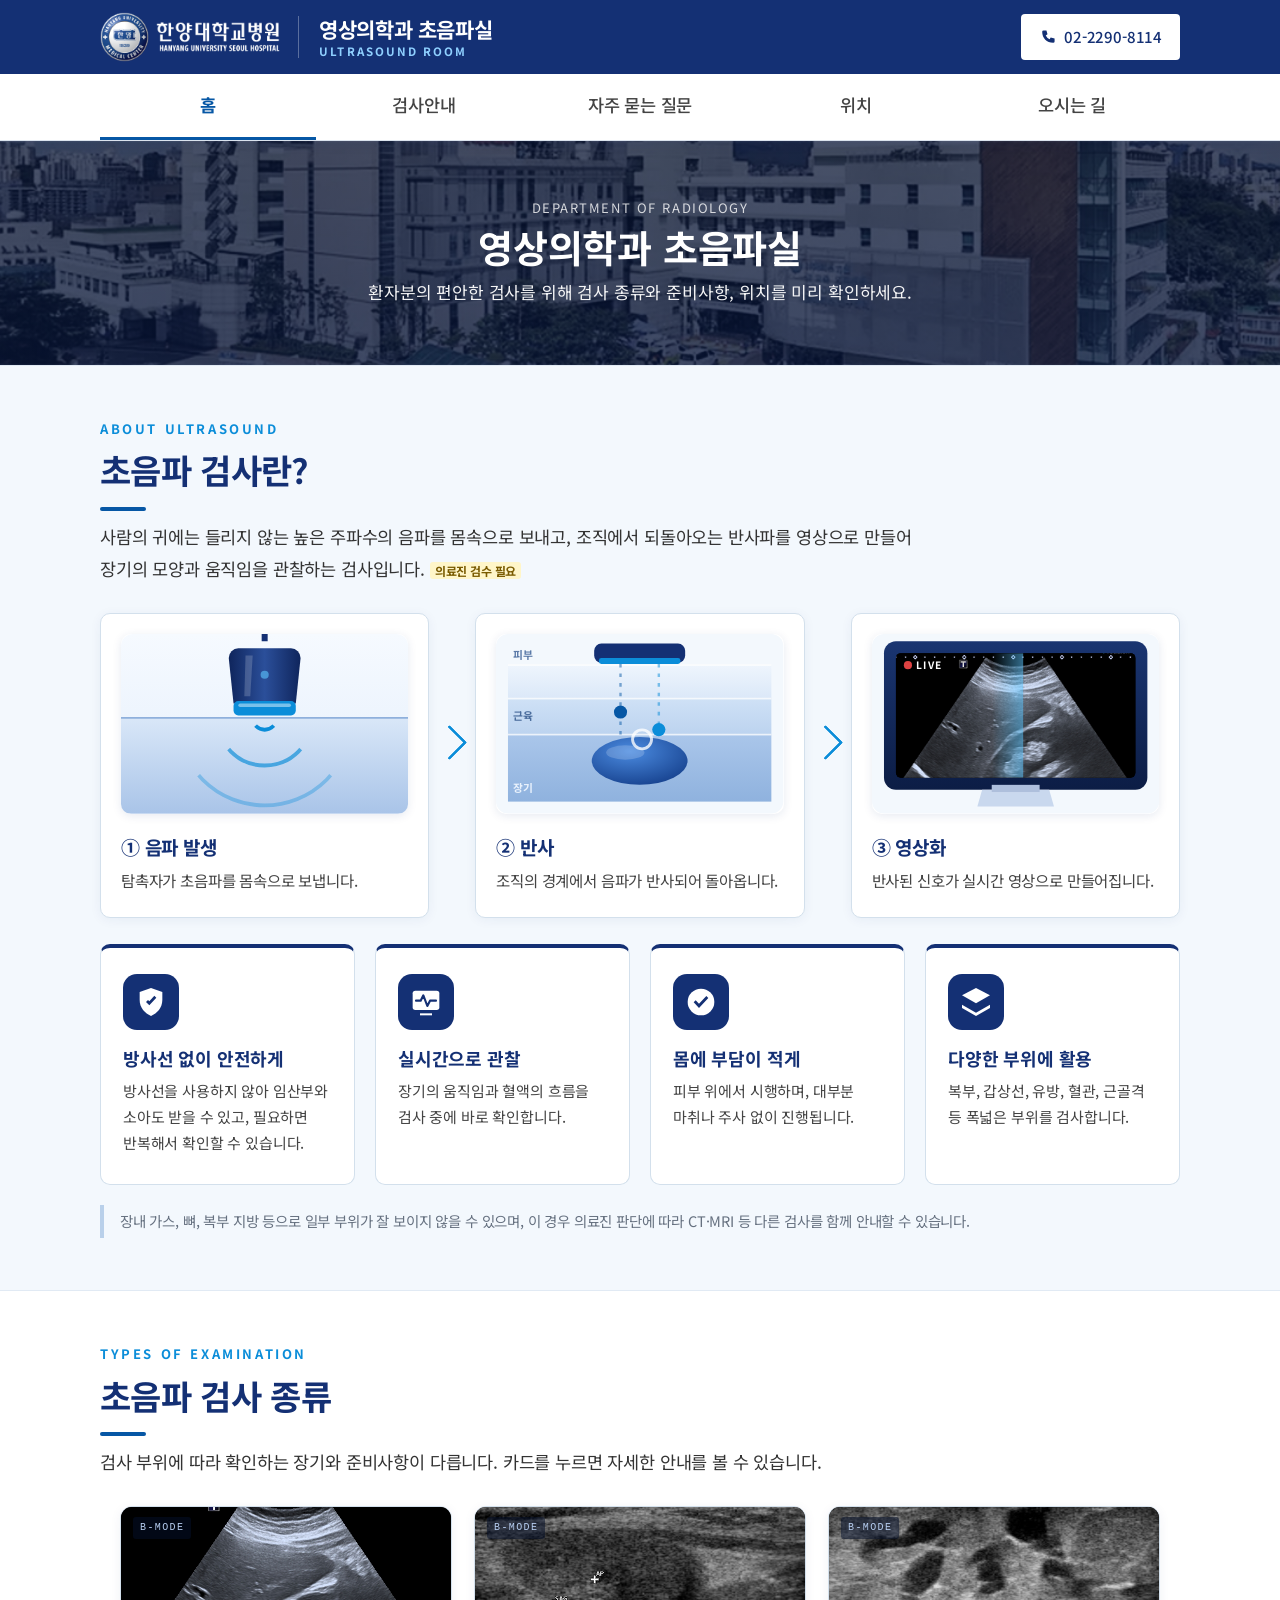
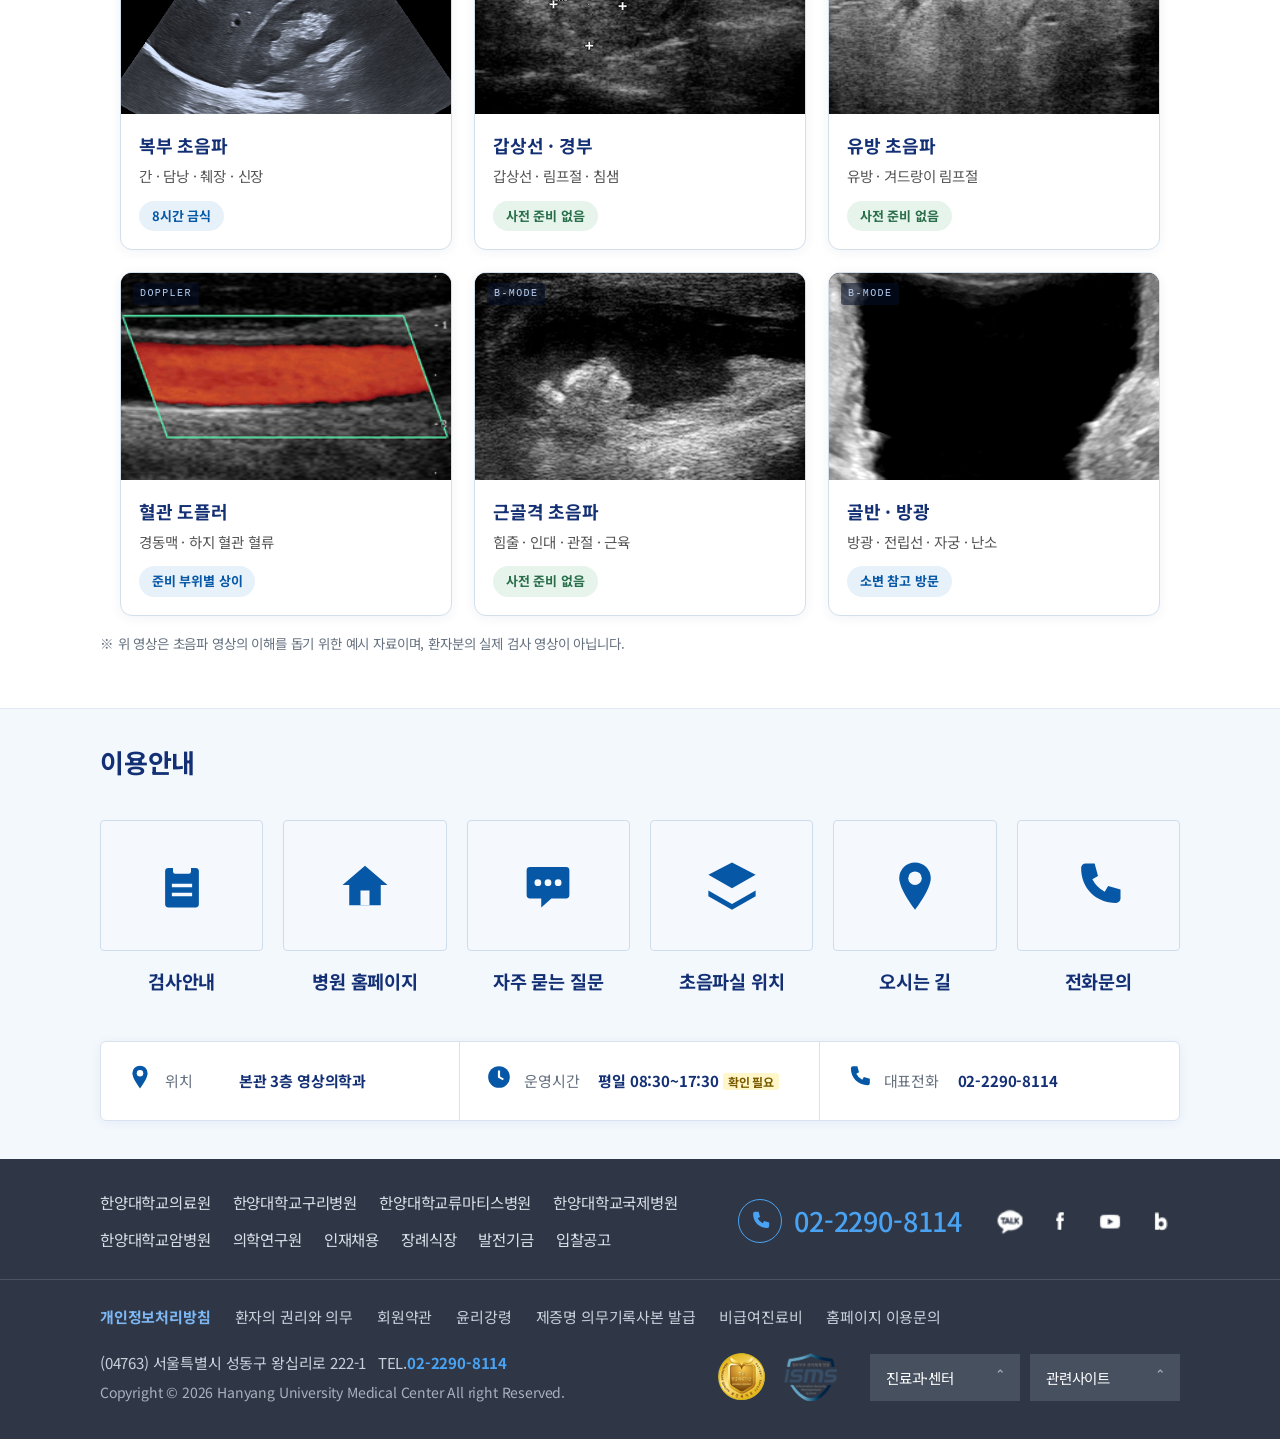
==== commit f7b713b7: "v36: restore pelvis card chip text Co-Authored-By: Claude Sonnet 5.5 <noreply@anthropic.com>" ====
--- a/index.html
+++ b/index.html
@@ -167,7 +167,7 @@
       </a>
       <a class="tcard" href="exam/" data-part="e-pel">
         <div class="timg" role="img" aria-label="방광 초음파 영상" style="background-image:url(img/us/pelvis.jpg);background-size:141% auto;background-position:57% 44%"><span>B-MODE</span></div>
-        <div class="tb"><b>골반 · 방광</b><p>방광 · 전립선 · 자궁 · 난소</p><span class="chip2 ok">사전 준비 없음</span></div>
+        <div class="tb"><b>골반 · 방광</b><p>방광 · 전립선 · 자궁 · 난소</p><span class="chip2">소변 참고 방문</span></div>
       </a>
     </div>
 
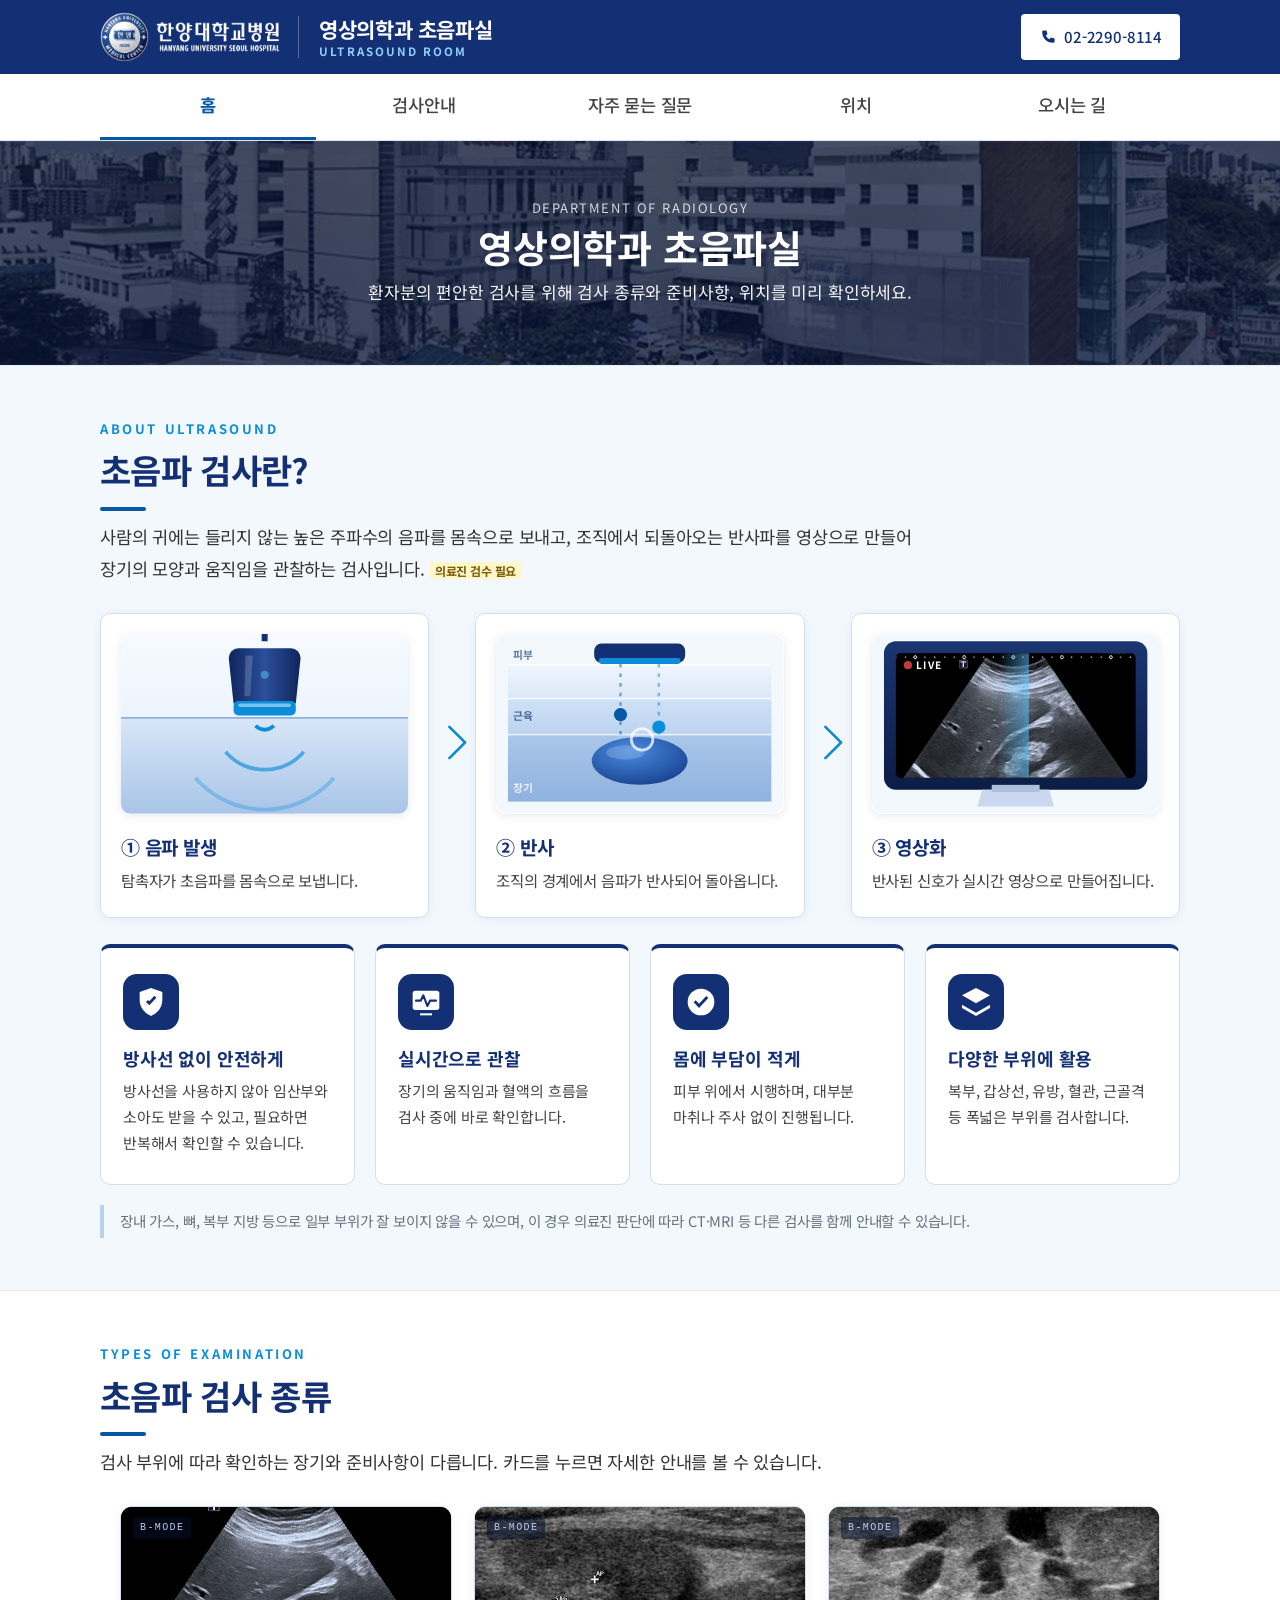
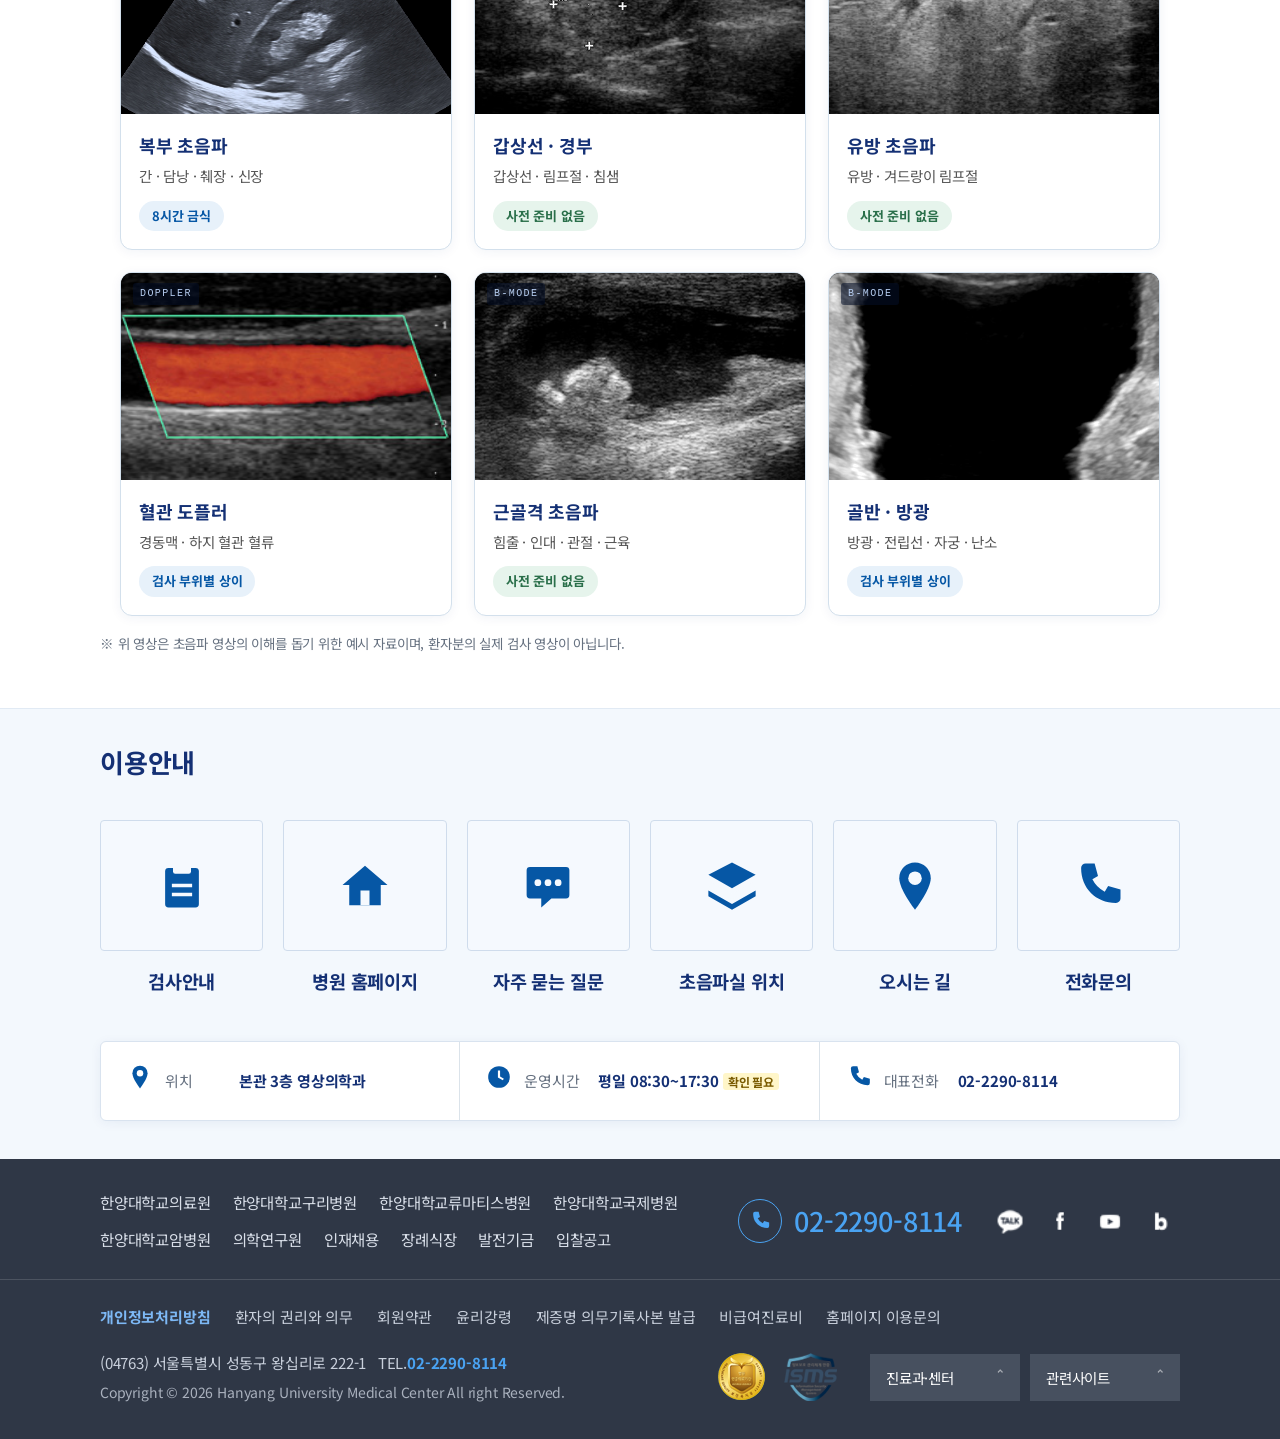
==== commit ca1cd400: "v37: chip text, faq footer boxes Co-Authored-By: Claude Sonnet 5.5 <noreply@anthropic.com>" ====
--- a/index.html
+++ b/index.html
@@ -159,7 +159,7 @@
       </a>
       <a class="tcard" href="exam/" data-part="e-vas">
         <div class="timg" role="img" aria-label="혈관 컬러 도플러 초음파 영상" style="background-image:url(img/us/doppler.jpg);background-size:153% auto;background-position:71% 63%"><span>DOPPLER</span></div>
-        <div class="tb"><b>혈관 도플러</b><p>경동맥 · 하지 혈관 혈류</p><span class="chip2">준비 부위별 상이</span></div>
+        <div class="tb"><b>혈관 도플러</b><p>경동맥 · 하지 혈관 혈류</p><span class="chip2">검사 부위별 상이</span></div>
       </a>
       <a class="tcard" href="exam/" data-part="e-msk">
         <div class="timg" role="img" aria-label="근골격(무릎) 초음파 영상" style="background-image:url(img/us/msk.jpg);background-size:119% auto;background-position:52% 46%"><span>B-MODE</span></div>
@@ -167,7 +167,7 @@
       </a>
       <a class="tcard" href="exam/" data-part="e-pel">
         <div class="timg" role="img" aria-label="방광 초음파 영상" style="background-image:url(img/us/pelvis.jpg);background-size:141% auto;background-position:57% 44%"><span>B-MODE</span></div>
-        <div class="tb"><b>골반 · 방광</b><p>방광 · 전립선 · 자궁 · 난소</p><span class="chip2">소변 참고 방문</span></div>
+        <div class="tb"><b>골반 · 방광</b><p>방광 · 전립선 · 자궁 · 난소</p><span class="chip2">검사 부위별 상이</span></div>
       </a>
     </div>
 
--- a/assets/style.css
+++ b/assets/style.css
@@ -881,3 +881,8 @@
 .tiles{gap:20px}
 .infocard{margin-top:20px}
 @media(max-width:640px){ .hero{padding:34px 16px 36px} .hero h1{font-size:26px} .types-grid{gap:12px} .band.tint2{padding:24px 0 28px} .band-h{margin-bottom:8px} .infocard{margin-top:16px} }
+
+/* ===== v37: 자주 묻는 질문 페이지 푸터 박스를 다른 페이지와 동일하게 ===== */
+body[data-page=faq] .ft .ddm summary{background:#47505f;color:#fff;padding:11px 16px;font-size:14.5px;font-weight:400;gap:10px;align-items:stretch}
+body[data-page=faq] .ft .ddm summary::before{content:none;display:none}
+@media(max-width:640px){body[data-page=faq] .ft .ddm summary{padding:12px 14px;font-size:14px}}
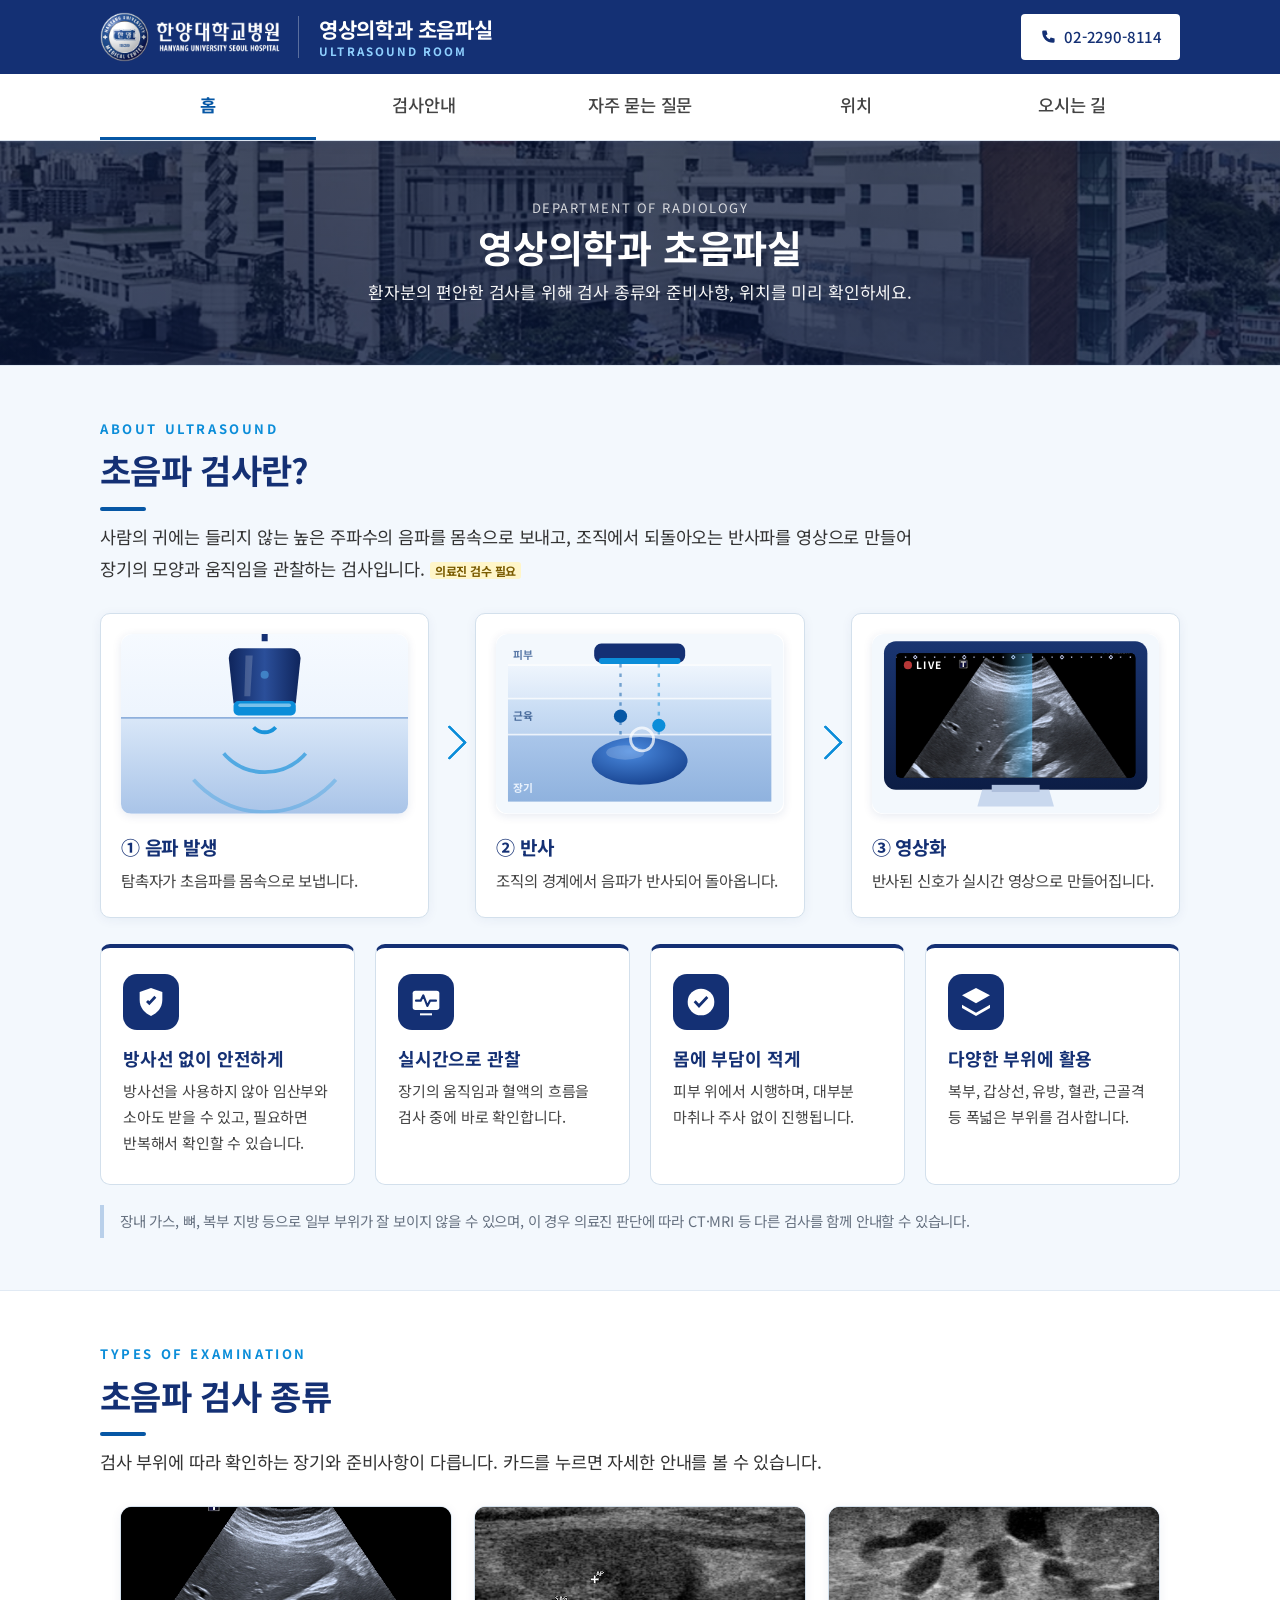
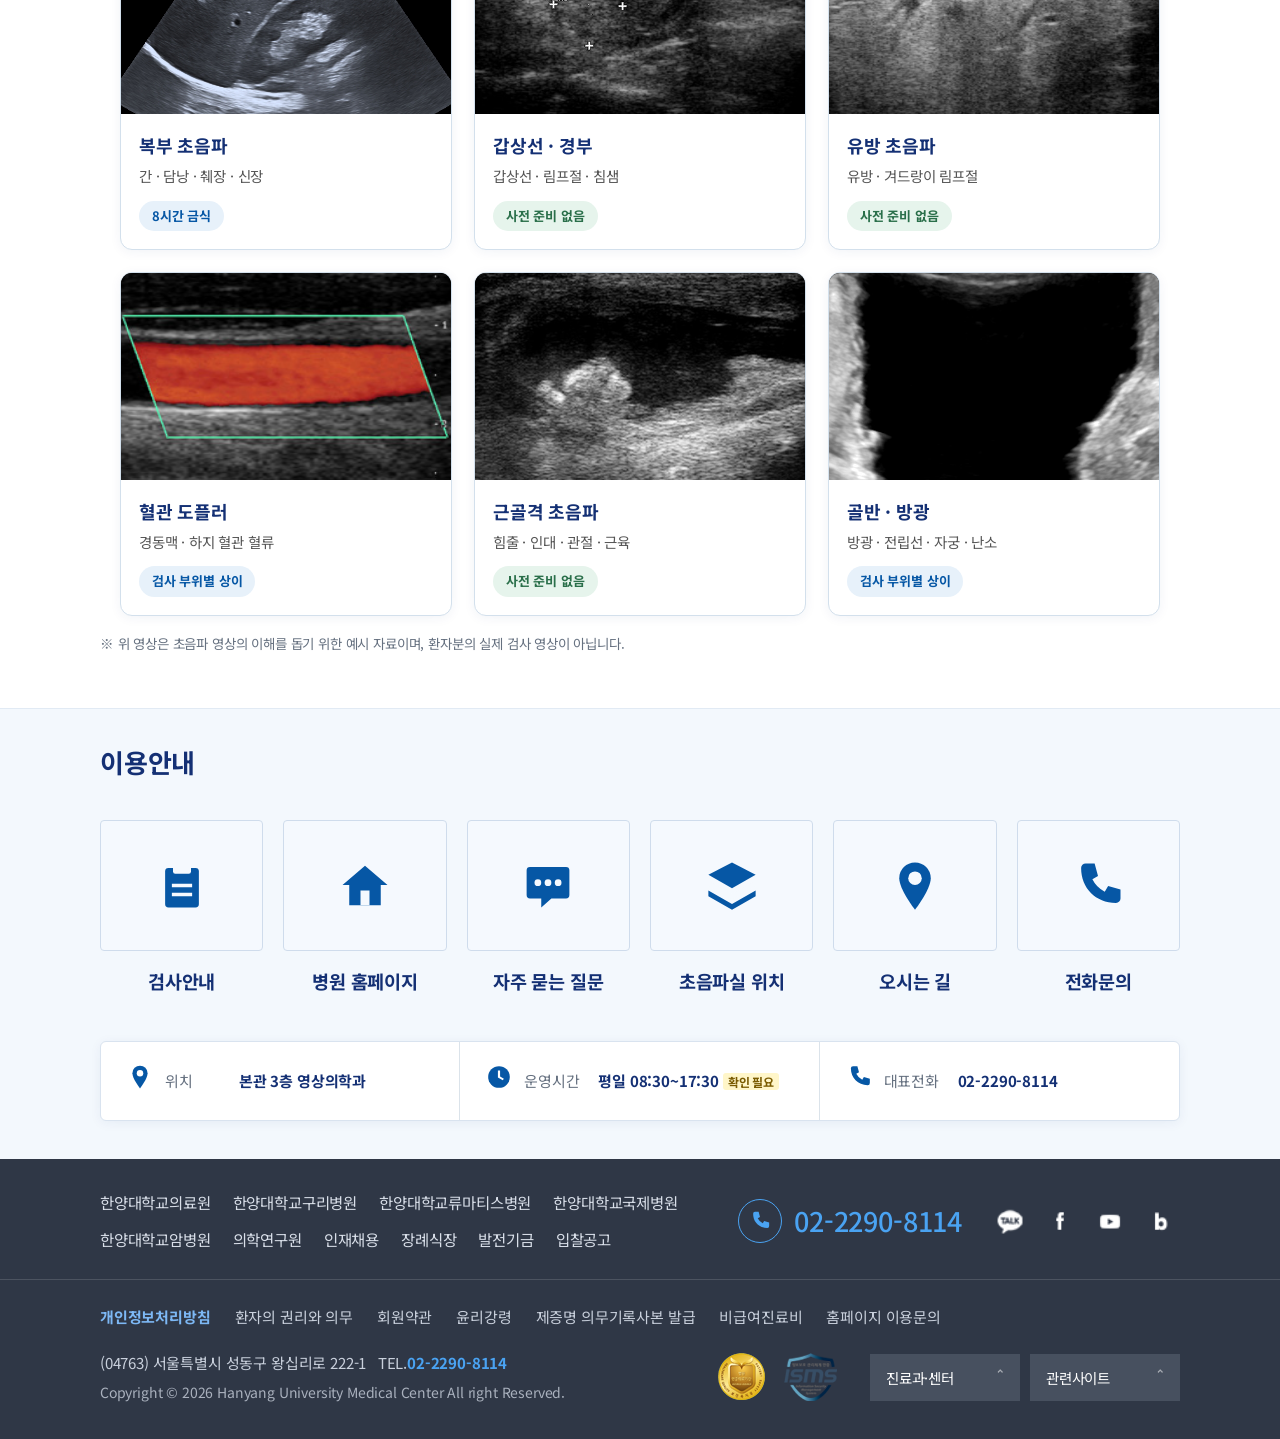
==== commit 0c2265bd: "v38: remove mode labels Co-Authored-By: Claude Sonnet 5.5 <noreply@anthropic.com>" ====
--- a/index.html
+++ b/index.html
@@ -146,27 +146,27 @@
 
     <div class="types-grid">
       <a class="tcard" href="exam/" data-part="e-abd">
-        <div class="timg" role="img" aria-label="복부(간·신장) 초음파 영상" style="background-image:url(img/us/abdomen.jpg);background-size:150% auto;background-position:50% 34%"><span>B-MODE</span></div>
+        <div class="timg" role="img" aria-label="복부(간·신장) 초음파 영상" style="background-image:url(img/us/abdomen.jpg);background-size:150% auto;background-position:50% 34%"></div>
         <div class="tb"><b>복부 초음파</b><p>간 · 담낭 · 췌장 · 신장</p><span class="chip2">8시간 금식</span></div>
       </a>
       <a class="tcard" href="exam/" data-part="e-thy">
-        <div class="timg" role="img" aria-label="갑상선 초음파 영상" style="background-image:url(img/us/thyroid.jpg);background-size:147% auto;background-position:80% 37%"><span>B-MODE</span></div>
+        <div class="timg" role="img" aria-label="갑상선 초음파 영상" style="background-image:url(img/us/thyroid.jpg);background-size:147% auto;background-position:80% 37%"></div>
         <div class="tb"><b>갑상선 · 경부</b><p>갑상선 · 림프절 · 침샘</p><span class="chip2 ok">사전 준비 없음</span></div>
       </a>
       <a class="tcard" href="exam/" data-part="e-brs">
-        <div class="timg" role="img" aria-label="유방 초음파 영상" style="background-image:url(img/us/breast.jpg);background-size:119% auto;background-position:52% 55%"><span>B-MODE</span></div>
+        <div class="timg" role="img" aria-label="유방 초음파 영상" style="background-image:url(img/us/breast.jpg);background-size:119% auto;background-position:52% 55%"></div>
         <div class="tb"><b>유방 초음파</b><p>유방 · 겨드랑이 림프절</p><span class="chip2 ok">사전 준비 없음</span></div>
       </a>
       <a class="tcard" href="exam/" data-part="e-vas">
-        <div class="timg" role="img" aria-label="혈관 컬러 도플러 초음파 영상" style="background-image:url(img/us/doppler.jpg);background-size:153% auto;background-position:71% 63%"><span>DOPPLER</span></div>
+        <div class="timg" role="img" aria-label="혈관 컬러 도플러 초음파 영상" style="background-image:url(img/us/doppler.jpg);background-size:153% auto;background-position:71% 63%"></div>
         <div class="tb"><b>혈관 도플러</b><p>경동맥 · 하지 혈관 혈류</p><span class="chip2">검사 부위별 상이</span></div>
       </a>
       <a class="tcard" href="exam/" data-part="e-msk">
-        <div class="timg" role="img" aria-label="근골격(무릎) 초음파 영상" style="background-image:url(img/us/msk.jpg);background-size:119% auto;background-position:52% 46%"><span>B-MODE</span></div>
+        <div class="timg" role="img" aria-label="근골격(무릎) 초음파 영상" style="background-image:url(img/us/msk.jpg);background-size:119% auto;background-position:52% 46%"></div>
         <div class="tb"><b>근골격 초음파</b><p>힘줄 · 인대 · 관절 · 근육</p><span class="chip2 ok">사전 준비 없음</span></div>
       </a>
       <a class="tcard" href="exam/" data-part="e-pel">
-        <div class="timg" role="img" aria-label="방광 초음파 영상" style="background-image:url(img/us/pelvis.jpg);background-size:141% auto;background-position:57% 44%"><span>B-MODE</span></div>
+        <div class="timg" role="img" aria-label="방광 초음파 영상" style="background-image:url(img/us/pelvis.jpg);background-size:141% auto;background-position:57% 44%"></div>
         <div class="tb"><b>골반 · 방광</b><p>방광 · 전립선 · 자궁 · 난소</p><span class="chip2">검사 부위별 상이</span></div>
       </a>
     </div>
